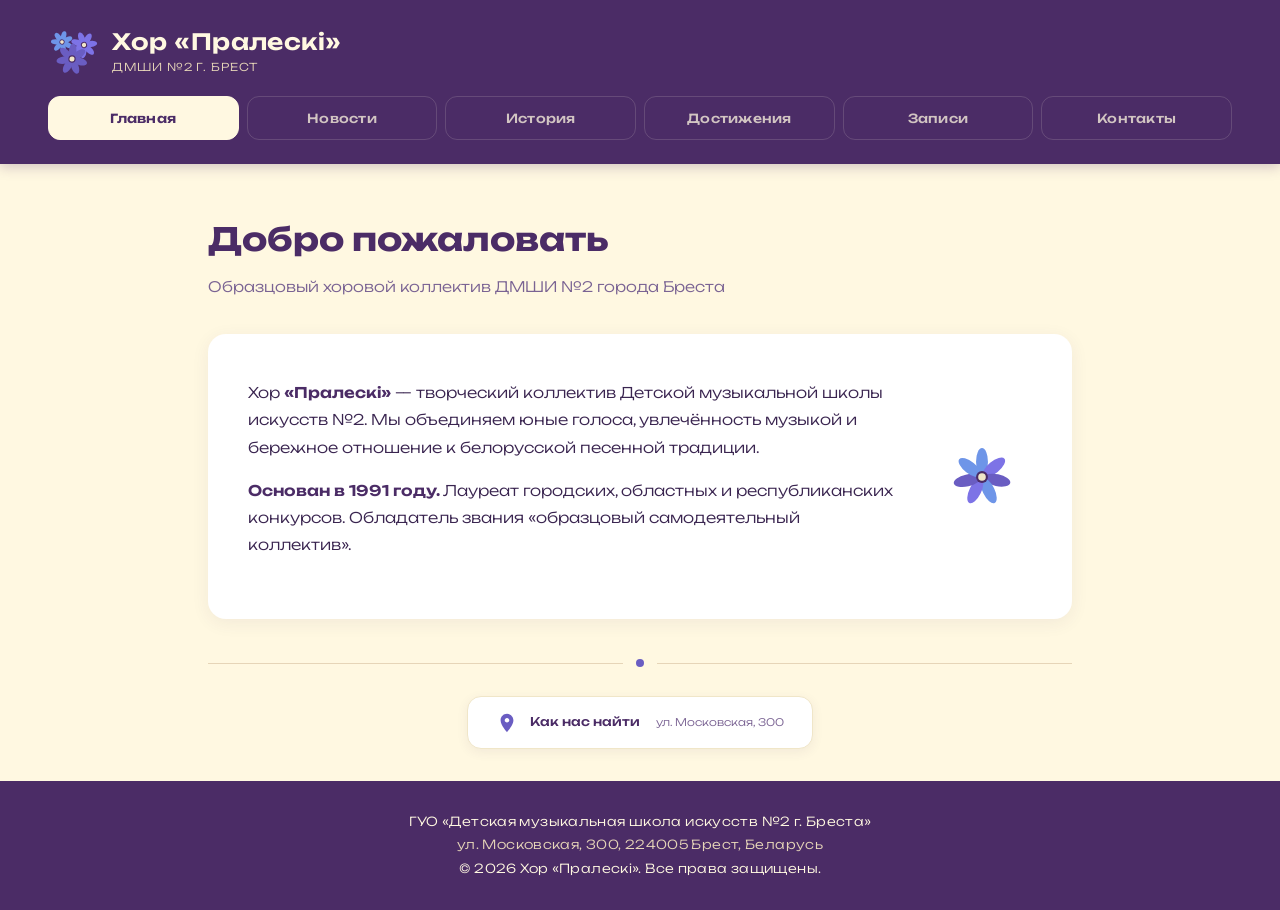
==== index.html @ b4aa11d8 "Update index.html" ====
<!DOCTYPE html>
<html lang="ru">
<head>
  <meta charset="UTF-8">
  <meta name="viewport" content="width=device-width, initial-scale=1.0, maximum-scale=5.0, user-scalable=yes">
  <title>Хор «Пралескі» — ДМШИ №2 Брест</title>

  <link rel="preconnect" href="https://fonts.googleapis.com">
  <link rel="preconnect" href="https://fonts.gstatic.com" crossorigin>
  <link href="https://fonts.googleapis.com/css2?family=Unbounded:wght@300;400;500;600;700&display=swap" rel="stylesheet">

  <style>
    * {
      margin: 0;
      padding: 0;
      box-sizing: border-box;
    }
    body {
      background-color: #FFF8E1;
      font-family: 'Unbounded', sans-serif;
      color: #4B2C66;
      line-height: 1.7;
      min-height: 100vh;
      display: flex;
      flex-direction: column;
    }
    a {
      text-decoration: none;
      color: inherit;
    }
    ul {
      list-style: none;
    }

    /* ===== Header ===== */
    .site-header {
      background-color: #4B2C66;
      padding: 1.6rem 3rem 1.5rem;
      display: flex;
      flex-direction: column;
      gap: 1.3rem;
      box-shadow: 0 3px 12px rgba(75, 44, 102, 0.25);
    }
    .header-top {
      display: flex;
      align-items: center;
      gap: 0.9rem;
    }
    .logo-icon {
      width: 50px;
      height: 50px;
      display: block;
      flex-shrink: 0;
    }
    .site-title {
      font-size: 1.4rem;
      font-weight: 600;
      color: #FFF8E1;
      letter-spacing: 0.02em;
      line-height: 1.3;
    }
    .site-title small {
      display: block;
      font-size: 0.68rem;
      font-weight: 300;
      color: #E6D5B8;
      letter-spacing: 0.08em;
      margin-top: 4px;
      text-transform: uppercase;
    }
    .main-nav {
      width: 100%;
    }
    .nav-list {
      display: grid;
      grid-template-columns: repeat(6, 1fr);
      gap: 0.5rem;
    }
    .nav-list a {
      display: block;
      text-align: center;
      padding: 0.65rem 0.5rem;
      font-size: 0.78rem;
      font-weight: 500;
      color: rgba(255, 248, 225, 0.75);
      border-radius: 12px;
      border: 1px solid rgba(255, 248, 225, 0.15);
      transition: color 0.2s, background-color 0.2s, border-color 0.2s;
      letter-spacing: 0.02em;
      white-space: nowrap;
    }
    .nav-list a:hover {
      color: #FFF8E1;
      background-color: rgba(255, 248, 225, 0.1);
      border-color: rgba(255, 248, 225, 0.3);
    }
    .nav-list a.active-page {
      color: #4B2C66;
      font-weight: 600;
      background-color: #FFF8E1;
      border-color: #FFF8E1;
    }

    /* ===== Main ===== */
    .main-content {
      flex: 1;
      padding: 3rem 3rem 2rem;
      max-width: 960px;
      margin: 0 auto;
      width: 100%;
    }
    .page-title {
      font-size: 2rem;
      font-weight: 700;
      color: #4B2C66;
      margin-bottom: 0.5rem;
    }
    .page-subtitle {
      font-size: 0.9rem;
      font-weight: 300;
      color: #7A6393;
      margin-bottom: 2.2rem;
    }

    /* Welcome block */
    .welcome-block {
      background-color: #ffffff;
      border-radius: 18px;
      padding: 2.8rem 2.5rem;
      box-shadow: 0 4px 18px rgba(75, 44, 102, 0.07);
      display: flex;
      flex-wrap: wrap;
      align-items: center;
      gap: 2rem;
      margin-bottom: 2.5rem;
    }
    .welcome-text {
      flex: 1 1 280px;
    }
    .welcome-text p {
      font-size: 0.92rem;
      font-weight: 300;
      color: #3A2550;
      margin-bottom: 1rem;
      line-height: 1.85;
    }
    .welcome-text .highlight {
      font-weight: 600;
      color: #4B2C66;
    }
    .hero-svg {
      flex: 0 0 auto;
      width: 100px;
      height: 100px;
    }

    .divider {
      display: flex;
      align-items: center;
      gap: 0.8rem;
      margin: 2.2rem 0 1.8rem;
    }
    .divider-line {
      flex: 1;
      height: 1px;
      background-color: #E6D5B8;
    }
    .divider-icon {
      width: 8px;
      height: 8px;
      background-color: #6A5DC2;
      border-radius: 50%;
      flex-shrink: 0;
    }

    /* ===== Уменьшенный блок "Как нас найти" (одна карточка) ===== */
    .find-us-section {
      display: flex;
      justify-content: center;
    }
    .find-us-card {
      background-color: #ffffff;
      border-radius: 14px;
      padding: 0.9rem 1.8rem;
      box-shadow: 0 3px 12px rgba(75, 44, 102, 0.07);
      border: 1px solid #F0E6C8;
      display: inline-flex;
      align-items: center;
      gap: 0.7rem;
      font-weight: 500;
      font-size: 0.75rem;
      color: #4B2C66;
      transition: transform 0.2s, box-shadow 0.2s;
    }
    .find-us-card:hover {
      transform: translateY(-2px);
      box-shadow: 0 6px 16px rgba(75, 44, 102, 0.12);
    }
    .find-us-card svg {
      width: 22px;
      height: 22px;
      fill: #6A5DC2;
      flex-shrink: 0;
    }
    .find-us-card .address {
      font-weight: 300;
      font-size: 0.65rem;
      color: #7A6393;
      margin-left: 0.3rem;
    }

    /* ===== Footer ===== */
    .site-footer {
      background-color: #4B2C66;
      color: #FFF8E1;
      text-align: center;
      padding: 1.8rem 1.5rem;
      font-size: 0.78rem;
      font-weight: 300;
      letter-spacing: 0.03em;
      margin-top: auto;
      line-height: 1.9;
    }
    .site-footer .footer-address {
      color: #E6D5B8;
    }

    @media (max-width: 900px) {
      .site-header {
        padding: 1.2rem 1.4rem;
      }
      .nav-list {
        grid-template-columns: repeat(3, 1fr);
      }
      .nav-list a {
        padding: 0.55rem 0.4rem;
        font-size: 0.72rem;
      }
      .main-content {
        padding: 2rem 1.4rem 1.5rem;
      }
      .welcome-block {
        padding: 2rem 1.4rem;
        flex-direction: column;
        text-align: center;
      }
      .page-title {
        font-size: 1.7rem;
      }
      .find-us-card {
        font-size: 0.7rem;
        padding: 0.7rem 1.2rem;
        flex-wrap: wrap;
        justify-content: center;
      }
      .find-us-card .address {
        display: block;
        width: 100%;
        text-align: center;
        margin-left: 0;
      }
    }
  </style>
</head>
<body>

  <header class="site-header">
    <div class="header-top">
      <svg viewBox="0 0 100 100" xmlns="http://www.w3.org/2000/svg" class="logo-icon" aria-label="Логотип хора Пралескі">
        <g transform="translate(28, 32) scale(0.65) rotate(15)">
          <ellipse cx="0" cy="-18" rx="8" ry="16" fill="#6E95E8" />
          <ellipse cx="0" cy="-18" rx="8" ry="16" fill="#6E95E8" transform="rotate(51)" />
          <ellipse cx="0" cy="-18" rx="8" ry="16" fill="#6E95E8" transform="rotate(102)" />
          <ellipse cx="0" cy="-18" rx="8" ry="16" fill="#6E95E8" transform="rotate(154)" />
          <ellipse cx="0" cy="-18" rx="8" ry="16" fill="#6E95E8" transform="rotate(206)" />
          <ellipse cx="0" cy="-18" rx="8" ry="16" fill="#6E95E8" transform="rotate(257)" />
          <ellipse cx="0" cy="-18" rx="8" ry="16" fill="#6E95E8" transform="rotate(308)" />
          <circle cx="0" cy="0" r="8" fill="#4B2C66" />
          <circle cx="0" cy="0" r="5.5" fill="#F0E6C8" />
        </g>
        <g transform="translate(72, 38) scale(0.78) rotate(-20)">
          <ellipse cx="0" cy="-18" rx="8" ry="16" fill="#7D73E6" />
          <ellipse cx="0" cy="-18" rx="8" ry="16" fill="#7D73E6" transform="rotate(51)" />
          <ellipse cx="0" cy="-18" rx="8" ry="16" fill="#7D73E6" transform="rotate(102)" />
          <ellipse cx="0" cy="-18" rx="8" ry="16" fill="#7D73E6" transform="rotate(154)" />
          <ellipse cx="0" cy="-18" rx="8" ry="16" fill="#7D73E6" transform="rotate(206)" />
          <ellipse cx="0" cy="-18" rx="8" ry="16" fill="#7D73E6" transform="rotate(257)" />
          <ellipse cx="0" cy="-18" rx="8" ry="16" fill="#7D73E6" transform="rotate(308)" />
          <circle cx="0" cy="0" r="8" fill="#4B2C66" />
          <circle cx="0" cy="0" r="5.5" fill="#F0E6C8" />
        </g>
        <g transform="translate(48, 66) scale(0.92) rotate(5)">
          <ellipse cx="0" cy="-18" rx="8" ry="16" fill="#6A5DC2" />
          <ellipse cx="0" cy="-18" rx="8" ry="16" fill="#6A5DC2" transform="rotate(51)" />
          <ellipse cx="0" cy="-18" rx="8" ry="16" fill="#6A5DC2" transform="rotate(102)" />
          <ellipse cx="0" cy="-18" rx="8" ry="16" fill="#6A5DC2" transform="rotate(154)" />
          <ellipse cx="0" cy="-18" rx="8" ry="16" fill="#6A5DC2" transform="rotate(206)" />
          <ellipse cx="0" cy="-18" rx="8" ry="16" fill="#6A5DC2" transform="rotate(257)" />
          <ellipse cx="0" cy="-18" rx="8" ry="16" fill="#6A5DC2" transform="rotate(308)" />
          <circle cx="0" cy="0" r="8" fill="#4B2C66" />
          <circle cx="0" cy="0" r="5.5" fill="#F0E6C8" />
        </g>
      </svg>
      <div class="site-title">
        Хор «Пралескі»
        <small>ДМШИ №2 г. Брест</small>
      </div>
    </div>

    <nav class="main-nav" aria-label="Основное меню">
      <ul class="nav-list">
        <li><a href="index.html" class="active-page">Главная</a></li>
        <li><a href="news.html">Новости</a></li>
        <li><a href="history.html">История</a></li>
        <li><a href="achievements.html">Достижения</a></li>
        <li><a href="recordings.html">Записи</a></li>
        <li><a href="contacts.html">Контакты</a></li>
      </ul>
    </nav>
  </header>

  <main class="main-content">
    <h1 class="page-title">Добро пожаловать</h1>
    <p class="page-subtitle">Образцовый хоровой коллектив ДМШИ №2 города Бреста</p>

    <div class="welcome-block">
      <div class="welcome-text">
        <p>
          Хор <span class="highlight">«Пралескі»</span> — творческий коллектив Детской музыкальной школы искусств №2.
          Мы объединяем юные голоса, увлечённость музыкой и бережное отношение к белорусской песенной традиции.
        </p>
        <p>
          <span class="highlight">Основан в 1991 году.</span> Лауреат городских, областных и республиканских конкурсов.
          Обладатель звания «образцовый самодеятельный коллектив».
        </p>
      </div>
      <div class="hero-svg" aria-hidden="true">
        <svg viewBox="0 0 100 100" width="100" height="100">
          <g transform="translate(50,50) scale(0.85)">
            <ellipse cx="0" cy="-18" rx="7" ry="16" fill="#6E95E8" transform="rotate(0)" />
            <ellipse cx="0" cy="-18" rx="7" ry="16" fill="#7D73E6" transform="rotate(51)" />
            <ellipse cx="0" cy="-18" rx="7" ry="16" fill="#6A5DC2" transform="rotate(102)" />
            <ellipse cx="0" cy="-18" rx="7" ry="16" fill="#6E95E8" transform="rotate(154)" />
            <ellipse cx="0" cy="-18" rx="7" ry="16" fill="#7D73E6" transform="rotate(206)" />
            <ellipse cx="0" cy="-18" rx="7" ry="16" fill="#6A5DC2" transform="rotate(257)" />
            <ellipse cx="0" cy="-18" rx="7" ry="16" fill="#6E95E8" transform="rotate(308)" />
            <circle cx="0" cy="0" r="7" fill="#4B2C66" />
            <circle cx="0" cy="0" r="4.5" fill="#F0E6C8" />
          </g>
        </svg>
      </div>
    </div>

    <div class="divider">
      <span class="divider-line"></span>
      <span class="divider-icon"></span>
      <span class="divider-line"></span>
    </div>

    <!-- Уменьшенный блок "Как нас найти" — одна карточка -->
    <div class="find-us-section">
      <!-- Ссылка заменена на /address -->
      <a href="/address" class="find-us-card">
        <svg viewBox="0 0 24 24">
          <path d="M12 2C8.13 2 5 5.13 5 9c0 5.25 7 13 7 13s7-7.75 7-13c0-3.87-3.13-7-7-7zm0 9.5c-1.38 0-2.5-1.12-2.5-2.5S10.62 6.5 12 6.5s2.5 1.12 2.5 2.5S13.38 11.5 12 11.5z"/>
        </svg>
        <span>Как нас найти</span>
        <span class="address">ул. Московская, 300</span>
      </a>
    </div>
  </main>

  <footer class="site-footer">
    <p>ГУО «Детская музыкальная школа искусств №2 г. Бреста»</p>
    <p class="footer-address">ул. Московская, 300, 224005 Брест, Беларусь</p>
    <p>&copy; 2026 Хор «Пралескі». Все права защищены.</p>
  </footer>

</body>
</html>
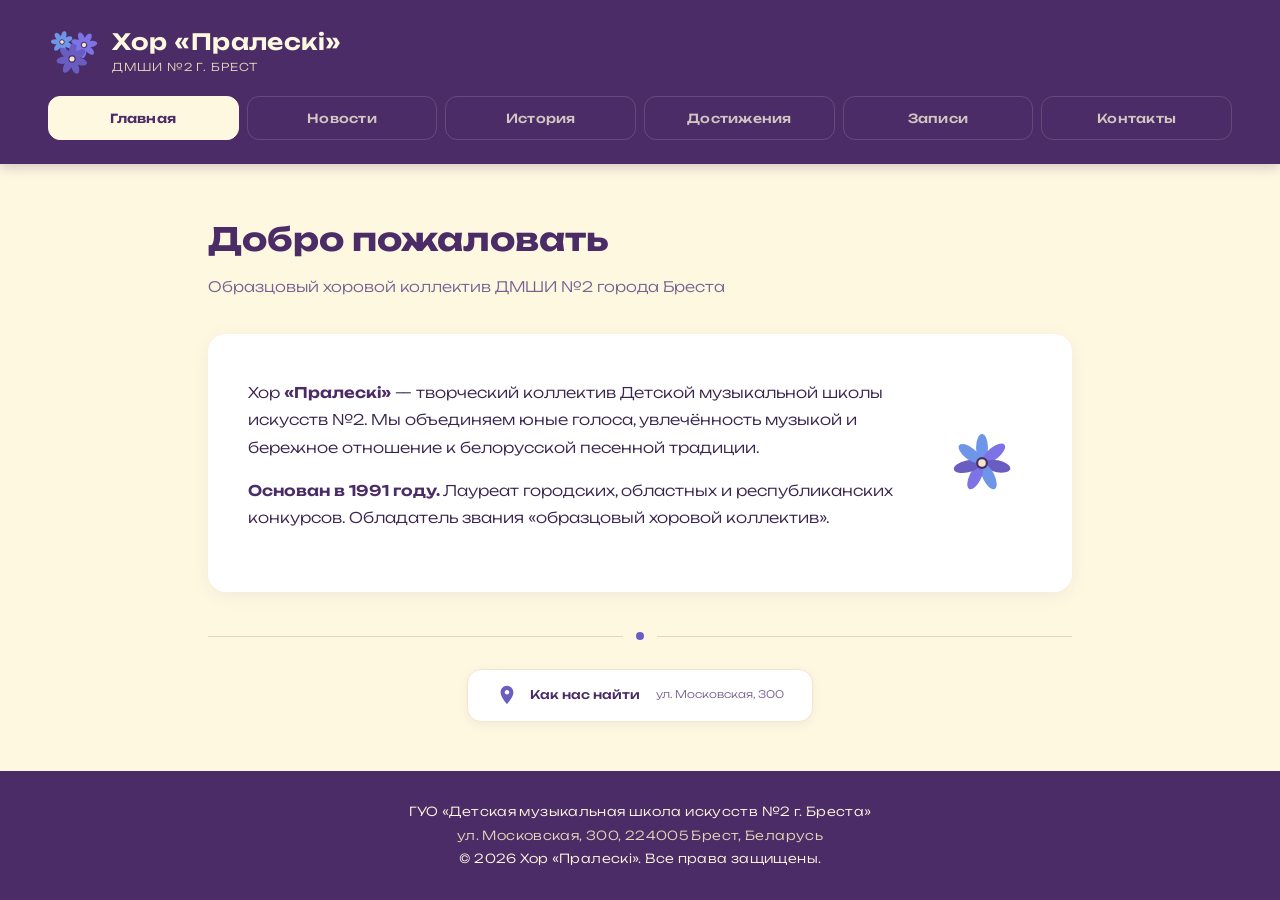
==== commit 664caef3: "Update index.html" ====
--- a/index.html
+++ b/index.html
@@ -331,7 +331,7 @@
         </p>
         <p>
           <span class="highlight">Основан в 1991 году.</span> Лауреат городских, областных и республиканских конкурсов.
-          Обладатель звания «образцовый самодеятельный коллектив».
+          Обладатель звания «образцовый хоровой коллектив».
         </p>
       </div>
       <div class="hero-svg" aria-hidden="true">
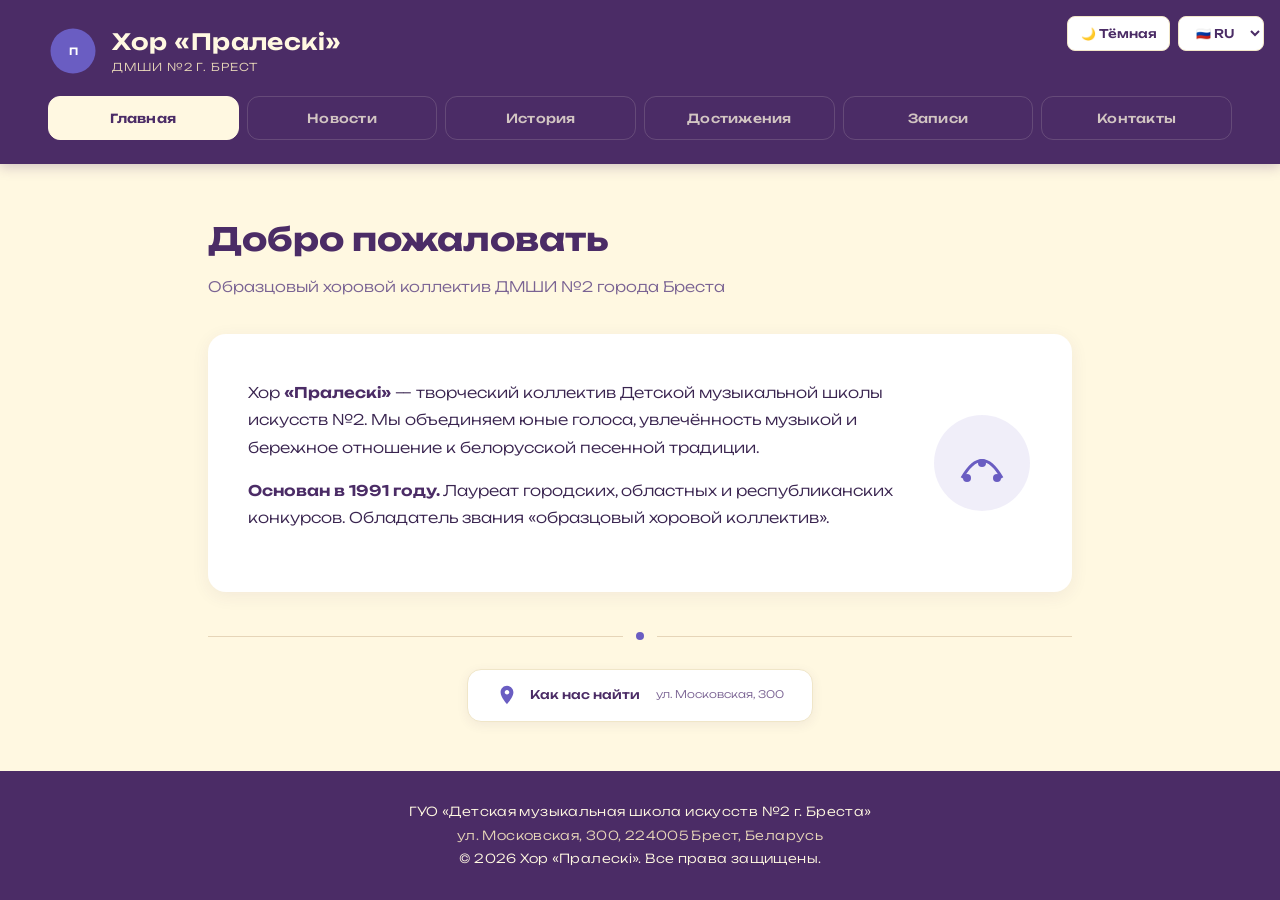
==== commit cdce8f02: "Update index.html" ====
--- a/index.html
+++ b/index.html
@@ -4,377 +4,89 @@
   <meta charset="UTF-8">
   <meta name="viewport" content="width=device-width, initial-scale=1.0, maximum-scale=5.0, user-scalable=yes">
   <title>Хор «Пралескі» — ДМШИ №2 Брест</title>
-
+  <link rel="icon" href="favicon.ico" type="image/x-icon">
+  <link rel="apple-touch-icon" href="apple-touch-icon.png">
+  <link rel="manifest" href="site.webmanifest">
   <link rel="preconnect" href="https://fonts.googleapis.com">
   <link rel="preconnect" href="https://fonts.gstatic.com" crossorigin>
   <link href="https://fonts.googleapis.com/css2?family=Unbounded:wght@300;400;500;600;700&display=swap" rel="stylesheet">
-
-  <style>
-    * {
-      margin: 0;
-      padding: 0;
-      box-sizing: border-box;
-    }
-    body {
-      background-color: #FFF8E1;
-      font-family: 'Unbounded', sans-serif;
-      color: #4B2C66;
-      line-height: 1.7;
-      min-height: 100vh;
-      display: flex;
-      flex-direction: column;
-    }
-    a {
-      text-decoration: none;
-      color: inherit;
-    }
-    ul {
-      list-style: none;
-    }
-
-    /* ===== Header ===== */
-    .site-header {
-      background-color: #4B2C66;
-      padding: 1.6rem 3rem 1.5rem;
-      display: flex;
-      flex-direction: column;
-      gap: 1.3rem;
-      box-shadow: 0 3px 12px rgba(75, 44, 102, 0.25);
-    }
-    .header-top {
-      display: flex;
-      align-items: center;
-      gap: 0.9rem;
-    }
-    .logo-icon {
-      width: 50px;
-      height: 50px;
-      display: block;
-      flex-shrink: 0;
-    }
-    .site-title {
-      font-size: 1.4rem;
-      font-weight: 600;
-      color: #FFF8E1;
-      letter-spacing: 0.02em;
-      line-height: 1.3;
-    }
-    .site-title small {
-      display: block;
-      font-size: 0.68rem;
-      font-weight: 300;
-      color: #E6D5B8;
-      letter-spacing: 0.08em;
-      margin-top: 4px;
-      text-transform: uppercase;
-    }
-    .main-nav {
-      width: 100%;
-    }
-    .nav-list {
-      display: grid;
-      grid-template-columns: repeat(6, 1fr);
-      gap: 0.5rem;
-    }
-    .nav-list a {
-      display: block;
-      text-align: center;
-      padding: 0.65rem 0.5rem;
-      font-size: 0.78rem;
-      font-weight: 500;
-      color: rgba(255, 248, 225, 0.75);
-      border-radius: 12px;
-      border: 1px solid rgba(255, 248, 225, 0.15);
-      transition: color 0.2s, background-color 0.2s, border-color 0.2s;
-      letter-spacing: 0.02em;
-      white-space: nowrap;
-    }
-    .nav-list a:hover {
-      color: #FFF8E1;
-      background-color: rgba(255, 248, 225, 0.1);
-      border-color: rgba(255, 248, 225, 0.3);
-    }
-    .nav-list a.active-page {
-      color: #4B2C66;
-      font-weight: 600;
-      background-color: #FFF8E1;
-      border-color: #FFF8E1;
-    }
-
-    /* ===== Main ===== */
-    .main-content {
-      flex: 1;
-      padding: 3rem 3rem 2rem;
-      max-width: 960px;
-      margin: 0 auto;
-      width: 100%;
-    }
-    .page-title {
-      font-size: 2rem;
-      font-weight: 700;
-      color: #4B2C66;
-      margin-bottom: 0.5rem;
-    }
-    .page-subtitle {
-      font-size: 0.9rem;
-      font-weight: 300;
-      color: #7A6393;
-      margin-bottom: 2.2rem;
-    }
-
-    /* Welcome block */
-    .welcome-block {
-      background-color: #ffffff;
-      border-radius: 18px;
-      padding: 2.8rem 2.5rem;
-      box-shadow: 0 4px 18px rgba(75, 44, 102, 0.07);
-      display: flex;
-      flex-wrap: wrap;
-      align-items: center;
-      gap: 2rem;
-      margin-bottom: 2.5rem;
-    }
-    .welcome-text {
-      flex: 1 1 280px;
-    }
-    .welcome-text p {
-      font-size: 0.92rem;
-      font-weight: 300;
-      color: #3A2550;
-      margin-bottom: 1rem;
-      line-height: 1.85;
-    }
-    .welcome-text .highlight {
-      font-weight: 600;
-      color: #4B2C66;
-    }
-    .hero-svg {
-      flex: 0 0 auto;
-      width: 100px;
-      height: 100px;
-    }
-
-    .divider {
-      display: flex;
-      align-items: center;
-      gap: 0.8rem;
-      margin: 2.2rem 0 1.8rem;
-    }
-    .divider-line {
-      flex: 1;
-      height: 1px;
-      background-color: #E6D5B8;
-    }
-    .divider-icon {
-      width: 8px;
-      height: 8px;
-      background-color: #6A5DC2;
-      border-radius: 50%;
-      flex-shrink: 0;
-    }
-
-    /* ===== Уменьшенный блок "Как нас найти" (одна карточка) ===== */
-    .find-us-section {
-      display: flex;
-      justify-content: center;
-    }
-    .find-us-card {
-      background-color: #ffffff;
-      border-radius: 14px;
-      padding: 0.9rem 1.8rem;
-      box-shadow: 0 3px 12px rgba(75, 44, 102, 0.07);
-      border: 1px solid #F0E6C8;
-      display: inline-flex;
-      align-items: center;
-      gap: 0.7rem;
-      font-weight: 500;
-      font-size: 0.75rem;
-      color: #4B2C66;
-      transition: transform 0.2s, box-shadow 0.2s;
-    }
-    .find-us-card:hover {
-      transform: translateY(-2px);
-      box-shadow: 0 6px 16px rgba(75, 44, 102, 0.12);
-    }
-    .find-us-card svg {
-      width: 22px;
-      height: 22px;
-      fill: #6A5DC2;
-      flex-shrink: 0;
-    }
-    .find-us-card .address {
-      font-weight: 300;
-      font-size: 0.65rem;
-      color: #7A6393;
-      margin-left: 0.3rem;
-    }
-
-    /* ===== Footer ===== */
-    .site-footer {
-      background-color: #4B2C66;
-      color: #FFF8E1;
-      text-align: center;
-      padding: 1.8rem 1.5rem;
-      font-size: 0.78rem;
-      font-weight: 300;
-      letter-spacing: 0.03em;
-      margin-top: auto;
-      line-height: 1.9;
-    }
-    .site-footer .footer-address {
-      color: #E6D5B8;
-    }
-
-    @media (max-width: 900px) {
-      .site-header {
-        padding: 1.2rem 1.4rem;
-      }
-      .nav-list {
-        grid-template-columns: repeat(3, 1fr);
-      }
-      .nav-list a {
-        padding: 0.55rem 0.4rem;
-        font-size: 0.72rem;
-      }
-      .main-content {
-        padding: 2rem 1.4rem 1.5rem;
-      }
-      .welcome-block {
-        padding: 2rem 1.4rem;
-        flex-direction: column;
-        text-align: center;
-      }
-      .page-title {
-        font-size: 1.7rem;
-      }
-      .find-us-card {
-        font-size: 0.7rem;
-        padding: 0.7rem 1.2rem;
-        flex-wrap: wrap;
-        justify-content: center;
-      }
-      .find-us-card .address {
-        display: block;
-        width: 100%;
-        text-align: center;
-        margin-left: 0;
-      }
-    }
-  </style>
+  <link rel="stylesheet" href="styles.css">
+  <script src="theme.js"></script>
+  <script src="translations.js"></script>
 </head>
 <body>
+  <!-- Кнопки управления -->
+  <div class="controls">
+    <button class="theme-toggle" onclick="toggleTheme()">🌙 Тёмная</button>
+    <select class="lang-switcher" onchange="setLanguage(this.value)">
+      <option value="ru">🇷🇺 RU</option>
+      <option value="be">🇧🇾 BY</option>
+      <option value="en">🇬🇧 EN</option>
+    </select>
+  </div>
 
   <header class="site-header">
     <div class="header-top">
       <svg viewBox="0 0 100 100" xmlns="http://www.w3.org/2000/svg" class="logo-icon" aria-label="Логотип хора Пралескі">
-        <g transform="translate(28, 32) scale(0.65) rotate(15)">
-          <ellipse cx="0" cy="-18" rx="8" ry="16" fill="#6E95E8" />
-          <ellipse cx="0" cy="-18" rx="8" ry="16" fill="#6E95E8" transform="rotate(51)" />
-          <ellipse cx="0" cy="-18" rx="8" ry="16" fill="#6E95E8" transform="rotate(102)" />
-          <ellipse cx="0" cy="-18" rx="8" ry="16" fill="#6E95E8" transform="rotate(154)" />
-          <ellipse cx="0" cy="-18" rx="8" ry="16" fill="#6E95E8" transform="rotate(206)" />
-          <ellipse cx="0" cy="-18" rx="8" ry="16" fill="#6E95E8" transform="rotate(257)" />
-          <ellipse cx="0" cy="-18" rx="8" ry="16" fill="#6E95E8" transform="rotate(308)" />
-          <circle cx="0" cy="0" r="8" fill="#4B2C66" />
-          <circle cx="0" cy="0" r="5.5" fill="#F0E6C8" />
-        </g>
-        <g transform="translate(72, 38) scale(0.78) rotate(-20)">
-          <ellipse cx="0" cy="-18" rx="8" ry="16" fill="#7D73E6" />
-          <ellipse cx="0" cy="-18" rx="8" ry="16" fill="#7D73E6" transform="rotate(51)" />
-          <ellipse cx="0" cy="-18" rx="8" ry="16" fill="#7D73E6" transform="rotate(102)" />
-          <ellipse cx="0" cy="-18" rx="8" ry="16" fill="#7D73E6" transform="rotate(154)" />
-          <ellipse cx="0" cy="-18" rx="8" ry="16" fill="#7D73E6" transform="rotate(206)" />
-          <ellipse cx="0" cy="-18" rx="8" ry="16" fill="#7D73E6" transform="rotate(257)" />
-          <ellipse cx="0" cy="-18" rx="8" ry="16" fill="#7D73E6" transform="rotate(308)" />
-          <circle cx="0" cy="0" r="8" fill="#4B2C66" />
-          <circle cx="0" cy="0" r="5.5" fill="#F0E6C8" />
-        </g>
-        <g transform="translate(48, 66) scale(0.92) rotate(5)">
-          <ellipse cx="0" cy="-18" rx="8" ry="16" fill="#6A5DC2" />
-          <ellipse cx="0" cy="-18" rx="8" ry="16" fill="#6A5DC2" transform="rotate(51)" />
-          <ellipse cx="0" cy="-18" rx="8" ry="16" fill="#6A5DC2" transform="rotate(102)" />
-          <ellipse cx="0" cy="-18" rx="8" ry="16" fill="#6A5DC2" transform="rotate(154)" />
-          <ellipse cx="0" cy="-18" rx="8" ry="16" fill="#6A5DC2" transform="rotate(206)" />
-          <ellipse cx="0" cy="-18" rx="8" ry="16" fill="#6A5DC2" transform="rotate(257)" />
-          <ellipse cx="0" cy="-18" rx="8" ry="16" fill="#6A5DC2" transform="rotate(308)" />
-          <circle cx="0" cy="0" r="8" fill="#4B2C66" />
-          <circle cx="0" cy="0" r="5.5" fill="#F0E6C8" />
-        </g>
+        <circle cx="50" cy="50" r="45" fill="#6A5DC2"/>
+        <text x="50" y="58" font-family="Unbounded, sans-serif" font-size="20" font-weight="600" fill="white" text-anchor="middle">П</text>
       </svg>
       <div class="site-title">
-        Хор «Пралескі»
-        <small>ДМШИ №2 г. Брест</small>
+        <span data-i18n="header.title">Хор «Пралескі»</span>
+        <small data-i18n="header.subtitle">ДМШИ №2 г. Брест</small>
       </div>
     </div>
-
     <nav class="main-nav" aria-label="Основное меню">
       <ul class="nav-list">
-        <li><a href="index.html" class="active-page">Главная</a></li>
-        <li><a href="news.html">Новости</a></li>
-        <li><a href="history.html">История</a></li>
-        <li><a href="achievements.html">Достижения</a></li>
-        <li><a href="recordings.html">Записи</a></li>
-        <li><a href="contacts.html">Контакты</a></li>
+        <li><a href="index.html" data-i18n-nav="home" class="active-page">Главная</a></li>
+        <li><a href="news.html" data-i18n-nav="news">Новости</a></li>
+        <li><a href="history.html" data-i18n-nav="history">История</a></li>
+        <li><a href="achievements.html" data-i18n-nav="achievements">Достижения</a></li>
+        <li><a href="recordings.html" data-i18n-nav="recordings">Записи</a></li>
+        <li><a href="contacts.html" data-i18n-nav="contacts">Контакты</a></li>
       </ul>
     </nav>
   </header>
 
   <main class="main-content">
-    <h1 class="page-title">Добро пожаловать</h1>
-    <p class="page-subtitle">Образцовый хоровой коллектив ДМШИ №2 города Бреста</p>
+    <h1 class="page-title" data-i18n="home.title">Добро пожаловать</h1>
+    <p class="page-subtitle" data-i18n="home.subtitle">Образцовый хоровой коллектив ДМШИ №2 города Бреста</p>
 
     <div class="welcome-block">
       <div class="welcome-text">
-        <p>
-          Хор <span class="highlight">«Пралескі»</span> — творческий коллектив Детской музыкальной школы искусств №2.
-          Мы объединяем юные голоса, увлечённость музыкой и бережное отношение к белорусской песенной традиции.
-        </p>
-        <p>
-          <span class="highlight">Основан в 1991 году.</span> Лауреат городских, областных и республиканских конкурсов.
-          Обладатель звания «образцовый хоровой коллектив».
-        </p>
+        <p data-i18n="home.paragraph1">Хор <span class="highlight">«Пралескі»</span> — творческий коллектив Детской музыкальной школы искусств №2. Мы объединяем юные голоса, увлечённость музыкой и бережное отношение к белорусской песенной традиции.</p>
+        <p data-i18n="home.paragraph2"><span class="highlight">Основан в 1991 году.</span> Лауреат городских, областных и республиканских конкурсов. Обладатель звания «образцовый хоровой коллектив».</p>
       </div>
-      <div class="hero-svg" aria-hidden="true">
-        <svg viewBox="0 0 100 100" width="100" height="100">
-          <g transform="translate(50,50) scale(0.85)">
-            <ellipse cx="0" cy="-18" rx="7" ry="16" fill="#6E95E8" transform="rotate(0)" />
-            <ellipse cx="0" cy="-18" rx="7" ry="16" fill="#7D73E6" transform="rotate(51)" />
-            <ellipse cx="0" cy="-18" rx="7" ry="16" fill="#6A5DC2" transform="rotate(102)" />
-            <ellipse cx="0" cy="-18" rx="7" ry="16" fill="#6E95E8" transform="rotate(154)" />
-            <ellipse cx="0" cy="-18" rx="7" ry="16" fill="#7D73E6" transform="rotate(206)" />
-            <ellipse cx="0" cy="-18" rx="7" ry="16" fill="#6A5DC2" transform="rotate(257)" />
-            <ellipse cx="0" cy="-18" rx="7" ry="16" fill="#6E95E8" transform="rotate(308)" />
-            <circle cx="0" cy="0" r="7" fill="#4B2C66" />
-            <circle cx="0" cy="0" r="4.5" fill="#F0E6C8" />
-          </g>
-        </svg>
-      </div>
+      <svg class="hero-svg" viewBox="0 0 100 100" xmlns="http://www.w3.org/2000/svg">
+        <circle cx="50" cy="50" r="48" fill="#6A5DC2" opacity="0.1"/>
+        <path d="M30 65 Q50 30 70 65" stroke="#6A5DC2" stroke-width="3" fill="none"/>
+        <circle cx="35" cy="65" r="4" fill="#6A5DC2"/>
+        <circle cx="50" cy="50" r="4" fill="#6A5DC2"/>
+        <circle cx="65" cy="65" r="4" fill="#6A5DC2"/>
+      </svg>
     </div>
 
     <div class="divider">
-      <span class="divider-line"></span>
-      <span class="divider-icon"></span>
-      <span class="divider-line"></span>
+      <div class="divider-line"></div>
+      <div class="divider-icon"></div>
+      <div class="divider-line"></div>
     </div>
 
-    <!-- Уменьшенный блок "Как нас найти" — одна карточка -->
     <div class="find-us-section">
-      <!-- Ссылка заменена на /address -->
-      <a href="/address" class="find-us-card">
+      <a href="address.html" class="find-us-card">
         <svg viewBox="0 0 24 24">
           <path d="M12 2C8.13 2 5 5.13 5 9c0 5.25 7 13 7 13s7-7.75 7-13c0-3.87-3.13-7-7-7zm0 9.5c-1.38 0-2.5-1.12-2.5-2.5S10.62 6.5 12 6.5s2.5 1.12 2.5 2.5S13.38 11.5 12 11.5z"/>
         </svg>
-        <span>Как нас найти</span>
-        <span class="address">ул. Московская, 300</span>
+        <span data-i18n="home.findUs">Как нас найти</span>
+        <span class="address" data-i18n="home.address">ул. Московская, 300</span>
       </a>
     </div>
   </main>
 
   <footer class="site-footer">
-    <p>ГУО «Детская музыкальная школа искусств №2 г. Бреста»</p>
-    <p class="footer-address">ул. Московская, 300, 224005 Брест, Беларусь</p>
-    <p>&copy; 2026 Хор «Пралескі». Все права защищены.</p>
+    <p data-i18n="footer.school">ГУО «Детская музыкальная школа искусств №2 г. Бреста»</p>
+    <p class="footer-address" data-i18n="footer.address">ул. Московская, 300, 224005 Брест, Беларусь</p>
+    <p data-i18n="footer.copyright">© 2026 Хор «Пралескі». Все права защищены.</p>
   </footer>
-
 </body>
 </html>
--- a/styles.css
+++ b/styles.css
@@ -0,0 +1,697 @@
+/* ===== CSS Переменные для тем ===== */
+:root {
+  /* Светлая тема (по умолчанию) */
+  --bg-color: #FFF8E1;
+  --text-color: #4B2C66;
+  --text-light: #7A6393;
+  --text-dark: #3A2550;
+  --header-bg: #4B2C66;
+  --header-text: #FFF8E1;
+  --header-text-muted: #E6D5B8;
+  --card-bg: #ffffff;
+  --card-border: #F0E6C8;
+  --accent: #6A5DC2;
+  --accent-hover: #5a4db2;
+  --divider-line: #E6D5B8;
+  --shadow: rgba(75, 44, 102, 0.07);
+  --shadow-hover: rgba(75, 44, 102, 0.12);
+  --header-shadow: rgba(75, 44, 102, 0.25);
+  --nav-active-bg: #FFF8E1;
+  --nav-hover-bg: rgba(255, 248, 225, 0.1);
+  --error-bg: #ffffff;
+}
+
+[data-theme="dark"] {
+  --bg-color: #1a1a2e;
+  --text-color: #e0e0e0;
+  --text-light: #a0a0a0;
+  --text-dark: #f0f0f0;
+  --header-bg: #16213e;
+  --header-text: #e0e0e0;
+  --header-text-muted: #b0b0b0;
+  --card-bg: #2d2d44;
+  --card-border: #3d3d5c;
+  --accent: #8a7df2;
+  --accent-hover: #a094f5;
+  --divider-line: #3d3d5c;
+  --shadow: rgba(0, 0, 0, 0.3);
+  --shadow-hover: rgba(0, 0, 0, 0.5);
+  --header-shadow: rgba(0, 0, 0, 0.5);
+  --nav-active-bg: #2d2d44;
+  --nav-hover-bg: rgba(138, 125, 242, 0.15);
+  --error-bg: #2d2d44;
+}
+
+/* Базовые стили */
+* {
+  margin: 0;
+  padding: 0;
+  box-sizing: border-box;
+}
+
+body {
+  background-color: var(--bg-color);
+  font-family: 'Unbounded', sans-serif;
+  color: var(--text-color);
+  line-height: 1.7;
+  min-height: 100vh;
+  display: flex;
+  flex-direction: column;
+  transition: background-color 0.3s ease, color 0.3s ease;
+}
+
+a {
+  text-decoration: none;
+  color: inherit;
+}
+
+ul {
+  list-style: none;
+}
+
+/* ===== Кнопки управления (тема + язык) ===== */
+.controls {
+  position: fixed;
+  top: 1rem;
+  right: 1rem;
+  display: flex;
+  gap: 0.5rem;
+  z-index: 1000;
+}
+
+.theme-toggle,
+.lang-switcher {
+  padding: 0.5rem 0.8rem;
+  border-radius: 8px;
+  border: 1px solid var(--card-border);
+  background-color: var(--card-bg);
+  color: var(--text-color);
+  cursor: pointer;
+  font-family: 'Unbounded', sans-serif;
+  font-size: 0.75rem;
+  font-weight: 500;
+  transition: all 0.3s ease;
+}
+
+.lang-switcher {
+  min-width: 70px;
+}
+
+.theme-toggle:hover,
+.lang-switcher:hover {
+  transform: translateY(-2px);
+  box-shadow: 0 4px 12px var(--shadow-hover);
+  background-color: var(--accent);
+  color: var(--header-text);
+  border-color: var(--accent);
+}
+
+/* ===== Header ===== */
+.site-header {
+  background-color: var(--header-bg);
+  padding: 1.6rem 3rem 1.5rem;
+  display: flex;
+  flex-direction: column;
+  gap: 1.3rem;
+  box-shadow: 0 3px 12px var(--header-shadow);
+  transition: background-color 0.3s ease;
+}
+
+.header-top {
+  display: flex;
+  align-items: center;
+  gap: 0.9rem;
+}
+
+.logo-icon {
+  width: 50px;
+  height: 50px;
+  display: block;
+  flex-shrink: 0;
+}
+
+.site-title {
+  font-size: 1.4rem;
+  font-weight: 600;
+  color: var(--header-text);
+  letter-spacing: 0.02em;
+  line-height: 1.3;
+  transition: color 0.3s ease;
+}
+
+.site-title small {
+  display: block;
+  font-size: 0.68rem;
+  font-weight: 300;
+  color: var(--header-text-muted);
+  letter-spacing: 0.08em;
+  margin-top: 4px;
+  text-transform: uppercase;
+  transition: color 0.3s ease;
+}
+
+/* ===== Navigation ===== */
+.main-nav {
+  width: 100%;
+}
+
+.nav-list {
+  display: grid;
+  grid-template-columns: repeat(6, 1fr);
+  gap: 0.5rem;
+}
+
+.nav-list a {
+  display: block;
+  text-align: center;
+  padding: 0.65rem 0.5rem;
+  font-size: 0.78rem;
+  font-weight: 500;
+  color: rgba(255, 248, 225, 0.75);
+  border-radius: 12px;
+  border: 1px solid rgba(255, 248, 225, 0.15);
+  transition: color 0.2s, background-color 0.2s, border-color 0.2s;
+  letter-spacing: 0.02em;
+  white-space: nowrap;
+}
+
+.nav-list a:hover {
+  color: var(--header-text);
+  background-color: var(--nav-hover-bg);
+  border-color: rgba(255, 248, 225, 0.3);
+}
+
+.nav-list a.active-page {
+  color: var(--text-color);
+  font-weight: 600;
+  background-color: var(--nav-active-bg);
+  border-color: var(--nav-active-bg);
+}
+
+/* ===== Main Content ===== */
+.main-content {
+  flex: 1;
+  padding: 3rem 3rem 2rem;
+  max-width: 960px;
+  margin: 0 auto;
+  width: 100%;
+}
+
+.page-title {
+  font-size: 2rem;
+  font-weight: 700;
+  color: var(--text-color);
+  margin-bottom: 0.5rem;
+  transition: color 0.3s ease;
+}
+
+.page-subtitle {
+  font-size: 0.9rem;
+  font-weight: 300;
+  color: var(--text-light);
+  margin-bottom: 2.2rem;
+  transition: color 0.3s ease;
+}
+
+/* ===== Welcome Block ===== */
+.welcome-block {
+  background-color: var(--card-bg);
+  border-radius: 18px;
+  padding: 2.8rem 2.5rem;
+  box-shadow: 0 4px 18px var(--shadow);
+  display: flex;
+  flex-wrap: wrap;
+  align-items: center;
+  gap: 2rem;
+  margin-bottom: 2.5rem;
+  transition: background-color 0.3s ease, box-shadow 0.3s ease;
+}
+
+.welcome-text {
+  flex: 1 1 280px;
+}
+
+.welcome-text p {
+  font-size: 0.92rem;
+  font-weight: 300;
+  color: var(--text-dark);
+  margin-bottom: 1rem;
+  line-height: 1.85;
+  transition: color 0.3s ease;
+}
+
+.welcome-text .highlight {
+  font-weight: 600;
+  color: var(--text-color);
+  transition: color 0.3s ease;
+}
+
+.hero-svg {
+  flex: 0 0 auto;
+  width: 100px;
+  height: 100px;
+}
+
+/* ===== Divider ===== */
+.divider {
+  display: flex;
+  align-items: center;
+  gap: 0.8rem;
+  margin: 2.2rem 0 1.8rem;
+}
+
+.divider-line {
+  flex: 1;
+  height: 1px;
+  background-color: var(--divider-line);
+  transition: background-color 0.3s ease;
+}
+
+.divider-icon {
+  width: 8px;
+  height: 8px;
+  background-color: var(--accent);
+  border-radius: 50%;
+  flex-shrink: 0;
+  transition: background-color 0.3s ease;
+}
+
+/* ===== Find Us Card ===== */
+.find-us-section {
+  display: flex;
+  justify-content: center;
+}
+
+.find-us-card {
+  background-color: var(--card-bg);
+  border-radius: 14px;
+  padding: 0.9rem 1.8rem;
+  box-shadow: 0 3px 12px var(--shadow);
+  border: 1px solid var(--card-border);
+  display: inline-flex;
+  align-items: center;
+  gap: 0.7rem;
+  font-weight: 500;
+  font-size: 0.75rem;
+  color: var(--text-color);
+  transition: transform 0.2s, box-shadow 0.2s, background-color 0.3s ease;
+}
+
+.find-us-card:hover {
+  transform: translateY(-2px);
+  box-shadow: 0 6px 16px var(--shadow-hover);
+}
+
+.find-us-card svg {
+  width: 22px;
+  height: 22px;
+  fill: var(--accent);
+  flex-shrink: 0;
+  transition: fill 0.3s ease;
+}
+
+.find-us-card .address {
+  font-weight: 300;
+  font-size: 0.65rem;
+  color: var(--text-light);
+  margin-left: 0.3rem;
+  transition: color 0.3s ease;
+}
+
+/* ===== Contact Card ===== */
+.contact-card {
+  background-color: var(--card-bg);
+  border-radius: 18px;
+  padding: 2.5rem 2.5rem;
+  box-shadow: 0 4px 18px var(--shadow);
+  transition: background-color 0.3s ease, box-shadow 0.3s ease;
+}
+
+.contact-item {
+  display: flex;
+  align-items: flex-start;
+  gap: 1rem;
+  margin-bottom: 1.8rem;
+}
+
+.contact-icon {
+  width: 22px;
+  height: 22px;
+  flex-shrink: 0;
+  fill: var(--accent);
+  margin-top: 2px;
+  transition: fill 0.3s ease;
+}
+
+.contact-text {
+  font-size: 0.9rem;
+  font-weight: 300;
+  color: var(--text-dark);
+  line-height: 1.8;
+  transition: color 0.3s ease;
+}
+
+.contact-text strong {
+  font-weight: 600;
+  color: var(--text-color);
+  display: block;
+  margin-bottom: 0.15rem;
+  transition: color 0.3s ease;
+}
+
+.contact-text a {
+  color: var(--accent);
+  text-decoration: underline;
+  text-underline-offset: 4px;
+  transition: color 0.2s;
+}
+
+.contact-text a:hover {
+  color: var(--accent-hover);
+}
+
+/* ===== Achievements Grid ===== */
+.achievements-grid {
+  display: grid;
+  grid-template-columns: repeat(auto-fit, minmax(260px, 1fr));
+  gap: 1.2rem;
+}
+
+.achievement-card {
+  background-color: var(--card-bg);
+  border-radius: 18px;
+  padding: 1.8rem 1.8rem;
+  box-shadow: 0 4px 18px var(--shadow);
+  border-top: 4px solid var(--accent);
+  transition: background-color 0.3s ease, box-shadow 0.3s ease;
+}
+
+.achievement-card:nth-child(2n) {
+  border-top-color: #6E95E8;
+}
+
+.achievement-card:nth-child(3n) {
+  border-top-color: #7D73E6;
+}
+
+.achievement-card h2 {
+  font-size: 1rem;
+  font-weight: 600;
+  color: var(--text-color);
+  margin-bottom: 0.6rem;
+  transition: color 0.3s ease;
+}
+
+.achievement-card p {
+  font-size: 0.85rem;
+  font-weight: 300;
+  color: var(--text-dark);
+  line-height: 1.7;
+  transition: color 0.3s ease;
+}
+
+/* ===== News Cards ===== */
+.news-grid {
+  display: grid;
+  gap: 1.5rem;
+}
+
+.news-card {
+  background-color: var(--card-bg);
+  border-radius: 18px;
+  padding: 1.8rem 2rem;
+  box-shadow: 0 4px 18px var(--shadow);
+  border-left: 4px solid var(--accent);
+  transition: background-color 0.3s ease, box-shadow 0.3s ease;
+}
+
+.news-card h2 {
+  font-size: 1.05rem;
+  font-weight: 600;
+  color: var(--text-color);
+  margin-bottom: 0.5rem;
+}
+
+.news-card .date {
+  font-size: 0.75rem;
+  color: var(--text-light);
+  margin-bottom: 0.8rem;
+}
+
+.news-card p {
+  font-size: 0.88rem;
+  font-weight: 300;
+  color: var(--text-dark);
+  line-height: 1.7;
+}
+
+/* ===== Recordings ===== */
+.recordings-list {
+  display: grid;
+  gap: 1.2rem;
+}
+
+.recording-item {
+  background-color: var(--card-bg);
+  border-radius: 14px;
+  padding: 1.5rem 1.8rem;
+  box-shadow: 0 3px 12px var(--shadow);
+  display: flex;
+  align-items: center;
+  gap: 1rem;
+  transition: transform 0.2s, box-shadow 0.2s;
+}
+
+.recording-item:hover {
+  transform: translateY(-2px);
+  box-shadow: 0 6px 16px var(--shadow-hover);
+}
+
+.recording-icon {
+  width: 40px;
+  height: 40px;
+  background-color: var(--accent);
+  border-radius: 50%;
+  display: flex;
+  align-items: center;
+  justify-content: center;
+  flex-shrink: 0;
+}
+
+.recording-icon svg {
+  width: 20px;
+  height: 20px;
+  fill: white;
+}
+
+.recording-info h3 {
+  font-size: 0.95rem;
+  font-weight: 600;
+  color: var(--text-color);
+  margin-bottom: 0.3rem;
+}
+
+.recording-info p {
+  font-size: 0.8rem;
+  font-weight: 300;
+  color: var(--text-light);
+}
+
+/* ===== History Section ===== */
+.history-section {
+  background-color: var(--card-bg);
+  border-radius: 18px;
+  padding: 2.5rem;
+  box-shadow: 0 4px 18px var(--shadow);
+  margin-bottom: 2rem;
+  transition: background-color 0.3s ease;
+}
+
+.history-section h2 {
+  font-size: 1.3rem;
+  font-weight: 600;
+  color: var(--text-color);
+  margin-bottom: 1rem;
+}
+
+.history-section p {
+  font-size: 0.92rem;
+  font-weight: 300;
+  color: var(--text-dark);
+  line-height: 1.85;
+  margin-bottom: 1rem;
+}
+
+.timeline {
+  border-left: 2px solid var(--divider-line);
+  padding-left: 1.5rem;
+  margin-top: 1.5rem;
+}
+
+.timeline-item {
+  margin-bottom: 1.5rem;
+  position: relative;
+}
+
+.timeline-item::before {
+  content: '';
+  width: 12px;
+  height: 12px;
+  background-color: var(--accent);
+  border-radius: 50%;
+  position: absolute;
+  left: -1.85rem;
+  top: 0.5rem;
+}
+
+.timeline-item h3 {
+  font-size: 1rem;
+  font-weight: 600;
+  color: var(--text-color);
+  margin-bottom: 0.3rem;
+}
+
+.timeline-item p {
+  font-size: 0.85rem;
+  color: var(--text-dark);
+  margin-bottom: 0;
+}
+
+/* ===== Error Page ===== */
+.error-block {
+  text-align: center;
+  padding: 4rem 2rem;
+  background-color: var(--error-bg);
+  border-radius: 18px;
+  box-shadow: 0 4px 18px var(--shadow);
+}
+
+.error-code {
+  font-size: 6rem;
+  font-weight: 700;
+  color: var(--accent);
+  margin-bottom: 1rem;
+}
+
+.error-message {
+  font-size: 1.5rem;
+  font-weight: 600;
+  color: var(--text-color);
+  margin-bottom: 1rem;
+}
+
+.error-description {
+  font-size: 1rem;
+  color: var(--text-light);
+  margin-bottom: 2rem;
+}
+
+.error-link {
+  display: inline-block;
+  padding: 0.8rem 2rem;
+  background-color: var(--accent);
+  color: white;
+  border-radius: 12px;
+  font-weight: 500;
+  transition: background-color 0.2s, transform 0.2s;
+}
+
+.error-link:hover {
+  background-color: var(--accent-hover);
+  transform: translateY(-2px);
+}
+
+/* ===== Footer ===== */
+.site-footer {
+  background-color: var(--header-bg);
+  color: var(--header-text);
+  text-align: center;
+  padding: 1.8rem 1.5rem;
+  font-size: 0.78rem;
+  font-weight: 300;
+  letter-spacing: 0.03em;
+  margin-top: auto;
+  line-height: 1.9;
+  transition: background-color 0.3s ease, color 0.3s ease;
+}
+
+.site-footer .footer-address {
+  color: var(--header-text-muted);
+  transition: color 0.3s ease;
+}
+
+/* ===== Responsive ===== */
+@media (max-width: 900px) {
+  .controls {
+    top: 0.5rem;
+    right: 0.5rem;
+  }
+  
+  .theme-toggle,
+  .lang-switcher {
+    padding: 0.4rem 0.6rem;
+    font-size: 0.7rem;
+  }
+  
+  .site-header {
+    padding: 1.2rem 1.4rem;
+    padding-top: 3.5rem;
+  }
+  
+  .nav-list {
+    grid-template-columns: repeat(3, 1fr);
+  }
+  
+  .nav-list a {
+    padding: 0.55rem 0.4rem;
+    font-size: 0.72rem;
+  }
+  
+  .main-content {
+    padding: 2rem 1.4rem 1.5rem;
+  }
+  
+  .welcome-block {
+    padding: 2rem 1.4rem;
+    flex-direction: column;
+    text-align: center;
+  }
+  
+  .page-title {
+    font-size: 1.7rem;
+  }
+  
+  .find-us-card {
+    font-size: 0.7rem;
+    padding: 0.7rem 1.2rem;
+    flex-wrap: wrap;
+    justify-content: center;
+  }
+  
+  .find-us-card .address {
+    display: block;
+    width: 100%;
+    text-align: center;
+    margin-left: 0;
+  }
+  
+  .contact-card,
+  .history-section {
+    padding: 1.8rem 1.4rem;
+  }
+  
+  .error-code {
+    font-size: 4rem;
+  }
+}
+
+@media (max-width: 500px) {
+  .controls {
+    flex-direction: column;
+    gap: 0.3rem;
+  }
+  
+  .nav-list {
+    grid-template-columns: repeat(2, 1fr);
+  }
+}
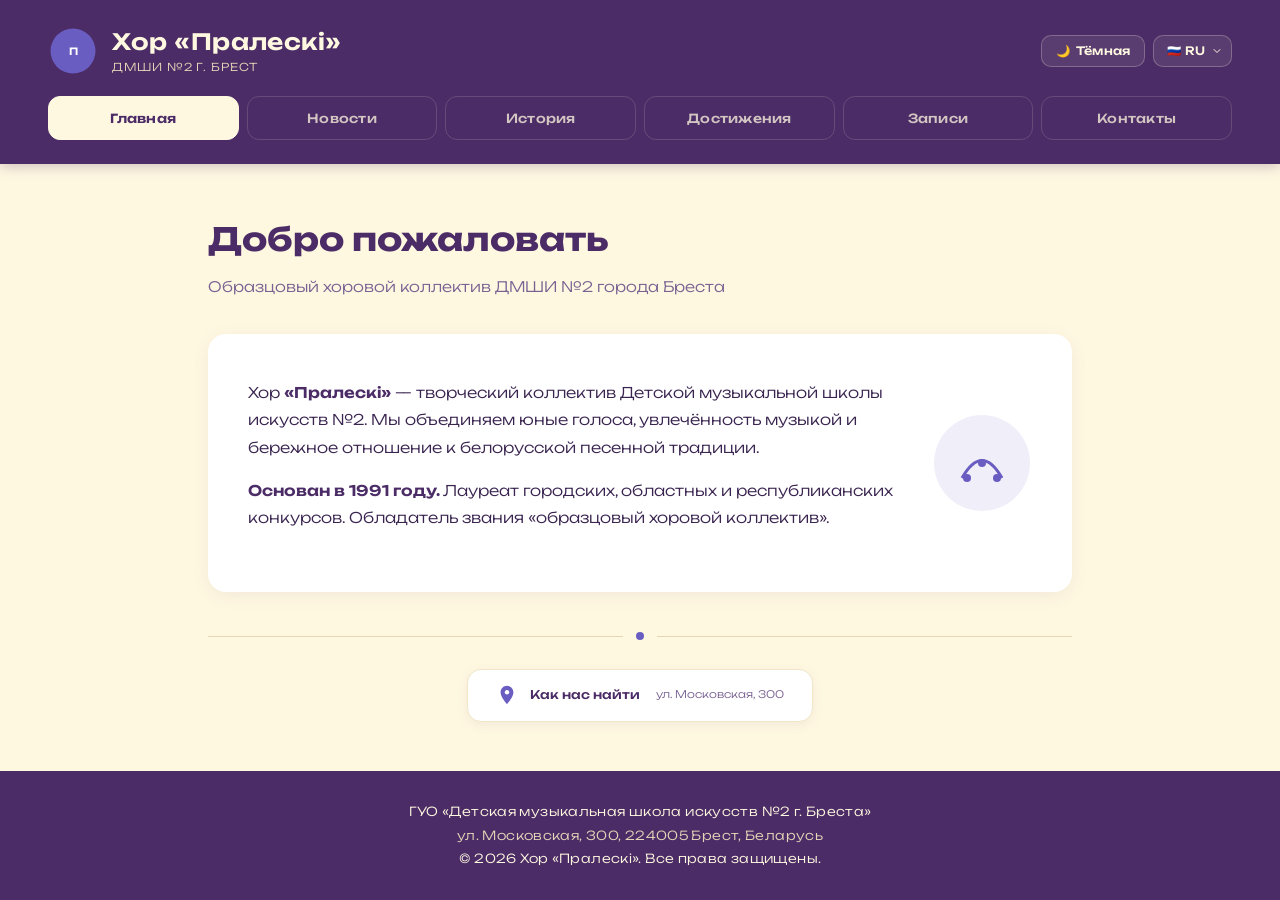
==== commit 1f3a02d6: "Update index.html" ====
--- a/index.html
+++ b/index.html
@@ -15,25 +15,27 @@
   <script src="translations.js"></script>
 </head>
 <body>
-  <!-- Кнопки управления -->
-  <div class="controls">
-    <button class="theme-toggle" onclick="toggleTheme()">🌙 Тёмная</button>
-    <select class="lang-switcher" onchange="setLanguage(this.value)">
-      <option value="ru">🇷🇺 RU</option>
-      <option value="be">🇧🇾 BY</option>
-      <option value="en">🇬🇧 EN</option>
-    </select>
-  </div>
-
   <header class="site-header">
     <div class="header-top">
-      <svg viewBox="0 0 100 100" xmlns="http://www.w3.org/2000/svg" class="logo-icon" aria-label="Логотип хора Пралескі">
-        <circle cx="50" cy="50" r="45" fill="#6A5DC2"/>
-        <text x="50" y="58" font-family="Unbounded, sans-serif" font-size="20" font-weight="600" fill="white" text-anchor="middle">П</text>
-      </svg>
-      <div class="site-title">
-        <span data-i18n="header.title">Хор «Пралескі»</span>
-        <small data-i18n="header.subtitle">ДМШИ №2 г. Брест</small>
+      <div class="header-top-left">
+        <svg viewBox="0 0 100 100" xmlns="http://www.w3.org/2000/svg" class="logo-icon" aria-label="Логотип хора Пралескі">
+          <circle cx="50" cy="50" r="45"/>
+          <text x="50" y="58" font-family="Unbounded, sans-serif" font-size="20" font-weight="600" fill="white" text-anchor="middle">П</text>
+        </svg>
+        <div class="site-title">
+          <span data-i18n="header.title">Хор «Пралескі»</span>
+          <small data-i18n="header.subtitle">ДМШИ №2 г. Брест</small>
+        </div>
+      </div>
+      <div class="header-controls">
+        <button class="theme-toggle" onclick="toggleTheme()" aria-label="Переключить тему">
+          <span>🌙</span><span>Тёмная</span>
+        </button>
+        <select class="lang-select" onchange="setLanguage(this.value)" aria-label="Выбор языка">
+          <option value="ru">🇷🇺 RU</option>
+          <option value="be">🇧🇾 BY</option>
+          <option value="en">🇬🇧 EN</option>
+        </select>
       </div>
     </div>
     <nav class="main-nav" aria-label="Основное меню">
@@ -58,11 +60,11 @@
         <p data-i18n="home.paragraph2"><span class="highlight">Основан в 1991 году.</span> Лауреат городских, областных и республиканских конкурсов. Обладатель звания «образцовый хоровой коллектив».</p>
       </div>
       <svg class="hero-svg" viewBox="0 0 100 100" xmlns="http://www.w3.org/2000/svg">
-        <circle cx="50" cy="50" r="48" fill="#6A5DC2" opacity="0.1"/>
-        <path d="M30 65 Q50 30 70 65" stroke="#6A5DC2" stroke-width="3" fill="none"/>
-        <circle cx="35" cy="65" r="4" fill="#6A5DC2"/>
-        <circle cx="50" cy="50" r="4" fill="#6A5DC2"/>
-        <circle cx="65" cy="65" r="4" fill="#6A5DC2"/>
+        <circle cx="50" cy="50" r="48" fill="var(--hero-circle-fill)" opacity="0.1"/>
+        <path d="M30 65 Q50 30 70 65" stroke="var(--hero-circle-fill)" stroke-width="3" fill="none"/>
+        <circle cx="35" cy="65" r="4" fill="var(--hero-circle-fill)"/>
+        <circle cx="50" cy="50" r="4" fill="var(--hero-circle-fill)"/>
+        <circle cx="65" cy="65" r="4" fill="var(--hero-circle-fill)"/>
       </svg>
     </div>
 
--- a/styles.css
+++ b/styles.css
@@ -1,6 +1,6 @@
 /* ===== CSS Переменные для тем ===== */
 :root {
-  /* Светлая тема (по умолчанию) */
+  /* Светлая тема (оригинал) */
   --bg-color: #FFF8E1;
   --text-color: #4B2C66;
   --text-light: #7A6393;
@@ -10,39 +10,50 @@
   --header-text-muted: #E6D5B8;
   --card-bg: #ffffff;
   --card-border: #F0E6C8;
+  --card-shadow: rgba(75, 44, 102, 0.07);
+  --card-shadow-hover: rgba(75, 44, 102, 0.12);
   --accent: #6A5DC2;
-  --accent-hover: #5a4db2;
+  --accent-alt: #6E95E8;
+  --accent-alt2: #7D73E6;
   --divider-line: #E6D5B8;
-  --shadow: rgba(75, 44, 102, 0.07);
-  --shadow-hover: rgba(75, 44, 102, 0.12);
   --header-shadow: rgba(75, 44, 102, 0.25);
   --nav-active-bg: #FFF8E1;
   --nav-hover-bg: rgba(255, 248, 225, 0.1);
-  --error-bg: #ffffff;
+  --nav-border: rgba(255, 248, 225, 0.15);
+  --nav-border-hover: rgba(255, 248, 225, 0.3);
+  --nav-text: rgba(255, 248, 225, 0.75);
+  --logo-circle-fill: #6A5DC2;
+  --hero-circle-fill: #6A5DC2;
 }
 
 [data-theme="dark"] {
-  --bg-color: #1a1a2e;
-  --text-color: #e0e0e0;
-  --text-light: #a0a0a0;
-  --text-dark: #f0f0f0;
-  --header-bg: #16213e;
-  --header-text: #e0e0e0;
-  --header-text-muted: #b0b0b0;
-  --card-bg: #2d2d44;
-  --card-border: #3d3d5c;
-  --accent: #8a7df2;
-  --accent-hover: #a094f5;
-  --divider-line: #3d3d5c;
-  --shadow: rgba(0, 0, 0, 0.3);
-  --shadow-hover: rgba(0, 0, 0, 0.5);
-  --header-shadow: rgba(0, 0, 0, 0.5);
-  --nav-active-bg: #2d2d44;
-  --nav-hover-bg: rgba(138, 125, 242, 0.15);
-  --error-bg: #2d2d44;
-}
-
-/* Базовые стили */
+  /* Контрастная тёмная тема */
+  --bg-color: #16162a;
+  --text-color: #ffffff;
+  --text-light: #c5c5d8;
+  --text-dark: #f0f0f8;
+  --header-bg: #232344;
+  --header-text: #ffffff;
+  --header-text-muted: #d0d0e0;
+  --card-bg: #2a2a4a;
+  --card-border: #3d3d66;
+  --card-shadow: rgba(0, 0, 0, 0.35);
+  --card-shadow-hover: rgba(0, 0, 0, 0.55);
+  --accent: #a699ff;
+  --accent-alt: #8fb8ff;
+  --accent-alt2: #b0a6ff;
+  --divider-line: #3d3d66;
+  --header-shadow: rgba(0, 0, 0, 0.6);
+  --nav-active-bg: #FFF8E1;
+  --nav-hover-bg: rgba(166, 153, 255, 0.15);
+  --nav-border: rgba(255, 255, 255, 0.15);
+  --nav-border-hover: rgba(166, 153, 255, 0.4);
+  --nav-text: rgba(255, 255, 255, 0.85);
+  --logo-circle-fill: #a699ff;
+  --hero-circle-fill: #a699ff;
+}
+
+/* Базовые стили (оригинал) */
 * {
   margin: 0;
   padding: 0;
@@ -69,44 +80,7 @@
   list-style: none;
 }
 
-/* ===== Кнопки управления (тема + язык) ===== */
-.controls {
-  position: fixed;
-  top: 1rem;
-  right: 1rem;
-  display: flex;
-  gap: 0.5rem;
-  z-index: 1000;
-}
-
-.theme-toggle,
-.lang-switcher {
-  padding: 0.5rem 0.8rem;
-  border-radius: 8px;
-  border: 1px solid var(--card-border);
-  background-color: var(--card-bg);
-  color: var(--text-color);
-  cursor: pointer;
-  font-family: 'Unbounded', sans-serif;
-  font-size: 0.75rem;
-  font-weight: 500;
-  transition: all 0.3s ease;
-}
-
-.lang-switcher {
-  min-width: 70px;
-}
-
-.theme-toggle:hover,
-.lang-switcher:hover {
-  transform: translateY(-2px);
-  box-shadow: 0 4px 12px var(--shadow-hover);
-  background-color: var(--accent);
-  color: var(--header-text);
-  border-color: var(--accent);
-}
-
-/* ===== Header ===== */
+/* ===== Header (оригинал) ===== */
 .site-header {
   background-color: var(--header-bg);
   padding: 1.6rem 3rem 1.5rem;
@@ -114,10 +88,18 @@
   flex-direction: column;
   gap: 1.3rem;
   box-shadow: 0 3px 12px var(--header-shadow);
-  transition: background-color 0.3s ease;
+  transition: background-color 0.3s ease, box-shadow 0.3s ease;
 }
 
 .header-top {
+  display: flex;
+  align-items: center;
+  justify-content: space-between;
+  gap: 0.9rem;
+  flex-wrap: wrap;
+}
+
+.header-top-left {
   display: flex;
   align-items: center;
   gap: 0.9rem;
@@ -130,6 +112,11 @@
   flex-shrink: 0;
 }
 
+.logo-icon circle {
+  fill: var(--logo-circle-fill);
+  transition: fill 0.3s ease;
+}
+
 .site-title {
   font-size: 1.4rem;
   font-weight: 600;
@@ -150,7 +137,63 @@
   transition: color 0.3s ease;
 }
 
-/* ===== Navigation ===== */
+/* ===== Переключатели в шапке ===== */
+.header-controls {
+  display: flex;
+  align-items: center;
+  gap: 0.5rem;
+}
+
+.theme-toggle,
+.lang-select {
+  background-color: rgba(255, 248, 225, 0.08);
+  color: var(--header-text);
+  border: 1px solid rgba(255, 248, 225, 0.25);
+  border-radius: 10px;
+  padding: 0.5rem 0.85rem;
+  font-family: 'Unbounded', sans-serif;
+  font-size: 0.72rem;
+  font-weight: 500;
+  letter-spacing: 0.02em;
+  cursor: pointer;
+  transition: background-color 0.2s ease, border-color 0.2s ease, color 0.2s ease;
+  white-space: nowrap;
+  display: inline-flex;
+  align-items: center;
+  gap: 0.35rem;
+}
+
+.lang-select {
+  -webkit-appearance: none;
+  -moz-appearance: none;
+  appearance: none;
+  padding-right: 1.6rem;
+  background-image: url("data:image/svg+xml;charset=UTF-8,%3csvg xmlns='http://www.w3.org/2000/svg' viewBox='0 0 24 24' fill='none' stroke='%23FFF8E1' stroke-width='2' stroke-linecap='round' stroke-linejoin='round'%3e%3cpolyline points='6 9 12 15 18 9'%3e%3c/polyline%3e%3c/svg%3e");
+  background-repeat: no-repeat;
+  background-position: right 0.5rem center;
+  background-size: 12px;
+}
+
+.lang-select option {
+  background-color: var(--header-bg);
+  color: var(--header-text);
+  padding: 0.5rem;
+}
+
+.theme-toggle:hover,
+.lang-select:hover {
+  background-color: rgba(255, 248, 225, 0.18);
+  border-color: rgba(255, 248, 225, 0.45);
+  color: var(--header-text);
+}
+
+.theme-toggle:focus,
+.lang-select:focus {
+  outline: none;
+  border-color: rgba(255, 248, 225, 0.55);
+}
+
+/* ===== Navigation (оригинал) ===== */
 .main-nav {
   width: 100%;
 }
@@ -167,9 +210,9 @@
   padding: 0.65rem 0.5rem;
   font-size: 0.78rem;
   font-weight: 500;
-  color: rgba(255, 248, 225, 0.75);
+  color: var(--nav-text);
   border-radius: 12px;
-  border: 1px solid rgba(255, 248, 225, 0.15);
+  border: 1px solid var(--nav-border);
   transition: color 0.2s, background-color 0.2s, border-color 0.2s;
   letter-spacing: 0.02em;
   white-space: nowrap;
@@ -178,7 +221,7 @@
 .nav-list a:hover {
   color: var(--header-text);
   background-color: var(--nav-hover-bg);
-  border-color: rgba(255, 248, 225, 0.3);
+  border-color: var(--nav-border-hover);
 }
 
 .nav-list a.active-page {
@@ -188,7 +231,7 @@
   border-color: var(--nav-active-bg);
 }
 
-/* ===== Main Content ===== */
+/* ===== Main Content (оригинал) ===== */
 .main-content {
   flex: 1;
   padding: 3rem 3rem 2rem;
@@ -213,12 +256,12 @@
   transition: color 0.3s ease;
 }
 
-/* ===== Welcome Block ===== */
+/* ===== Welcome Block (оригинал) ===== */
 .welcome-block {
   background-color: var(--card-bg);
   border-radius: 18px;
   padding: 2.8rem 2.5rem;
-  box-shadow: 0 4px 18px var(--shadow);
+  box-shadow: 0 4px 18px var(--card-shadow);
   display: flex;
   flex-wrap: wrap;
   align-items: center;
@@ -252,7 +295,12 @@
   height: 100px;
 }
 
-/* ===== Divider ===== */
+.hero-svg circle,
+.hero-svg path {
+  transition: fill 0.3s ease, stroke 0.3s ease;
+}
+
+/* ===== Divider (оригинал) ===== */
 .divider {
   display: flex;
   align-items: center;
@@ -276,7 +324,7 @@
   transition: background-color 0.3s ease;
 }
 
-/* ===== Find Us Card ===== */
+/* ===== Find Us Card (оригинал) ===== */
 .find-us-section {
   display: flex;
   justify-content: center;
@@ -286,7 +334,7 @@
   background-color: var(--card-bg);
   border-radius: 14px;
   padding: 0.9rem 1.8rem;
-  box-shadow: 0 3px 12px var(--shadow);
+  box-shadow: 0 3px 12px var(--card-shadow);
   border: 1px solid var(--card-border);
   display: inline-flex;
   align-items: center;
@@ -294,12 +342,12 @@
   font-weight: 500;
   font-size: 0.75rem;
   color: var(--text-color);
-  transition: transform 0.2s, box-shadow 0.2s, background-color 0.3s ease;
+  transition: transform 0.2s, box-shadow 0.2s, background-color 0.3s ease, border-color 0.3s ease;
 }
 
 .find-us-card:hover {
   transform: translateY(-2px);
-  box-shadow: 0 6px 16px var(--shadow-hover);
+  box-shadow: 0 6px 16px var(--card-shadow-hover);
 }
 
 .find-us-card svg {
@@ -318,12 +366,12 @@
   transition: color 0.3s ease;
 }
 
-/* ===== Contact Card ===== */
+/* ===== Contact Card (оригинал) ===== */
 .contact-card {
   background-color: var(--card-bg);
   border-radius: 18px;
   padding: 2.5rem 2.5rem;
-  box-shadow: 0 4px 18px var(--shadow);
+  box-shadow: 0 4px 18px var(--card-shadow);
   transition: background-color 0.3s ease, box-shadow 0.3s ease;
 }
 
@@ -367,10 +415,10 @@
 }
 
 .contact-text a:hover {
-  color: var(--accent-hover);
-}
-
-/* ===== Achievements Grid ===== */
+  filter: brightness(1.2);
+}
+
+/* ===== Achievements Grid (оригинал) ===== */
 .achievements-grid {
   display: grid;
   grid-template-columns: repeat(auto-fit, minmax(260px, 1fr));
@@ -381,17 +429,17 @@
   background-color: var(--card-bg);
   border-radius: 18px;
   padding: 1.8rem 1.8rem;
-  box-shadow: 0 4px 18px var(--shadow);
+  box-shadow: 0 4px 18px var(--card-shadow);
   border-top: 4px solid var(--accent);
   transition: background-color 0.3s ease, box-shadow 0.3s ease;
 }
 
 .achievement-card:nth-child(2n) {
-  border-top-color: #6E95E8;
+  border-top-color: var(--accent-alt);
 }
 
 .achievement-card:nth-child(3n) {
-  border-top-color: #7D73E6;
+  border-top-color: var(--accent-alt2);
 }
 
 .achievement-card h2 {
@@ -410,7 +458,7 @@
   transition: color 0.3s ease;
 }
 
-/* ===== News Cards ===== */
+/* ===== News Grid ===== */
 .news-grid {
   display: grid;
   gap: 1.5rem;
@@ -420,7 +468,7 @@
   background-color: var(--card-bg);
   border-radius: 18px;
   padding: 1.8rem 2rem;
-  box-shadow: 0 4px 18px var(--shadow);
+  box-shadow: 0 4px 18px var(--card-shadow);
   border-left: 4px solid var(--accent);
   transition: background-color 0.3s ease, box-shadow 0.3s ease;
 }
@@ -455,16 +503,16 @@
   background-color: var(--card-bg);
   border-radius: 14px;
   padding: 1.5rem 1.8rem;
-  box-shadow: 0 3px 12px var(--shadow);
+  box-shadow: 0 3px 12px var(--card-shadow);
   display: flex;
   align-items: center;
   gap: 1rem;
-  transition: transform 0.2s, box-shadow 0.2s;
+  transition: transform 0.2s, box-shadow 0.2s, background-color 0.3s ease;
 }
 
 .recording-item:hover {
   transform: translateY(-2px);
-  box-shadow: 0 6px 16px var(--shadow-hover);
+  box-shadow: 0 6px 16px var(--card-shadow-hover);
 }
 
 .recording-icon {
@@ -476,6 +524,7 @@
   align-items: center;
   justify-content: center;
   flex-shrink: 0;
+  transition: background-color 0.3s ease;
 }
 
 .recording-icon svg {
@@ -502,7 +551,7 @@
   background-color: var(--card-bg);
   border-radius: 18px;
   padding: 2.5rem;
-  box-shadow: 0 4px 18px var(--shadow);
+  box-shadow: 0 4px 18px var(--card-shadow);
   margin-bottom: 2rem;
   transition: background-color 0.3s ease;
 }
@@ -561,9 +610,10 @@
 .error-block {
   text-align: center;
   padding: 4rem 2rem;
-  background-color: var(--error-bg);
+  background-color: var(--card-bg);
   border-radius: 18px;
-  box-shadow: 0 4px 18px var(--shadow);
+  box-shadow: 0 4px 18px var(--card-shadow);
+  transition: background-color 0.3s ease;
 }
 
 .error-code {
@@ -593,15 +643,15 @@
   color: white;
   border-radius: 12px;
   font-weight: 500;
-  transition: background-color 0.2s, transform 0.2s;
+  transition: filter 0.2s, transform 0.2s;
 }
 
 .error-link:hover {
-  background-color: var(--accent-hover);
+  filter: brightness(1.15);
   transform: translateY(-2px);
 }
 
-/* ===== Footer ===== */
+/* ===== Footer (оригинал) ===== */
 .site-footer {
   background-color: var(--header-bg);
   color: var(--header-text);
@@ -622,20 +672,18 @@
 
 /* ===== Responsive ===== */
 @media (max-width: 900px) {
-  .controls {
-    top: 0.5rem;
-    right: 0.5rem;
-  }
-  
-  .theme-toggle,
-  .lang-switcher {
-    padding: 0.4rem 0.6rem;
-    font-size: 0.7rem;
-  }
-  
   .site-header {
     padding: 1.2rem 1.4rem;
-    padding-top: 3.5rem;
+  }
+  
+  .header-top {
+    flex-direction: column;
+    align-items: flex-start;
+  }
+  
+  .header-controls {
+    width: 100%;
+    justify-content: flex-start;
   }
   
   .nav-list {
@@ -686,12 +734,18 @@
 }
 
 @media (max-width: 500px) {
-  .controls {
-    flex-direction: column;
-    gap: 0.3rem;
+  .header-controls {
+    flex-wrap: wrap;
+    gap: 0.4rem;
+  }
+  
+  .theme-toggle,
+  .lang-select {
+    padding: 0.45rem 0.7rem;
+    font-size: 0.68rem;
   }
   
   .nav-list {
     grid-template-columns: repeat(2, 1fr);
   }
-}
+}
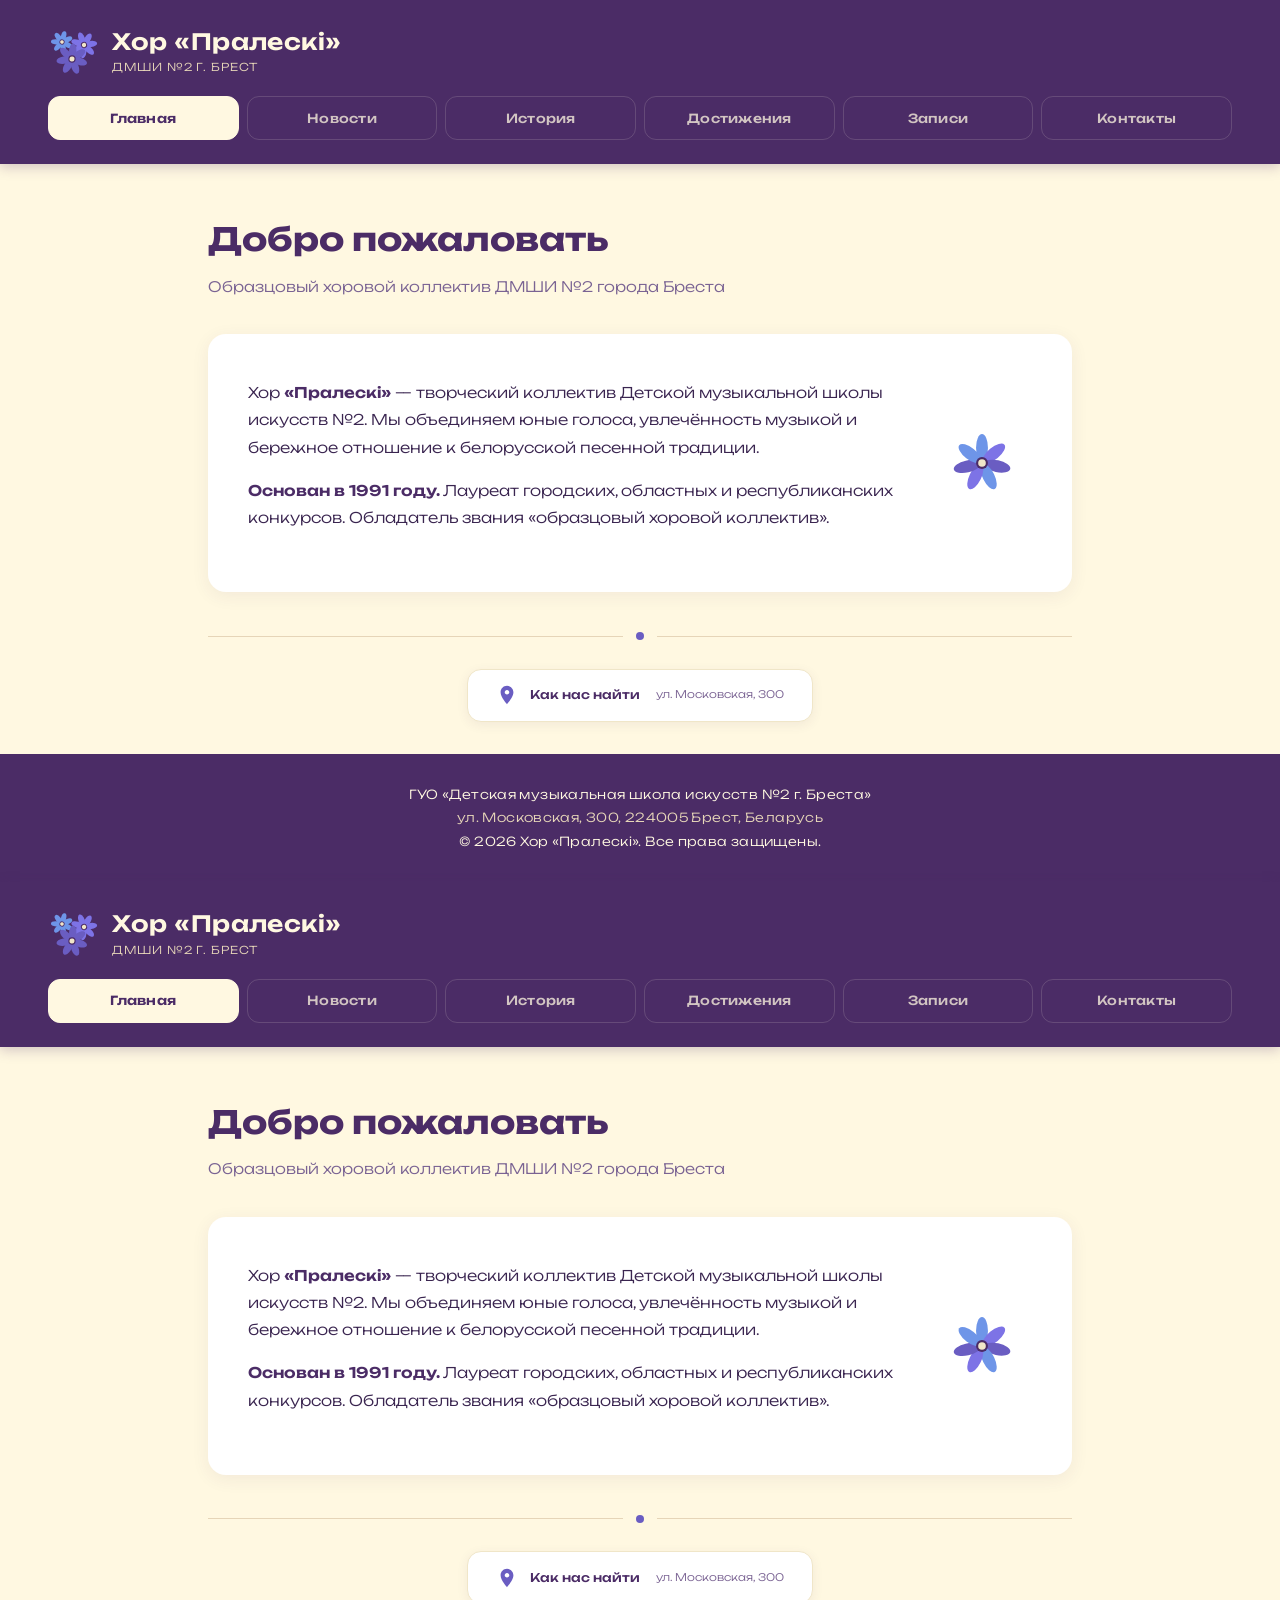
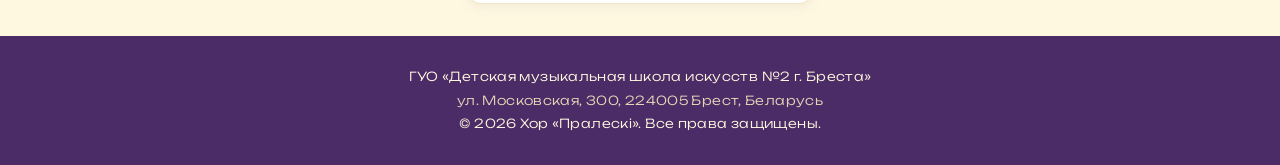
==== commit 3fcb6d24: "Update index.html" ====
--- a/index.html
+++ b/index.html
@@ -4,91 +4,756 @@
   <meta charset="UTF-8">
   <meta name="viewport" content="width=device-width, initial-scale=1.0, maximum-scale=5.0, user-scalable=yes">
   <title>Хор «Пралескі» — ДМШИ №2 Брест</title>
-  <link rel="icon" href="favicon.ico" type="image/x-icon">
-  <link rel="apple-touch-icon" href="apple-touch-icon.png">
-  <link rel="manifest" href="site.webmanifest">
+
   <link rel="preconnect" href="https://fonts.googleapis.com">
   <link rel="preconnect" href="https://fonts.gstatic.com" crossorigin>
   <link href="https://fonts.googleapis.com/css2?family=Unbounded:wght@300;400;500;600;700&display=swap" rel="stylesheet">
-  <link rel="stylesheet" href="styles.css">
-  <script src="theme.js"></script>
-  <script src="translations.js"></script>
+
+  <style>
+    * {
+      margin: 0;
+      padding: 0;
+      box-sizing: border-box;
+    }
+    body {
+      background-color: #FFF8E1;
+      font-family: 'Unbounded', sans-serif;
+      color: #4B2C66;
+      line-height: 1.7;
+      min-height: 100vh;
+      display: flex;
+      flex-direction: column;
+    }
+    a {
+      text-decoration: none;
+      color: inherit;
+    }
+    ul {
+      list-style: none;
+    }
+
+    /* ===== Header ===== */
+    .site-header {
+      background-color: #4B2C66;
+      padding: 1.6rem 3rem 1.5rem;
+      display: flex;
+      flex-direction: column;
+      gap: 1.3rem;
+      box-shadow: 0 3px 12px rgba(75, 44, 102, 0.25);
+    }
+    .header-top {
+      display: flex;
+      align-items: center;
+      gap: 0.9rem;
+    }
+    .logo-icon {
+      width: 50px;
+      height: 50px;
+      display: block;
+      flex-shrink: 0;
+    }
+    .site-title {
+      font-size: 1.4rem;
+      font-weight: 600;
+      color: #FFF8E1;
+      letter-spacing: 0.02em;
+      line-height: 1.3;
+    }
+    .site-title small {
+      display: block;
+      font-size: 0.68rem;
+      font-weight: 300;
+      color: #E6D5B8;
+      letter-spacing: 0.08em;
+      margin-top: 4px;
+      text-transform: uppercase;
+    }
+    .main-nav {
+      width: 100%;
+    }
+    .nav-list {
+      display: grid;
+      grid-template-columns: repeat(6, 1fr);
+      gap: 0.5rem;
+    }
+    .nav-list a {
+      display: block;
+      text-align: center;
+      padding: 0.65rem 0.5rem;
+      font-size: 0.78rem;
+      font-weight: 500;
+      color: rgba(255, 248, 225, 0.75);
+      border-radius: 12px;
+      border: 1px solid rgba(255, 248, 225, 0.15);
+      transition: color 0.2s, background-color 0.2s, border-color 0.2s;
+      letter-spacing: 0.02em;
+      white-space: nowrap;
+    }
+    .nav-list a:hover {
+      color: #FFF8E1;
+      background-color: rgba(255, 248, 225, 0.1);
+      border-color: rgba(255, 248, 225, 0.3);
+    }
+    .nav-list a.active-page {
+      color: #4B2C66;
+      font-weight: 600;
+      background-color: #FFF8E1;
+      border-color: #FFF8E1;
+    }
+
+    /* ===== Main ===== */
+    .main-content {
+      flex: 1;
+      padding: 3rem 3rem 2rem;
+      max-width: 960px;
+      margin: 0 auto;
+      width: 100%;
+    }
+    .page-title {
+      font-size: 2rem;
+      font-weight: 700;
+      color: #4B2C66;
+      margin-bottom: 0.5rem;
+    }
+    .page-subtitle {
+      font-size: 0.9rem;
+      font-weight: 300;
+      color: #7A6393;
+      margin-bottom: 2.2rem;
+    }
+
+    /* Welcome block */
+    .welcome-block {
+      background-color: #ffffff;
+      border-radius: 18px;
+      padding: 2.8rem 2.5rem;
+      box-shadow: 0 4px 18px rgba(75, 44, 102, 0.07);
+      display: flex;
+      flex-wrap: wrap;
+      align-items: center;
+      gap: 2rem;
+      margin-bottom: 2.5rem;
+    }
+    .welcome-text {
+      flex: 1 1 280px;
+    }
+    .welcome-text p {
+      font-size: 0.92rem;
+      font-weight: 300;
+      color: #3A2550;
+      margin-bottom: 1rem;
+      line-height: 1.85;
+    }
+    .welcome-text .highlight {
+      font-weight: 600;
+      color: #4B2C66;
+    }
+    .hero-svg {
+      flex: 0 0 auto;
+      width: 100px;
+      height: 100px;
+    }
+
+    .divider {
+      display: flex;
+      align-items: center;
+      gap: 0.8rem;
+      margin: 2.2rem 0 1.8rem;
+    }
+    .divider-line {
+      flex: 1;
+      height: 1px;
+      background-color: #E6D5B8;
+    }
+    .divider-icon {
+      width: 8px;
+      height: 8px;
+      background-color: #6A5DC2;
+      border-radius: 50%;
+      flex-shrink: 0;
+    }
+
+    /* ===== Уменьшенный блок "Как нас найти" (одна карточка) ===== */
+    .find-us-section {
+      display: flex;
+      justify-content: center;
+    }
+    .find-us-card {
+      background-color: #ffffff;
+      border-radius: 14px;
+      padding: 0.9rem 1.8rem;
+      box-shadow: 0 3px 12px rgba(75, 44, 102, 0.07);
+      border: 1px solid #F0E6C8;
+      display: inline-flex;
+      align-items: center;
+      gap: 0.7rem;
+      font-weight: 500;
+      font-size: 0.75rem;
+      color: #4B2C66;
+      transition: transform 0.2s, box-shadow 0.2s;
+    }
+    .find-us-card:hover {
+      transform: translateY(-2px);
+      box-shadow: 0 6px 16px rgba(75, 44, 102, 0.12);
+    }
+    .find-us-card svg {
+      width: 22px;
+      height: 22px;
+      fill: #6A5DC2;
+      flex-shrink: 0;
+    }
+    .find-us-card .address {
+      font-weight: 300;
+      font-size: 0.65rem;
+      color: #7A6393;
+      margin-left: 0.3rem;
+    }
+
+    /* ===== Footer ===== */
+    .site-footer {
+      background-color: #4B2C66;
+      color: #FFF8E1;
+      text-align: center;
+      padding: 1.8rem 1.5rem;
+      font-size: 0.78rem;
+      font-weight: 300;
+      letter-spacing: 0.03em;
+      margin-top: auto;
+      line-height: 1.9;
+    }
+    .site-footer .footer-address {
+      color: #E6D5B8;
+    }
+
+    @media (max-width: 900px) {
+      .site-header {
+        padding: 1.2rem 1.4rem;
+      }
+      .nav-list {
+        grid-template-columns: repeat(3, 1fr);
+      }
+      .nav-list a {
+        padding: 0.55rem 0.4rem;
+        font-size: 0.72rem;
+      }
+      .main-content {
+        padding: 2rem 1.4rem 1.5rem;
+      }
+      .welcome-block {
+        padding: 2rem 1.4rem;
+        flex-direction: column;
+        text-align: center;
+      }
+      .page-title {
+        font-size: 1.7rem;
+      }
+      .find-us-card {
+        font-size: 0.7rem;
+        padding: 0.7rem 1.2rem;
+        flex-wrap: wrap;
+        justify-content: center;
+      }
+      .find-us-card .address {
+        display: block;
+        width: 100%;
+        text-align: center;
+        margin-left: 0;
+      }
+    }
+  </style>
 </head>
 <body>
+
   <header class="site-header">
     <div class="header-top">
-      <div class="header-top-left">
-        <svg viewBox="0 0 100 100" xmlns="http://www.w3.org/2000/svg" class="logo-icon" aria-label="Логотип хора Пралескі">
-          <circle cx="50" cy="50" r="45"/>
-          <text x="50" y="58" font-family="Unbounded, sans-serif" font-size="20" font-weight="600" fill="white" text-anchor="middle">П</text>
-        </svg>
-        <div class="site-title">
-          <span data-i18n="header.title">Хор «Пралескі»</span>
-          <small data-i18n="header.subtitle">ДМШИ №2 г. Брест</small>
-        </div>
-      </div>
-      <div class="header-controls">
-        <button class="theme-toggle" onclick="toggleTheme()" aria-label="Переключить тему">
-          <span>🌙</span><span>Тёмная</span>
-        </button>
-        <select class="lang-select" onchange="setLanguage(this.value)" aria-label="Выбор языка">
-          <option value="ru">🇷🇺 RU</option>
-          <option value="be">🇧🇾 BY</option>
-          <option value="en">🇬🇧 EN</option>
-        </select>
+      <svg viewBox="0 0 100 100" xmlns="http://www.w3.org/2000/svg" class="logo-icon" aria-label="Логотип хора Пралескі">
+        <g transform="translate(28, 32) scale(0.65) rotate(15)">
+          <ellipse cx="0" cy="-18" rx="8" ry="16" fill="#6E95E8" />
+          <ellipse cx="0" cy="-18" rx="8" ry="16" fill="#6E95E8" transform="rotate(51)" />
+          <ellipse cx="0" cy="-18" rx="8" ry="16" fill="#6E95E8" transform="rotate(102)" />
+          <ellipse cx="0" cy="-18" rx="8" ry="16" fill="#6E95E8" transform="rotate(154)" />
+          <ellipse cx="0" cy="-18" rx="8" ry="16" fill="#6E95E8" transform="rotate(206)" />
+          <ellipse cx="0" cy="-18" rx="8" ry="16" fill="#6E95E8" transform="rotate(257)" />
+          <ellipse cx="0" cy="-18" rx="8" ry="16" fill="#6E95E8" transform="rotate(308)" />
+          <circle cx="0" cy="0" r="8" fill="#4B2C66" />
+          <circle cx="0" cy="0" r="5.5" fill="#F0E6C8" />
+        </g>
+        <g transform="translate(72, 38) scale(0.78) rotate(-20)">
+          <ellipse cx="0" cy="-18" rx="8" ry="16" fill="#7D73E6" />
+          <ellipse cx="0" cy="-18" rx="8" ry="16" fill="#7D73E6" transform="rotate(51)" />
+          <ellipse cx="0" cy="-18" rx="8" ry="16" fill="#7D73E6" transform="rotate(102)" />
+          <ellipse cx="0" cy="-18" rx="8" ry="16" fill="#7D73E6" transform="rotate(154)" />
+          <ellipse cx="0" cy="-18" rx="8" ry="16" fill="#7D73E6" transform="rotate(206)" />
+          <ellipse cx="0" cy="-18" rx="8" ry="16" fill="#7D73E6" transform="rotate(257)" />
+          <ellipse cx="0" cy="-18" rx="8" ry="16" fill="#7D73E6" transform="rotate(308)" />
+          <circle cx="0" cy="0" r="8" fill="#4B2C66" />
+          <circle cx="0" cy="0" r="5.5" fill="#F0E6C8" />
+        </g>
+        <g transform="translate(48, 66) scale(0.92) rotate(5)">
+          <ellipse cx="0" cy="-18" rx="8" ry="16" fill="#6A5DC2" />
+          <ellipse cx="0" cy="-18" rx="8" ry="16" fill="#6A5DC2" transform="rotate(51)" />
+          <ellipse cx="0" cy="-18" rx="8" ry="16" fill="#6A5DC2" transform="rotate(102)" />
+          <ellipse cx="0" cy="-18" rx="8" ry="16" fill="#6A5DC2" transform="rotate(154)" />
+          <ellipse cx="0" cy="-18" rx="8" ry="16" fill="#6A5DC2" transform="rotate(206)" />
+          <ellipse cx="0" cy="-18" rx="8" ry="16" fill="#6A5DC2" transform="rotate(257)" />
+          <ellipse cx="0" cy="-18" rx="8" ry="16" fill="#6A5DC2" transform="rotate(308)" />
+          <circle cx="0" cy="0" r="8" fill="#4B2C66" />
+          <circle cx="0" cy="0" r="5.5" fill="#F0E6C8" />
+        </g>
+      </svg>
+      <div class="site-title">
+        Хор «Пралескі»
+        <small>ДМШИ №2 г. Брест</small>
       </div>
     </div>
+
     <nav class="main-nav" aria-label="Основное меню">
       <ul class="nav-list">
-        <li><a href="index.html" data-i18n-nav="home" class="active-page">Главная</a></li>
-        <li><a href="news.html" data-i18n-nav="news">Новости</a></li>
-        <li><a href="history.html" data-i18n-nav="history">История</a></li>
-        <li><a href="achievements.html" data-i18n-nav="achievements">Достижения</a></li>
-        <li><a href="recordings.html" data-i18n-nav="recordings">Записи</a></li>
-        <li><a href="contacts.html" data-i18n-nav="contacts">Контакты</a></li>
+        <li><a href="index.html" class="active-page">Главная</a></li>
+        <li><a href="news.html">Новости</a></li>
+        <li><a href="history.html">История</a></li>
+        <li><a href="achievements.html">Достижения</a></li>
+        <li><a href="recordings.html">Записи</a></li>
+        <li><a href="contacts.html">Контакты</a></li>
       </ul>
     </nav>
   </header>
 
   <main class="main-content">
-    <h1 class="page-title" data-i18n="home.title">Добро пожаловать</h1>
-    <p class="page-subtitle" data-i18n="home.subtitle">Образцовый хоровой коллектив ДМШИ №2 города Бреста</p>
+    <h1 class="page-title">Добро пожаловать</h1>
+    <p class="page-subtitle">Образцовый хоровой коллектив ДМШИ №2 города Бреста</p>
 
     <div class="welcome-block">
       <div class="welcome-text">
-        <p data-i18n="home.paragraph1">Хор <span class="highlight">«Пралескі»</span> — творческий коллектив Детской музыкальной школы искусств №2. Мы объединяем юные голоса, увлечённость музыкой и бережное отношение к белорусской песенной традиции.</p>
-        <p data-i18n="home.paragraph2"><span class="highlight">Основан в 1991 году.</span> Лауреат городских, областных и республиканских конкурсов. Обладатель звания «образцовый хоровой коллектив».</p>
+        <p>
+          Хор <span class="highlight">«Пралескі»</span> — творческий коллектив Детской музыкальной школы искусств №2.
+          Мы объединяем юные голоса, увлечённость музыкой и бережное отношение к белорусской песенной традиции.
+        </p>
+        <p>
+          <span class="highlight">Основан в 1991 году.</span> Лауреат городских, областных и республиканских конкурсов.
+          Обладатель звания «образцовый хоровой коллектив».
+        </p>
       </div>
-      <svg class="hero-svg" viewBox="0 0 100 100" xmlns="http://www.w3.org/2000/svg">
-        <circle cx="50" cy="50" r="48" fill="var(--hero-circle-fill)" opacity="0.1"/>
-        <path d="M30 65 Q50 30 70 65" stroke="var(--hero-circle-fill)" stroke-width="3" fill="none"/>
-        <circle cx="35" cy="65" r="4" fill="var(--hero-circle-fill)"/>
-        <circle cx="50" cy="50" r="4" fill="var(--hero-circle-fill)"/>
-        <circle cx="65" cy="65" r="4" fill="var(--hero-circle-fill)"/>
-      </svg>
+      <div class="hero-svg" aria-hidden="true">
+        <svg viewBox="0 0 100 100" width="100" height="100">
+          <g transform="translate(50,50) scale(0.85)">
+            <ellipse cx="0" cy="-18" rx="7" ry="16" fill="#6E95E8" transform="rotate(0)" />
+            <ellipse cx="0" cy="-18" rx="7" ry="16" fill="#7D73E6" transform="rotate(51)" />
+            <ellipse cx="0" cy="-18" rx="7" ry="16" fill="#6A5DC2" transform="rotate(102)" />
+            <ellipse cx="0" cy="-18" rx="7" ry="16" fill="#6E95E8" transform="rotate(154)" />
+            <ellipse cx="0" cy="-18" rx="7" ry="16" fill="#7D73E6" transform="rotate(206)" />
+            <ellipse cx="0" cy="-18" rx="7" ry="16" fill="#6A5DC2" transform="rotate(257)" />
+            <ellipse cx="0" cy="-18" rx="7" ry="16" fill="#6E95E8" transform="rotate(308)" />
+            <circle cx="0" cy="0" r="7" fill="#4B2C66" />
+            <circle cx="0" cy="0" r="4.5" fill="#F0E6C8" />
+          </g>
+        </svg>
+      </div>
     </div>
 
     <div class="divider">
-      <div class="divider-line"></div>
-      <div class="divider-icon"></div>
-      <div class="divider-line"></div>
+      <span class="divider-line"></span>
+      <span class="divider-icon"></span>
+      <span class="divider-line"></span>
     </div>
 
+    <!-- Уменьшенный блок "Как нас найти" — одна карточка -->
     <div class="find-us-section">
-      <a href="address.html" class="find-us-card">
+      <!-- Ссылка заменена на /address -->
+      <a href="/address" class="find-us-card">
         <svg viewBox="0 0 24 24">
           <path d="M12 2C8.13 2 5 5.13 5 9c0 5.25 7 13 7 13s7-7.75 7-13c0-3.87-3.13-7-7-7zm0 9.5c-1.38 0-2.5-1.12-2.5-2.5S10.62 6.5 12 6.5s2.5 1.12 2.5 2.5S13.38 11.5 12 11.5z"/>
         </svg>
-        <span data-i18n="home.findUs">Как нас найти</span>
-        <span class="address" data-i18n="home.address">ул. Московская, 300</span>
+        <span>Как нас найти</span>
+        <span class="address">ул. Московская, 300</span>
       </a>
     </div>
   </main>
 
   <footer class="site-footer">
-    <p data-i18n="footer.school">ГУО «Детская музыкальная школа искусств №2 г. Бреста»</p>
-    <p class="footer-address" data-i18n="footer.address">ул. Московская, 300, 224005 Брест, Беларусь</p>
-    <p data-i18n="footer.copyright">© 2026 Хор «Пралескі». Все права защищены.</p>
+    <p>ГУО «Детская музыкальная школа искусств №2 г. Бреста»</p>
+    <p class="footer-address">ул. Московская, 300, 224005 Брест, Беларусь</p>
+    <p>&copy; 2026 Хор «Пралескі». Все права защищены.</p>
   </footer>
+
+</body>
+</html><!DOCTYPE html>
+<html lang="ru">
+<head>
+  <meta charset="UTF-8">
+  <meta name="viewport" content="width=device-width, initial-scale=1.0, maximum-scale=5.0, user-scalable=yes">
+  <title>Хор «Пралескі» — ДМШИ №2 Брест</title>
+
+  <link rel="preconnect" href="https://fonts.googleapis.com">
+  <link rel="preconnect" href="https://fonts.gstatic.com" crossorigin>
+  <link href="https://fonts.googleapis.com/css2?family=Unbounded:wght@300;400;500;600;700&display=swap" rel="stylesheet">
+
+  <style>
+    * {
+      margin: 0;
+      padding: 0;
+      box-sizing: border-box;
+    }
+    body {
+      background-color: #FFF8E1;
+      font-family: 'Unbounded', sans-serif;
+      color: #4B2C66;
+      line-height: 1.7;
+      min-height: 100vh;
+      display: flex;
+      flex-direction: column;
+    }
+    a {
+      text-decoration: none;
+      color: inherit;
+    }
+    ul {
+      list-style: none;
+    }
+
+    /* ===== Header ===== */
+    .site-header {
+      background-color: #4B2C66;
+      padding: 1.6rem 3rem 1.5rem;
+      display: flex;
+      flex-direction: column;
+      gap: 1.3rem;
+      box-shadow: 0 3px 12px rgba(75, 44, 102, 0.25);
+    }
+    .header-top {
+      display: flex;
+      align-items: center;
+      gap: 0.9rem;
+    }
+    .logo-icon {
+      width: 50px;
+      height: 50px;
+      display: block;
+      flex-shrink: 0;
+    }
+    .site-title {
+      font-size: 1.4rem;
+      font-weight: 600;
+      color: #FFF8E1;
+      letter-spacing: 0.02em;
+      line-height: 1.3;
+    }
+    .site-title small {
+      display: block;
+      font-size: 0.68rem;
+      font-weight: 300;
+      color: #E6D5B8;
+      letter-spacing: 0.08em;
+      margin-top: 4px;
+      text-transform: uppercase;
+    }
+    .main-nav {
+      width: 100%;
+    }
+    .nav-list {
+      display: grid;
+      grid-template-columns: repeat(6, 1fr);
+      gap: 0.5rem;
+    }
+    .nav-list a {
+      display: block;
+      text-align: center;
+      padding: 0.65rem 0.5rem;
+      font-size: 0.78rem;
+      font-weight: 500;
+      color: rgba(255, 248, 225, 0.75);
+      border-radius: 12px;
+      border: 1px solid rgba(255, 248, 225, 0.15);
+      transition: color 0.2s, background-color 0.2s, border-color 0.2s;
+      letter-spacing: 0.02em;
+      white-space: nowrap;
+    }
+    .nav-list a:hover {
+      color: #FFF8E1;
+      background-color: rgba(255, 248, 225, 0.1);
+      border-color: rgba(255, 248, 225, 0.3);
+    }
+    .nav-list a.active-page {
+      color: #4B2C66;
+      font-weight: 600;
+      background-color: #FFF8E1;
+      border-color: #FFF8E1;
+    }
+
+    /* ===== Main ===== */
+    .main-content {
+      flex: 1;
+      padding: 3rem 3rem 2rem;
+      max-width: 960px;
+      margin: 0 auto;
+      width: 100%;
+    }
+    .page-title {
+      font-size: 2rem;
+      font-weight: 700;
+      color: #4B2C66;
+      margin-bottom: 0.5rem;
+    }
+    .page-subtitle {
+      font-size: 0.9rem;
+      font-weight: 300;
+      color: #7A6393;
+      margin-bottom: 2.2rem;
+    }
+
+    /* Welcome block */
+    .welcome-block {
+      background-color: #ffffff;
+      border-radius: 18px;
+      padding: 2.8rem 2.5rem;
+      box-shadow: 0 4px 18px rgba(75, 44, 102, 0.07);
+      display: flex;
+      flex-wrap: wrap;
+      align-items: center;
+      gap: 2rem;
+      margin-bottom: 2.5rem;
+    }
+    .welcome-text {
+      flex: 1 1 280px;
+    }
+    .welcome-text p {
+      font-size: 0.92rem;
+      font-weight: 300;
+      color: #3A2550;
+      margin-bottom: 1rem;
+      line-height: 1.85;
+    }
+    .welcome-text .highlight {
+      font-weight: 600;
+      color: #4B2C66;
+    }
+    .hero-svg {
+      flex: 0 0 auto;
+      width: 100px;
+      height: 100px;
+    }
+
+    .divider {
+      display: flex;
+      align-items: center;
+      gap: 0.8rem;
+      margin: 2.2rem 0 1.8rem;
+    }
+    .divider-line {
+      flex: 1;
+      height: 1px;
+      background-color: #E6D5B8;
+    }
+    .divider-icon {
+      width: 8px;
+      height: 8px;
+      background-color: #6A5DC2;
+      border-radius: 50%;
+      flex-shrink: 0;
+    }
+
+    /* ===== Уменьшенный блок "Как нас найти" (одна карточка) ===== */
+    .find-us-section {
+      display: flex;
+      justify-content: center;
+    }
+    .find-us-card {
+      background-color: #ffffff;
+      border-radius: 14px;
+      padding: 0.9rem 1.8rem;
+      box-shadow: 0 3px 12px rgba(75, 44, 102, 0.07);
+      border: 1px solid #F0E6C8;
+      display: inline-flex;
+      align-items: center;
+      gap: 0.7rem;
+      font-weight: 500;
+      font-size: 0.75rem;
+      color: #4B2C66;
+      transition: transform 0.2s, box-shadow 0.2s;
+    }
+    .find-us-card:hover {
+      transform: translateY(-2px);
+      box-shadow: 0 6px 16px rgba(75, 44, 102, 0.12);
+    }
+    .find-us-card svg {
+      width: 22px;
+      height: 22px;
+      fill: #6A5DC2;
+      flex-shrink: 0;
+    }
+    .find-us-card .address {
+      font-weight: 300;
+      font-size: 0.65rem;
+      color: #7A6393;
+      margin-left: 0.3rem;
+    }
+
+    /* ===== Footer ===== */
+    .site-footer {
+      background-color: #4B2C66;
+      color: #FFF8E1;
+      text-align: center;
+      padding: 1.8rem 1.5rem;
+      font-size: 0.78rem;
+      font-weight: 300;
+      letter-spacing: 0.03em;
+      margin-top: auto;
+      line-height: 1.9;
+    }
+    .site-footer .footer-address {
+      color: #E6D5B8;
+    }
+
+    @media (max-width: 900px) {
+      .site-header {
+        padding: 1.2rem 1.4rem;
+      }
+      .nav-list {
+        grid-template-columns: repeat(3, 1fr);
+      }
+      .nav-list a {
+        padding: 0.55rem 0.4rem;
+        font-size: 0.72rem;
+      }
+      .main-content {
+        padding: 2rem 1.4rem 1.5rem;
+      }
+      .welcome-block {
+        padding: 2rem 1.4rem;
+        flex-direction: column;
+        text-align: center;
+      }
+      .page-title {
+        font-size: 1.7rem;
+      }
+      .find-us-card {
+        font-size: 0.7rem;
+        padding: 0.7rem 1.2rem;
+        flex-wrap: wrap;
+        justify-content: center;
+      }
+      .find-us-card .address {
+        display: block;
+        width: 100%;
+        text-align: center;
+        margin-left: 0;
+      }
+    }
+  </style>
+</head>
+<body>
+
+  <header class="site-header">
+    <div class="header-top">
+      <svg viewBox="0 0 100 100" xmlns="http://www.w3.org/2000/svg" class="logo-icon" aria-label="Логотип хора Пралескі">
+        <g transform="translate(28, 32) scale(0.65) rotate(15)">
+          <ellipse cx="0" cy="-18" rx="8" ry="16" fill="#6E95E8" />
+          <ellipse cx="0" cy="-18" rx="8" ry="16" fill="#6E95E8" transform="rotate(51)" />
+          <ellipse cx="0" cy="-18" rx="8" ry="16" fill="#6E95E8" transform="rotate(102)" />
+          <ellipse cx="0" cy="-18" rx="8" ry="16" fill="#6E95E8" transform="rotate(154)" />
+          <ellipse cx="0" cy="-18" rx="8" ry="16" fill="#6E95E8" transform="rotate(206)" />
+          <ellipse cx="0" cy="-18" rx="8" ry="16" fill="#6E95E8" transform="rotate(257)" />
+          <ellipse cx="0" cy="-18" rx="8" ry="16" fill="#6E95E8" transform="rotate(308)" />
+          <circle cx="0" cy="0" r="8" fill="#4B2C66" />
+          <circle cx="0" cy="0" r="5.5" fill="#F0E6C8" />
+        </g>
+        <g transform="translate(72, 38) scale(0.78) rotate(-20)">
+          <ellipse cx="0" cy="-18" rx="8" ry="16" fill="#7D73E6" />
+          <ellipse cx="0" cy="-18" rx="8" ry="16" fill="#7D73E6" transform="rotate(51)" />
+          <ellipse cx="0" cy="-18" rx="8" ry="16" fill="#7D73E6" transform="rotate(102)" />
+          <ellipse cx="0" cy="-18" rx="8" ry="16" fill="#7D73E6" transform="rotate(154)" />
+          <ellipse cx="0" cy="-18" rx="8" ry="16" fill="#7D73E6" transform="rotate(206)" />
+          <ellipse cx="0" cy="-18" rx="8" ry="16" fill="#7D73E6" transform="rotate(257)" />
+          <ellipse cx="0" cy="-18" rx="8" ry="16" fill="#7D73E6" transform="rotate(308)" />
+          <circle cx="0" cy="0" r="8" fill="#4B2C66" />
+          <circle cx="0" cy="0" r="5.5" fill="#F0E6C8" />
+        </g>
+        <g transform="translate(48, 66) scale(0.92) rotate(5)">
+          <ellipse cx="0" cy="-18" rx="8" ry="16" fill="#6A5DC2" />
+          <ellipse cx="0" cy="-18" rx="8" ry="16" fill="#6A5DC2" transform="rotate(51)" />
+          <ellipse cx="0" cy="-18" rx="8" ry="16" fill="#6A5DC2" transform="rotate(102)" />
+          <ellipse cx="0" cy="-18" rx="8" ry="16" fill="#6A5DC2" transform="rotate(154)" />
+          <ellipse cx="0" cy="-18" rx="8" ry="16" fill="#6A5DC2" transform="rotate(206)" />
+          <ellipse cx="0" cy="-18" rx="8" ry="16" fill="#6A5DC2" transform="rotate(257)" />
+          <ellipse cx="0" cy="-18" rx="8" ry="16" fill="#6A5DC2" transform="rotate(308)" />
+          <circle cx="0" cy="0" r="8" fill="#4B2C66" />
+          <circle cx="0" cy="0" r="5.5" fill="#F0E6C8" />
+        </g>
+      </svg>
+      <div class="site-title">
+        Хор «Пралескі»
+        <small>ДМШИ №2 г. Брест</small>
+      </div>
+    </div>
+
+    <nav class="main-nav" aria-label="Основное меню">
+      <ul class="nav-list">
+        <li><a href="index.html" class="active-page">Главная</a></li>
+        <li><a href="news.html">Новости</a></li>
+        <li><a href="history.html">История</a></li>
+        <li><a href="achievements.html">Достижения</a></li>
+        <li><a href="recordings.html">Записи</a></li>
+        <li><a href="contacts.html">Контакты</a></li>
+      </ul>
+    </nav>
+  </header>
+
+  <main class="main-content">
+    <h1 class="page-title">Добро пожаловать</h1>
+    <p class="page-subtitle">Образцовый хоровой коллектив ДМШИ №2 города Бреста</p>
+
+    <div class="welcome-block">
+      <div class="welcome-text">
+        <p>
+          Хор <span class="highlight">«Пралескі»</span> — творческий коллектив Детской музыкальной школы искусств №2.
+          Мы объединяем юные голоса, увлечённость музыкой и бережное отношение к белорусской песенной традиции.
+        </p>
+        <p>
+          <span class="highlight">Основан в 1991 году.</span> Лауреат городских, областных и республиканских конкурсов.
+          Обладатель звания «образцовый хоровой коллектив».
+        </p>
+      </div>
+      <div class="hero-svg" aria-hidden="true">
+        <svg viewBox="0 0 100 100" width="100" height="100">
+          <g transform="translate(50,50) scale(0.85)">
+            <ellipse cx="0" cy="-18" rx="7" ry="16" fill="#6E95E8" transform="rotate(0)" />
+            <ellipse cx="0" cy="-18" rx="7" ry="16" fill="#7D73E6" transform="rotate(51)" />
+            <ellipse cx="0" cy="-18" rx="7" ry="16" fill="#6A5DC2" transform="rotate(102)" />
+            <ellipse cx="0" cy="-18" rx="7" ry="16" fill="#6E95E8" transform="rotate(154)" />
+            <ellipse cx="0" cy="-18" rx="7" ry="16" fill="#7D73E6" transform="rotate(206)" />
+            <ellipse cx="0" cy="-18" rx="7" ry="16" fill="#6A5DC2" transform="rotate(257)" />
+            <ellipse cx="0" cy="-18" rx="7" ry="16" fill="#6E95E8" transform="rotate(308)" />
+            <circle cx="0" cy="0" r="7" fill="#4B2C66" />
+            <circle cx="0" cy="0" r="4.5" fill="#F0E6C8" />
+          </g>
+        </svg>
+      </div>
+    </div>
+
+    <div class="divider">
+      <span class="divider-line"></span>
+      <span class="divider-icon"></span>
+      <span class="divider-line"></span>
+    </div>
+
+    <!-- Уменьшенный блок "Как нас найти" — одна карточка -->
+    <div class="find-us-section">
+      <!-- Ссылка заменена на /address -->
+      <a href="/address" class="find-us-card">
+        <svg viewBox="0 0 24 24">
+          <path d="M12 2C8.13 2 5 5.13 5 9c0 5.25 7 13 7 13s7-7.75 7-13c0-3.87-3.13-7-7-7zm0 9.5c-1.38 0-2.5-1.12-2.5-2.5S10.62 6.5 12 6.5s2.5 1.12 2.5 2.5S13.38 11.5 12 11.5z"/>
+        </svg>
+        <span>Как нас найти</span>
+        <span class="address">ул. Московская, 300</span>
+      </a>
+    </div>
+  </main>
+
+  <footer class="site-footer">
+    <p>ГУО «Детская музыкальная школа искусств №2 г. Бреста»</p>
+    <p class="footer-address">ул. Московская, 300, 224005 Брест, Беларусь</p>
+    <p>&copy; 2026 Хор «Пралескі». Все права защищены.</p>
+  </footer>
+
 </body>
 </html>
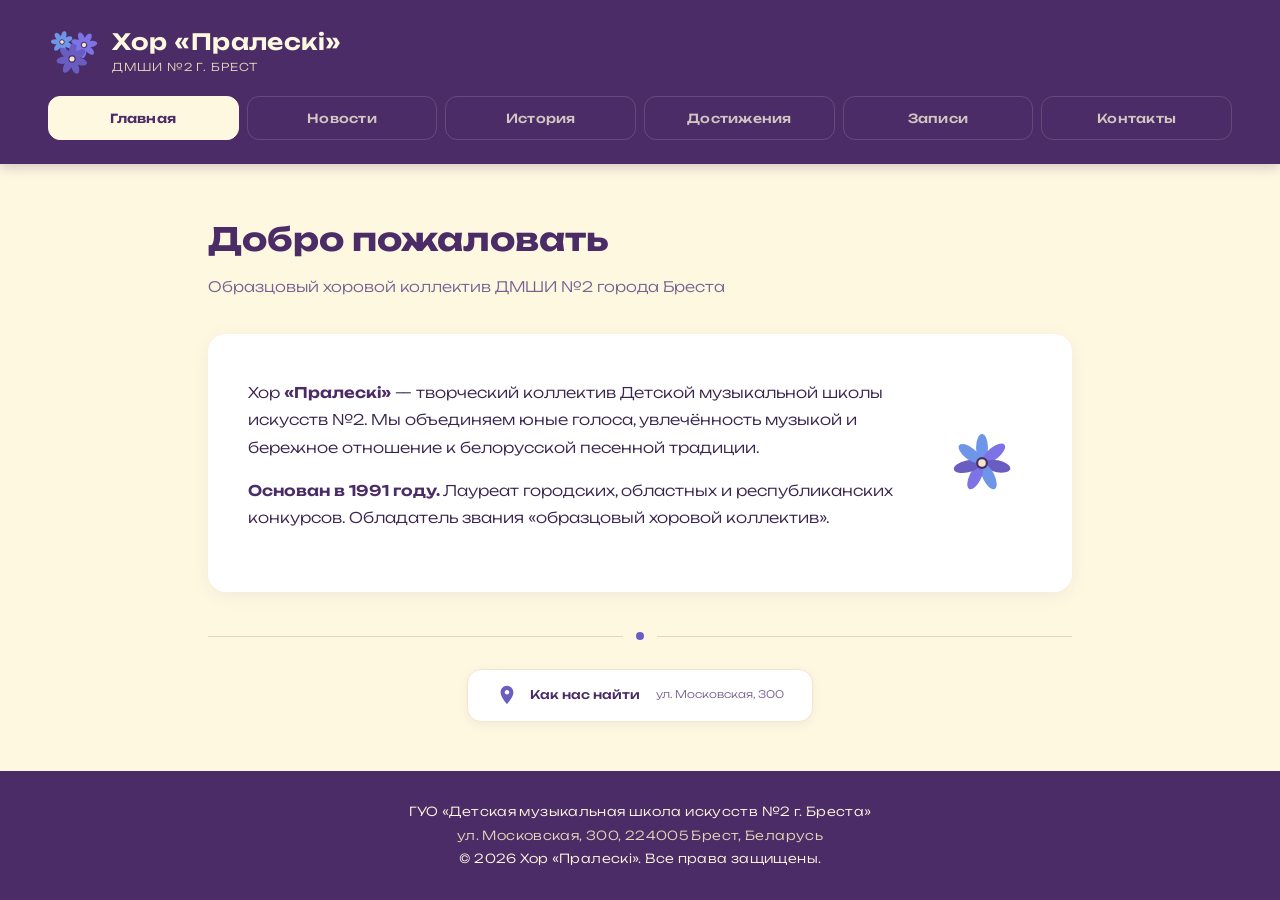
==== commit 7a4e386c: "Update index.html" ====
--- a/index.html
+++ b/index.html
@@ -32,7 +32,6 @@
       list-style: none;
     }
 
-    /* ===== Header ===== */
     .site-header {
       background-color: #4B2C66;
       padding: 1.6rem 3rem 1.5rem;
@@ -101,7 +100,6 @@
       border-color: #FFF8E1;
     }
 
-    /* ===== Main ===== */
     .main-content {
       flex: 1;
       padding: 3rem 3rem 2rem;
@@ -122,7 +120,6 @@
       margin-bottom: 2.2rem;
     }
 
-    /* Welcome block */
     .welcome-block {
       background-color: #ffffff;
       border-radius: 18px;
@@ -173,7 +170,6 @@
       flex-shrink: 0;
     }
 
-    /* ===== Уменьшенный блок "Как нас найти" (одна карточка) ===== */
     .find-us-section {
       display: flex;
       justify-content: center;
@@ -209,7 +205,6 @@
       margin-left: 0.3rem;
     }
 
-    /* ===== Footer ===== */
     .site-footer {
       background-color: #4B2C66;
       color: #FFF8E1;
@@ -357,9 +352,7 @@
       <span class="divider-line"></span>
     </div>
 
-    <!-- Уменьшенный блок "Как нас найти" — одна карточка -->
     <div class="find-us-section">
-      <!-- Ссылка заменена на /address -->
       <a href="/address" class="find-us-card">
         <svg viewBox="0 0 24 24">
           <path d="M12 2C8.13 2 5 5.13 5 9c0 5.25 7 13 7 13s7-7.75 7-13c0-3.87-3.13-7-7-7zm0 9.5c-1.38 0-2.5-1.12-2.5-2.5S10.62 6.5 12 6.5s2.5 1.12 2.5 2.5S13.38 11.5 12 11.5z"/>
@@ -377,383 +370,4 @@
   </footer>
 
 </body>
-</html><!DOCTYPE html>
-<html lang="ru">
-<head>
-  <meta charset="UTF-8">
-  <meta name="viewport" content="width=device-width, initial-scale=1.0, maximum-scale=5.0, user-scalable=yes">
-  <title>Хор «Пралескі» — ДМШИ №2 Брест</title>
-
-  <link rel="preconnect" href="https://fonts.googleapis.com">
-  <link rel="preconnect" href="https://fonts.gstatic.com" crossorigin>
-  <link href="https://fonts.googleapis.com/css2?family=Unbounded:wght@300;400;500;600;700&display=swap" rel="stylesheet">
-
-  <style>
-    * {
-      margin: 0;
-      padding: 0;
-      box-sizing: border-box;
-    }
-    body {
-      background-color: #FFF8E1;
-      font-family: 'Unbounded', sans-serif;
-      color: #4B2C66;
-      line-height: 1.7;
-      min-height: 100vh;
-      display: flex;
-      flex-direction: column;
-    }
-    a {
-      text-decoration: none;
-      color: inherit;
-    }
-    ul {
-      list-style: none;
-    }
-
-    /* ===== Header ===== */
-    .site-header {
-      background-color: #4B2C66;
-      padding: 1.6rem 3rem 1.5rem;
-      display: flex;
-      flex-direction: column;
-      gap: 1.3rem;
-      box-shadow: 0 3px 12px rgba(75, 44, 102, 0.25);
-    }
-    .header-top {
-      display: flex;
-      align-items: center;
-      gap: 0.9rem;
-    }
-    .logo-icon {
-      width: 50px;
-      height: 50px;
-      display: block;
-      flex-shrink: 0;
-    }
-    .site-title {
-      font-size: 1.4rem;
-      font-weight: 600;
-      color: #FFF8E1;
-      letter-spacing: 0.02em;
-      line-height: 1.3;
-    }
-    .site-title small {
-      display: block;
-      font-size: 0.68rem;
-      font-weight: 300;
-      color: #E6D5B8;
-      letter-spacing: 0.08em;
-      margin-top: 4px;
-      text-transform: uppercase;
-    }
-    .main-nav {
-      width: 100%;
-    }
-    .nav-list {
-      display: grid;
-      grid-template-columns: repeat(6, 1fr);
-      gap: 0.5rem;
-    }
-    .nav-list a {
-      display: block;
-      text-align: center;
-      padding: 0.65rem 0.5rem;
-      font-size: 0.78rem;
-      font-weight: 500;
-      color: rgba(255, 248, 225, 0.75);
-      border-radius: 12px;
-      border: 1px solid rgba(255, 248, 225, 0.15);
-      transition: color 0.2s, background-color 0.2s, border-color 0.2s;
-      letter-spacing: 0.02em;
-      white-space: nowrap;
-    }
-    .nav-list a:hover {
-      color: #FFF8E1;
-      background-color: rgba(255, 248, 225, 0.1);
-      border-color: rgba(255, 248, 225, 0.3);
-    }
-    .nav-list a.active-page {
-      color: #4B2C66;
-      font-weight: 600;
-      background-color: #FFF8E1;
-      border-color: #FFF8E1;
-    }
-
-    /* ===== Main ===== */
-    .main-content {
-      flex: 1;
-      padding: 3rem 3rem 2rem;
-      max-width: 960px;
-      margin: 0 auto;
-      width: 100%;
-    }
-    .page-title {
-      font-size: 2rem;
-      font-weight: 700;
-      color: #4B2C66;
-      margin-bottom: 0.5rem;
-    }
-    .page-subtitle {
-      font-size: 0.9rem;
-      font-weight: 300;
-      color: #7A6393;
-      margin-bottom: 2.2rem;
-    }
-
-    /* Welcome block */
-    .welcome-block {
-      background-color: #ffffff;
-      border-radius: 18px;
-      padding: 2.8rem 2.5rem;
-      box-shadow: 0 4px 18px rgba(75, 44, 102, 0.07);
-      display: flex;
-      flex-wrap: wrap;
-      align-items: center;
-      gap: 2rem;
-      margin-bottom: 2.5rem;
-    }
-    .welcome-text {
-      flex: 1 1 280px;
-    }
-    .welcome-text p {
-      font-size: 0.92rem;
-      font-weight: 300;
-      color: #3A2550;
-      margin-bottom: 1rem;
-      line-height: 1.85;
-    }
-    .welcome-text .highlight {
-      font-weight: 600;
-      color: #4B2C66;
-    }
-    .hero-svg {
-      flex: 0 0 auto;
-      width: 100px;
-      height: 100px;
-    }
-
-    .divider {
-      display: flex;
-      align-items: center;
-      gap: 0.8rem;
-      margin: 2.2rem 0 1.8rem;
-    }
-    .divider-line {
-      flex: 1;
-      height: 1px;
-      background-color: #E6D5B8;
-    }
-    .divider-icon {
-      width: 8px;
-      height: 8px;
-      background-color: #6A5DC2;
-      border-radius: 50%;
-      flex-shrink: 0;
-    }
-
-    /* ===== Уменьшенный блок "Как нас найти" (одна карточка) ===== */
-    .find-us-section {
-      display: flex;
-      justify-content: center;
-    }
-    .find-us-card {
-      background-color: #ffffff;
-      border-radius: 14px;
-      padding: 0.9rem 1.8rem;
-      box-shadow: 0 3px 12px rgba(75, 44, 102, 0.07);
-      border: 1px solid #F0E6C8;
-      display: inline-flex;
-      align-items: center;
-      gap: 0.7rem;
-      font-weight: 500;
-      font-size: 0.75rem;
-      color: #4B2C66;
-      transition: transform 0.2s, box-shadow 0.2s;
-    }
-    .find-us-card:hover {
-      transform: translateY(-2px);
-      box-shadow: 0 6px 16px rgba(75, 44, 102, 0.12);
-    }
-    .find-us-card svg {
-      width: 22px;
-      height: 22px;
-      fill: #6A5DC2;
-      flex-shrink: 0;
-    }
-    .find-us-card .address {
-      font-weight: 300;
-      font-size: 0.65rem;
-      color: #7A6393;
-      margin-left: 0.3rem;
-    }
-
-    /* ===== Footer ===== */
-    .site-footer {
-      background-color: #4B2C66;
-      color: #FFF8E1;
-      text-align: center;
-      padding: 1.8rem 1.5rem;
-      font-size: 0.78rem;
-      font-weight: 300;
-      letter-spacing: 0.03em;
-      margin-top: auto;
-      line-height: 1.9;
-    }
-    .site-footer .footer-address {
-      color: #E6D5B8;
-    }
-
-    @media (max-width: 900px) {
-      .site-header {
-        padding: 1.2rem 1.4rem;
-      }
-      .nav-list {
-        grid-template-columns: repeat(3, 1fr);
-      }
-      .nav-list a {
-        padding: 0.55rem 0.4rem;
-        font-size: 0.72rem;
-      }
-      .main-content {
-        padding: 2rem 1.4rem 1.5rem;
-      }
-      .welcome-block {
-        padding: 2rem 1.4rem;
-        flex-direction: column;
-        text-align: center;
-      }
-      .page-title {
-        font-size: 1.7rem;
-      }
-      .find-us-card {
-        font-size: 0.7rem;
-        padding: 0.7rem 1.2rem;
-        flex-wrap: wrap;
-        justify-content: center;
-      }
-      .find-us-card .address {
-        display: block;
-        width: 100%;
-        text-align: center;
-        margin-left: 0;
-      }
-    }
-  </style>
-</head>
-<body>
-
-  <header class="site-header">
-    <div class="header-top">
-      <svg viewBox="0 0 100 100" xmlns="http://www.w3.org/2000/svg" class="logo-icon" aria-label="Логотип хора Пралескі">
-        <g transform="translate(28, 32) scale(0.65) rotate(15)">
-          <ellipse cx="0" cy="-18" rx="8" ry="16" fill="#6E95E8" />
-          <ellipse cx="0" cy="-18" rx="8" ry="16" fill="#6E95E8" transform="rotate(51)" />
-          <ellipse cx="0" cy="-18" rx="8" ry="16" fill="#6E95E8" transform="rotate(102)" />
-          <ellipse cx="0" cy="-18" rx="8" ry="16" fill="#6E95E8" transform="rotate(154)" />
-          <ellipse cx="0" cy="-18" rx="8" ry="16" fill="#6E95E8" transform="rotate(206)" />
-          <ellipse cx="0" cy="-18" rx="8" ry="16" fill="#6E95E8" transform="rotate(257)" />
-          <ellipse cx="0" cy="-18" rx="8" ry="16" fill="#6E95E8" transform="rotate(308)" />
-          <circle cx="0" cy="0" r="8" fill="#4B2C66" />
-          <circle cx="0" cy="0" r="5.5" fill="#F0E6C8" />
-        </g>
-        <g transform="translate(72, 38) scale(0.78) rotate(-20)">
-          <ellipse cx="0" cy="-18" rx="8" ry="16" fill="#7D73E6" />
-          <ellipse cx="0" cy="-18" rx="8" ry="16" fill="#7D73E6" transform="rotate(51)" />
-          <ellipse cx="0" cy="-18" rx="8" ry="16" fill="#7D73E6" transform="rotate(102)" />
-          <ellipse cx="0" cy="-18" rx="8" ry="16" fill="#7D73E6" transform="rotate(154)" />
-          <ellipse cx="0" cy="-18" rx="8" ry="16" fill="#7D73E6" transform="rotate(206)" />
-          <ellipse cx="0" cy="-18" rx="8" ry="16" fill="#7D73E6" transform="rotate(257)" />
-          <ellipse cx="0" cy="-18" rx="8" ry="16" fill="#7D73E6" transform="rotate(308)" />
-          <circle cx="0" cy="0" r="8" fill="#4B2C66" />
-          <circle cx="0" cy="0" r="5.5" fill="#F0E6C8" />
-        </g>
-        <g transform="translate(48, 66) scale(0.92) rotate(5)">
-          <ellipse cx="0" cy="-18" rx="8" ry="16" fill="#6A5DC2" />
-          <ellipse cx="0" cy="-18" rx="8" ry="16" fill="#6A5DC2" transform="rotate(51)" />
-          <ellipse cx="0" cy="-18" rx="8" ry="16" fill="#6A5DC2" transform="rotate(102)" />
-          <ellipse cx="0" cy="-18" rx="8" ry="16" fill="#6A5DC2" transform="rotate(154)" />
-          <ellipse cx="0" cy="-18" rx="8" ry="16" fill="#6A5DC2" transform="rotate(206)" />
-          <ellipse cx="0" cy="-18" rx="8" ry="16" fill="#6A5DC2" transform="rotate(257)" />
-          <ellipse cx="0" cy="-18" rx="8" ry="16" fill="#6A5DC2" transform="rotate(308)" />
-          <circle cx="0" cy="0" r="8" fill="#4B2C66" />
-          <circle cx="0" cy="0" r="5.5" fill="#F0E6C8" />
-        </g>
-      </svg>
-      <div class="site-title">
-        Хор «Пралескі»
-        <small>ДМШИ №2 г. Брест</small>
-      </div>
-    </div>
-
-    <nav class="main-nav" aria-label="Основное меню">
-      <ul class="nav-list">
-        <li><a href="index.html" class="active-page">Главная</a></li>
-        <li><a href="news.html">Новости</a></li>
-        <li><a href="history.html">История</a></li>
-        <li><a href="achievements.html">Достижения</a></li>
-        <li><a href="recordings.html">Записи</a></li>
-        <li><a href="contacts.html">Контакты</a></li>
-      </ul>
-    </nav>
-  </header>
-
-  <main class="main-content">
-    <h1 class="page-title">Добро пожаловать</h1>
-    <p class="page-subtitle">Образцовый хоровой коллектив ДМШИ №2 города Бреста</p>
-
-    <div class="welcome-block">
-      <div class="welcome-text">
-        <p>
-          Хор <span class="highlight">«Пралескі»</span> — творческий коллектив Детской музыкальной школы искусств №2.
-          Мы объединяем юные голоса, увлечённость музыкой и бережное отношение к белорусской песенной традиции.
-        </p>
-        <p>
-          <span class="highlight">Основан в 1991 году.</span> Лауреат городских, областных и республиканских конкурсов.
-          Обладатель звания «образцовый хоровой коллектив».
-        </p>
-      </div>
-      <div class="hero-svg" aria-hidden="true">
-        <svg viewBox="0 0 100 100" width="100" height="100">
-          <g transform="translate(50,50) scale(0.85)">
-            <ellipse cx="0" cy="-18" rx="7" ry="16" fill="#6E95E8" transform="rotate(0)" />
-            <ellipse cx="0" cy="-18" rx="7" ry="16" fill="#7D73E6" transform="rotate(51)" />
-            <ellipse cx="0" cy="-18" rx="7" ry="16" fill="#6A5DC2" transform="rotate(102)" />
-            <ellipse cx="0" cy="-18" rx="7" ry="16" fill="#6E95E8" transform="rotate(154)" />
-            <ellipse cx="0" cy="-18" rx="7" ry="16" fill="#7D73E6" transform="rotate(206)" />
-            <ellipse cx="0" cy="-18" rx="7" ry="16" fill="#6A5DC2" transform="rotate(257)" />
-            <ellipse cx="0" cy="-18" rx="7" ry="16" fill="#6E95E8" transform="rotate(308)" />
-            <circle cx="0" cy="0" r="7" fill="#4B2C66" />
-            <circle cx="0" cy="0" r="4.5" fill="#F0E6C8" />
-          </g>
-        </svg>
-      </div>
-    </div>
-
-    <div class="divider">
-      <span class="divider-line"></span>
-      <span class="divider-icon"></span>
-      <span class="divider-line"></span>
-    </div>
-
-    <!-- Уменьшенный блок "Как нас найти" — одна карточка -->
-    <div class="find-us-section">
-      <!-- Ссылка заменена на /address -->
-      <a href="/address" class="find-us-card">
-        <svg viewBox="0 0 24 24">
-          <path d="M12 2C8.13 2 5 5.13 5 9c0 5.25 7 13 7 13s7-7.75 7-13c0-3.87-3.13-7-7-7zm0 9.5c-1.38 0-2.5-1.12-2.5-2.5S10.62 6.5 12 6.5s2.5 1.12 2.5 2.5S13.38 11.5 12 11.5z"/>
-        </svg>
-        <span>Как нас найти</span>
-        <span class="address">ул. Московская, 300</span>
-      </a>
-    </div>
-  </main>
-
-  <footer class="site-footer">
-    <p>ГУО «Детская музыкальная школа искусств №2 г. Бреста»</p>
-    <p class="footer-address">ул. Московская, 300, 224005 Брест, Беларусь</p>
-    <p>&copy; 2026 Хор «Пралескі». Все права защищены.</p>
-  </footer>
-
-</body>
 </html>
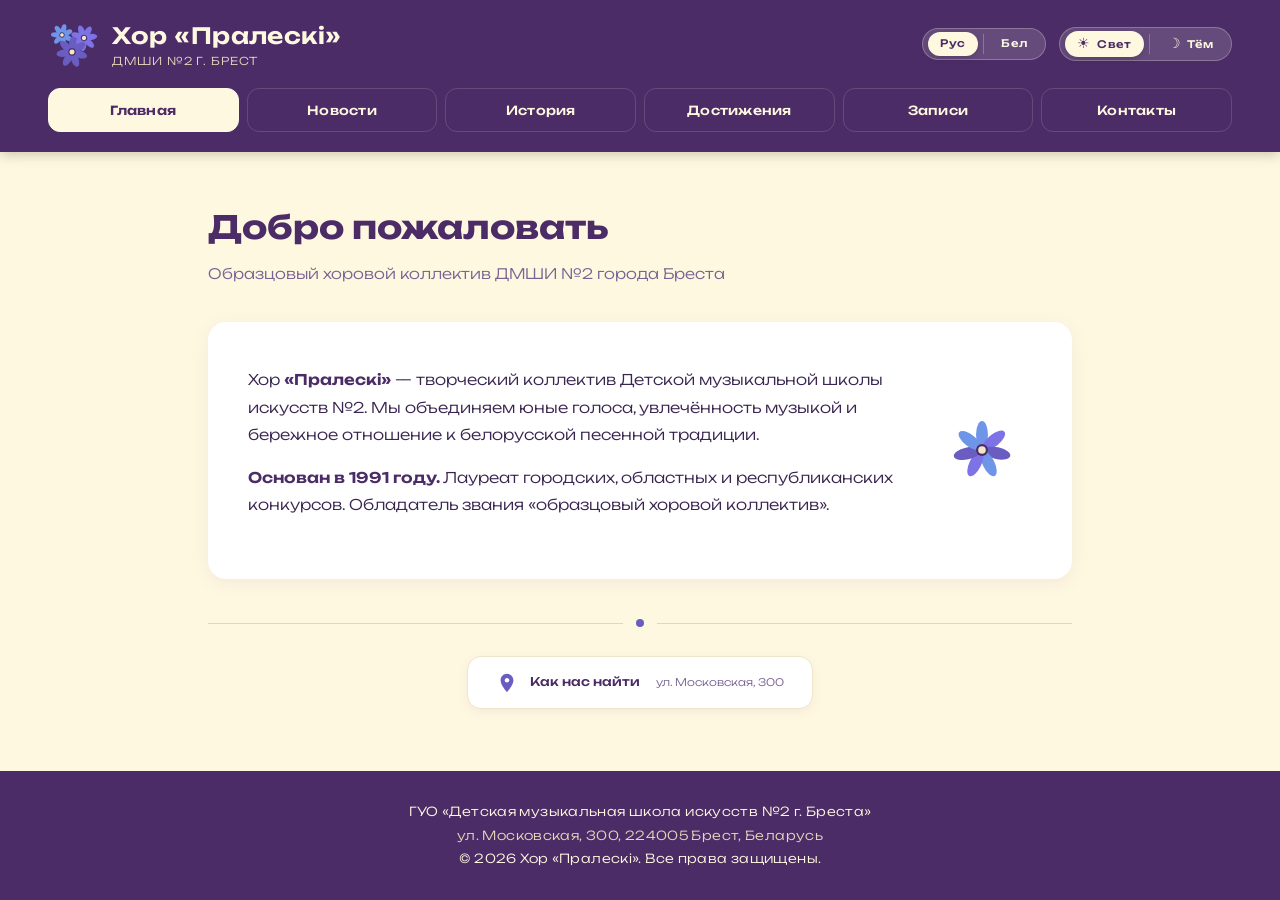
==== commit fc7cd987: "Update index.html" ====
--- a/index.html
+++ b/index.html
@@ -10,19 +10,80 @@
   <link href="https://fonts.googleapis.com/css2?family=Unbounded:wght@300;400;500;600;700&display=swap" rel="stylesheet">
 
   <style>
+    /* CSS variables для светлой темы (по умолчанию) */
+    :root {
+      --bg-body: #FFF8E1;
+      --bg-header: #4B2C66;
+      --bg-footer: #4B2C66;
+      --bg-card: #ffffff;
+      --bg-welcome: #ffffff;
+      --text-primary: #4B2C66;
+      --text-secondary: #3A2550;
+      --text-muted: #7A6393;
+      --text-header: #FFF8E1;
+      --text-footer: #FFF8E1;
+      --text-footer-address: #E6D5B8;
+      --border-light: #E6D5B8;
+      --border-card: #F0E6C8;
+      --shadow: rgba(75, 44, 102, 0.07);
+      --shadow-hover: rgba(75, 44, 102, 0.12);
+      --nav-hover-bg: rgba(255, 248, 225, 0.1);
+      --nav-border: rgba(255, 248, 225, 0.15);
+      --divider-line: #E6D5B8;
+      --divider-dot: #6A5DC2;
+      --icon-fill: #6A5DC2;
+      --btn-toggle-bg: rgba(255, 255, 255, 0.15);
+      --btn-toggle-hover: rgba(255, 255, 255, 0.25);
+      --btn-toggle-border: rgba(255, 248, 225, 0.25);
+      --btn-toggle-color: #FFF8E1;
+      --btn-toggle-active-bg: #FFF8E1;
+      --btn-toggle-active-color: #4B2C66;
+    }
+
+    /* Тёмная тема */
+    body.dark-theme {
+      --bg-body: #2C1F3A;
+      --bg-header: #1F1429;
+      --bg-footer: #1F1429;
+      --bg-card: #3A2A4A;
+      --bg-welcome: #3A2A4A;
+      --text-primary: #F0E6C8;
+      --text-secondary: #D8CBB5;
+      --text-muted: #B09BB0;
+      --text-header: #FFF8E1;
+      --text-footer: #FFF8E1;
+      --text-footer-address: #B09BB0;
+      --border-light: #5A4A6A;
+      --border-card: #5A4A6A;
+      --shadow: rgba(0, 0, 0, 0.3);
+      --shadow-hover: rgba(0, 0, 0, 0.4);
+      --nav-hover-bg: rgba(255, 248, 225, 0.08);
+      --nav-border: rgba(255, 248, 225, 0.1);
+      --divider-line: #5A4A6A;
+      --divider-dot: #B09BB0;
+      --icon-fill: #B09BB0;
+      --btn-toggle-bg: rgba(255, 248, 225, 0.10);
+      --btn-toggle-hover: rgba(255, 248, 225, 0.20);
+      --btn-toggle-border: rgba(255, 248, 225, 0.15);
+      --btn-toggle-color: #F0E6C8;
+      --btn-toggle-active-bg: #F0E6C8;
+      --btn-toggle-active-color: #2C1F3A;
+    }
+
     * {
       margin: 0;
       padding: 0;
       box-sizing: border-box;
     }
     body {
-      background-color: #FFF8E1;
+      background-color: var(--bg-body);
       font-family: 'Unbounded', sans-serif;
-      color: #4B2C66;
+      color: var(--text-primary);
       line-height: 1.7;
       min-height: 100vh;
       display: flex;
       flex-direction: column;
+      transition: background-color 0.3s, color 0.3s;
     }
     a {
       text-decoration: none;
@@ -33,14 +94,21 @@
     }
 
     .site-header {
-      background-color: #4B2C66;
-      padding: 1.6rem 3rem 1.5rem;
+      background-color: var(--bg-header);
+      padding: 1.2rem 3rem 1.2rem;
       display: flex;
       flex-direction: column;
-      gap: 1.3rem;
-      box-shadow: 0 3px 12px rgba(75, 44, 102, 0.25);
+      gap: 1.2rem;
+      box-shadow: 0 3px 12px rgba(0, 0, 0, 0.2);
+      transition: background-color 0.3s;
     }
     .header-top {
+      display: flex;
+      align-items: center;
+      justify-content: space-between;
+      gap: 0.9rem;
+    }
+    .header-left {
       display: flex;
       align-items: center;
       gap: 0.9rem;
@@ -54,19 +122,80 @@
     .site-title {
       font-size: 1.4rem;
       font-weight: 600;
-      color: #FFF8E1;
+      color: var(--text-header);
       letter-spacing: 0.02em;
       line-height: 1.3;
+      transition: color 0.3s;
     }
     .site-title small {
       display: block;
       font-size: 0.68rem;
       font-weight: 300;
-      color: #E6D5B8;
+      color: var(--text-footer-address);
       letter-spacing: 0.08em;
       margin-top: 4px;
       text-transform: uppercase;
-    }
+      transition: color 0.3s;
+    }
+
+    /* Блок переключателей */
+    .header-controls {
+      display: flex;
+      align-items: center;
+      gap: 0.8rem;
+      flex-shrink: 0;
+    }
+    .toggle-group {
+      display: flex;
+      align-items: center;
+      gap: 0.3rem;
+      background: var(--btn-toggle-bg);
+      border-radius: 30px;
+      padding: 0.2rem 0.3rem;
+      border: 1px solid var(--btn-toggle-border);
+      transition: background 0.3s, border-color 0.3s;
+    }
+    .toggle-btn {
+      background: transparent;
+      border: none;
+      padding: 0.3rem 0.8rem;
+      border-radius: 30px;
+      font-family: 'Unbounded', sans-serif;
+      font-size: 0.65rem;
+      font-weight: 500;
+      color: var(--btn-toggle-color);
+      cursor: pointer;
+      transition: background 0.25s, color 0.25s, transform 0.1s;
+      letter-spacing: 0.03em;
+      white-space: nowrap;
+      line-height: 1.4;
+    }
+    .toggle-btn:hover {
+      background: var(--btn-toggle-hover);
+    }
+    .toggle-btn.active {
+      background: var(--btn-toggle-active-bg);
+      color: var(--btn-toggle-active-color);
+      box-shadow: 0 2px 6px rgba(0,0,0,0.15);
+    }
+    .toggle-btn:active {
+      transform: scale(0.94);
+    }
+    .toggle-separator {
+      width: 1px;
+      height: 20px;
+      background: var(--btn-toggle-border);
+      transition: background 0.3s;
+    }
+
+    /* Иконки темы – символы вместо смайлов */
+    .theme-icon {
+      display: inline-block;
+      font-size: 0.9rem;
+      line-height: 1;
+      margin-right: 0.2rem;
+    }
+
     .main-nav {
       width: 100%;
     }
@@ -81,23 +210,23 @@
       padding: 0.65rem 0.5rem;
       font-size: 0.78rem;
       font-weight: 500;
-      color: rgba(255, 248, 225, 0.75);
+      color: var(--text-footer);
       border-radius: 12px;
-      border: 1px solid rgba(255, 248, 225, 0.15);
-      transition: color 0.2s, background-color 0.2s, border-color 0.2s;
+      border: 1px solid var(--nav-border);
+      transition: color 0.2s, background-color 0.2s, border-color 0.2s, background-color 0.3s;
       letter-spacing: 0.02em;
       white-space: nowrap;
     }
     .nav-list a:hover {
-      color: #FFF8E1;
-      background-color: rgba(255, 248, 225, 0.1);
+      color: var(--text-header);
+      background-color: var(--nav-hover-bg);
       border-color: rgba(255, 248, 225, 0.3);
     }
     .nav-list a.active-page {
-      color: #4B2C66;
+      color: var(--btn-toggle-active-color);
       font-weight: 600;
-      background-color: #FFF8E1;
-      border-color: #FFF8E1;
+      background-color: var(--btn-toggle-active-bg);
+      border-color: var(--btn-toggle-active-bg);
     }
 
     .main-content {
@@ -110,26 +239,29 @@
     .page-title {
       font-size: 2rem;
       font-weight: 700;
-      color: #4B2C66;
+      color: var(--text-primary);
       margin-bottom: 0.5rem;
+      transition: color 0.3s;
     }
     .page-subtitle {
       font-size: 0.9rem;
       font-weight: 300;
-      color: #7A6393;
+      color: var(--text-muted);
       margin-bottom: 2.2rem;
+      transition: color 0.3s;
     }
 
     .welcome-block {
-      background-color: #ffffff;
+      background-color: var(--bg-welcome);
       border-radius: 18px;
       padding: 2.8rem 2.5rem;
-      box-shadow: 0 4px 18px rgba(75, 44, 102, 0.07);
+      box-shadow: 0 4px 18px var(--shadow);
       display: flex;
       flex-wrap: wrap;
       align-items: center;
       gap: 2rem;
       margin-bottom: 2.5rem;
+      transition: background-color 0.3s, box-shadow 0.3s;
     }
     .welcome-text {
       flex: 1 1 280px;
@@ -137,13 +269,15 @@
     .welcome-text p {
       font-size: 0.92rem;
       font-weight: 300;
-      color: #3A2550;
+      color: var(--text-secondary);
       margin-bottom: 1rem;
       line-height: 1.85;
+      transition: color 0.3s;
     }
     .welcome-text .highlight {
       font-weight: 600;
-      color: #4B2C66;
+      color: var(--text-primary);
+      transition: color 0.3s;
     }
     .hero-svg {
       flex: 0 0 auto;
@@ -160,14 +294,16 @@
     .divider-line {
       flex: 1;
       height: 1px;
-      background-color: #E6D5B8;
+      background-color: var(--divider-line);
+      transition: background-color 0.3s;
     }
     .divider-icon {
       width: 8px;
       height: 8px;
-      background-color: #6A5DC2;
+      background-color: var(--divider-dot);
       border-radius: 50%;
       flex-shrink: 0;
+      transition: background-color 0.3s;
     }
 
     .find-us-section {
@@ -175,39 +311,41 @@
       justify-content: center;
     }
     .find-us-card {
-      background-color: #ffffff;
+      background-color: var(--bg-card);
       border-radius: 14px;
       padding: 0.9rem 1.8rem;
-      box-shadow: 0 3px 12px rgba(75, 44, 102, 0.07);
-      border: 1px solid #F0E6C8;
+      box-shadow: 0 3px 12px var(--shadow);
+      border: 1px solid var(--border-card);
       display: inline-flex;
       align-items: center;
       gap: 0.7rem;
       font-weight: 500;
       font-size: 0.75rem;
-      color: #4B2C66;
-      transition: transform 0.2s, box-shadow 0.2s;
+      color: var(--text-primary);
+      transition: transform 0.2s, box-shadow 0.2s, background-color 0.3s, border-color 0.3s, color 0.3s;
     }
     .find-us-card:hover {
       transform: translateY(-2px);
-      box-shadow: 0 6px 16px rgba(75, 44, 102, 0.12);
+      box-shadow: 0 6px 16px var(--shadow-hover);
     }
     .find-us-card svg {
       width: 22px;
       height: 22px;
-      fill: #6A5DC2;
+      fill: var(--icon-fill);
       flex-shrink: 0;
+      transition: fill 0.3s;
     }
     .find-us-card .address {
       font-weight: 300;
       font-size: 0.65rem;
-      color: #7A6393;
+      color: var(--text-muted);
       margin-left: 0.3rem;
+      transition: color 0.3s;
     }
 
     .site-footer {
-      background-color: #4B2C66;
-      color: #FFF8E1;
+      background-color: var(--bg-footer);
+      color: var(--text-footer);
       text-align: center;
       padding: 1.8rem 1.5rem;
       font-size: 0.78rem;
@@ -215,14 +353,41 @@
       letter-spacing: 0.03em;
       margin-top: auto;
       line-height: 1.9;
+      transition: background-color 0.3s, color 0.3s;
     }
     .site-footer .footer-address {
-      color: #E6D5B8;
+      color: var(--text-footer-address);
+      transition: color 0.3s;
     }
 
     @media (max-width: 900px) {
       .site-header {
         padding: 1.2rem 1.4rem;
+      }
+      .header-top {
+        flex-wrap: wrap;
+        gap: 0.6rem;
+      }
+      .header-left {
+        flex: 1 1 auto;
+      }
+      .header-controls {
+        flex: 0 1 auto;
+        margin-left: auto;
+        gap: 0.5rem;
+      }
+      .toggle-btn {
+        font-size: 0.6rem;
+        padding: 0.2rem 0.6rem;
+      }
+      .toggle-group {
+        padding: 0.15rem 0.25rem;
+      }
+      .site-title {
+        font-size: 1.1rem;
+      }
+      .site-title small {
+        font-size: 0.6rem;
       }
       .nav-list {
         grid-template-columns: repeat(3, 1fr);
@@ -255,77 +420,109 @@
         margin-left: 0;
       }
     }
+    @media (max-width: 480px) {
+      .header-controls {
+        flex-wrap: wrap;
+        justify-content: flex-end;
+        width: 100%;
+      }
+      .toggle-group {
+        flex: 1 1 auto;
+        justify-content: center;
+      }
+    }
   </style>
 </head>
 <body>
 
   <header class="site-header">
     <div class="header-top">
-      <svg viewBox="0 0 100 100" xmlns="http://www.w3.org/2000/svg" class="logo-icon" aria-label="Логотип хора Пралескі">
-        <g transform="translate(28, 32) scale(0.65) rotate(15)">
-          <ellipse cx="0" cy="-18" rx="8" ry="16" fill="#6E95E8" />
-          <ellipse cx="0" cy="-18" rx="8" ry="16" fill="#6E95E8" transform="rotate(51)" />
-          <ellipse cx="0" cy="-18" rx="8" ry="16" fill="#6E95E8" transform="rotate(102)" />
-          <ellipse cx="0" cy="-18" rx="8" ry="16" fill="#6E95E8" transform="rotate(154)" />
-          <ellipse cx="0" cy="-18" rx="8" ry="16" fill="#6E95E8" transform="rotate(206)" />
-          <ellipse cx="0" cy="-18" rx="8" ry="16" fill="#6E95E8" transform="rotate(257)" />
-          <ellipse cx="0" cy="-18" rx="8" ry="16" fill="#6E95E8" transform="rotate(308)" />
-          <circle cx="0" cy="0" r="8" fill="#4B2C66" />
-          <circle cx="0" cy="0" r="5.5" fill="#F0E6C8" />
-        </g>
-        <g transform="translate(72, 38) scale(0.78) rotate(-20)">
-          <ellipse cx="0" cy="-18" rx="8" ry="16" fill="#7D73E6" />
-          <ellipse cx="0" cy="-18" rx="8" ry="16" fill="#7D73E6" transform="rotate(51)" />
-          <ellipse cx="0" cy="-18" rx="8" ry="16" fill="#7D73E6" transform="rotate(102)" />
-          <ellipse cx="0" cy="-18" rx="8" ry="16" fill="#7D73E6" transform="rotate(154)" />
-          <ellipse cx="0" cy="-18" rx="8" ry="16" fill="#7D73E6" transform="rotate(206)" />
-          <ellipse cx="0" cy="-18" rx="8" ry="16" fill="#7D73E6" transform="rotate(257)" />
-          <ellipse cx="0" cy="-18" rx="8" ry="16" fill="#7D73E6" transform="rotate(308)" />
-          <circle cx="0" cy="0" r="8" fill="#4B2C66" />
-          <circle cx="0" cy="0" r="5.5" fill="#F0E6C8" />
-        </g>
-        <g transform="translate(48, 66) scale(0.92) rotate(5)">
-          <ellipse cx="0" cy="-18" rx="8" ry="16" fill="#6A5DC2" />
-          <ellipse cx="0" cy="-18" rx="8" ry="16" fill="#6A5DC2" transform="rotate(51)" />
-          <ellipse cx="0" cy="-18" rx="8" ry="16" fill="#6A5DC2" transform="rotate(102)" />
-          <ellipse cx="0" cy="-18" rx="8" ry="16" fill="#6A5DC2" transform="rotate(154)" />
-          <ellipse cx="0" cy="-18" rx="8" ry="16" fill="#6A5DC2" transform="rotate(206)" />
-          <ellipse cx="0" cy="-18" rx="8" ry="16" fill="#6A5DC2" transform="rotate(257)" />
-          <ellipse cx="0" cy="-18" rx="8" ry="16" fill="#6A5DC2" transform="rotate(308)" />
-          <circle cx="0" cy="0" r="8" fill="#4B2C66" />
-          <circle cx="0" cy="0" r="5.5" fill="#F0E6C8" />
-        </g>
-      </svg>
-      <div class="site-title">
-        Хор «Пралескі»
-        <small>ДМШИ №2 г. Брест</small>
+      <div class="header-left">
+        <svg viewBox="0 0 100 100" xmlns="http://www.w3.org/2000/svg" class="logo-icon" aria-label="Логотип хора Пралескі">
+          <g transform="translate(28, 32) scale(0.65) rotate(15)">
+            <ellipse cx="0" cy="-18" rx="8" ry="16" fill="#6E95E8" />
+            <ellipse cx="0" cy="-18" rx="8" ry="16" fill="#6E95E8" transform="rotate(51)" />
+            <ellipse cx="0" cy="-18" rx="8" ry="16" fill="#6E95E8" transform="rotate(102)" />
+            <ellipse cx="0" cy="-18" rx="8" ry="16" fill="#6E95E8" transform="rotate(154)" />
+            <ellipse cx="0" cy="-18" rx="8" ry="16" fill="#6E95E8" transform="rotate(206)" />
+            <ellipse cx="0" cy="-18" rx="8" ry="16" fill="#6E95E8" transform="rotate(257)" />
+            <ellipse cx="0" cy="-18" rx="8" ry="16" fill="#6E95E8" transform="rotate(308)" />
+            <circle cx="0" cy="0" r="8" fill="#4B2C66" />
+            <circle cx="0" cy="0" r="5.5" fill="#F0E6C8" />
+          </g>
+          <g transform="translate(72, 38) scale(0.78) rotate(-20)">
+            <ellipse cx="0" cy="-18" rx="8" ry="16" fill="#7D73E6" />
+            <ellipse cx="0" cy="-18" rx="8" ry="16" fill="#7D73E6" transform="rotate(51)" />
+            <ellipse cx="0" cy="-18" rx="8" ry="16" fill="#7D73E6" transform="rotate(102)" />
+            <ellipse cx="0" cy="-18" rx="8" ry="16" fill="#7D73E6" transform="rotate(154)" />
+            <ellipse cx="0" cy="-18" rx="8" ry="16" fill="#7D73E6" transform="rotate(206)" />
+            <ellipse cx="0" cy="-18" rx="8" ry="16" fill="#7D73E6" transform="rotate(257)" />
+            <ellipse cx="0" cy="-18" rx="8" ry="16" fill="#7D73E6" transform="rotate(308)" />
+            <circle cx="0" cy="0" r="8" fill="#4B2C66" />
+            <circle cx="0" cy="0" r="5.5" fill="#F0E6C8" />
+          </g>
+          <g transform="translate(48, 66) scale(0.92) rotate(5)">
+            <ellipse cx="0" cy="-18" rx="8" ry="16" fill="#6A5DC2" />
+            <ellipse cx="0" cy="-18" rx="8" ry="16" fill="#6A5DC2" transform="rotate(51)" />
+            <ellipse cx="0" cy="-18" rx="8" ry="16" fill="#6A5DC2" transform="rotate(102)" />
+            <ellipse cx="0" cy="-18" rx="8" ry="16" fill="#6A5DC2" transform="rotate(154)" />
+            <ellipse cx="0" cy="-18" rx="8" ry="16" fill="#6A5DC2" transform="rotate(206)" />
+            <ellipse cx="0" cy="-18" rx="8" ry="16" fill="#6A5DC2" transform="rotate(257)" />
+            <ellipse cx="0" cy="-18" rx="8" ry="16" fill="#6A5DC2" transform="rotate(308)" />
+            <circle cx="0" cy="0" r="8" fill="#4B2C66" />
+            <circle cx="0" cy="0" r="5.5" fill="#F0E6C8" />
+          </g>
+        </svg>
+        <div class="site-title">
+          <span data-lang-key="site-title">Хор «Пралескі»</span>
+          <small data-lang-key="site-subtitle">ДМШИ №2 г. Брест</small>
+        </div>
+      </div>
+
+      <div class="header-controls">
+        <!-- Переключатель языка -->
+        <div class="toggle-group" role="group" aria-label="Выбор языка">
+          <button class="toggle-btn active" data-lang-btn="ru" aria-label="Русский">Рус</button>
+          <span class="toggle-separator"></span>
+          <button class="toggle-btn" data-lang-btn="be" aria-label="Беларуская">Бел</button>
+        </div>
+        <!-- Переключатель темы -->
+        <div class="toggle-group" role="group" aria-label="Переключение темы">
+          <button class="toggle-btn active" data-theme-btn="light" aria-label="Светлая тема">
+            <span class="theme-icon">☀</span> Свет
+          </button>
+          <span class="toggle-separator"></span>
+          <button class="toggle-btn" data-theme-btn="dark" aria-label="Тёмная тема">
+            <span class="theme-icon">☽</span> Тём
+          </button>
+        </div>
       </div>
     </div>
 
     <nav class="main-nav" aria-label="Основное меню">
       <ul class="nav-list">
-        <li><a href="index.html" class="active-page">Главная</a></li>
-        <li><a href="news.html">Новости</a></li>
-        <li><a href="history.html">История</a></li>
-        <li><a href="achievements.html">Достижения</a></li>
-        <li><a href="recordings.html">Записи</a></li>
-        <li><a href="contacts.html">Контакты</a></li>
+        <li><a href="index.html" class="active-page" data-lang-key="nav-home">Главная</a></li>
+        <li><a href="news.html" data-lang-key="nav-news">Новости</a></li>
+        <li><a href="history.html" data-lang-key="nav-history">История</a></li>
+        <li><a href="achievements.html" data-lang-key="nav-achievements">Достижения</a></li>
+        <li><a href="recordings.html" data-lang-key="nav-recordings">Записи</a></li>
+        <li><a href="contacts.html" data-lang-key="nav-contacts">Контакты</a></li>
       </ul>
     </nav>
   </header>
 
   <main class="main-content">
-    <h1 class="page-title">Добро пожаловать</h1>
-    <p class="page-subtitle">Образцовый хоровой коллектив ДМШИ №2 города Бреста</p>
+    <h1 class="page-title" data-lang-key="page-title">Добро пожаловать</h1>
+    <p class="page-subtitle" data-lang-key="page-subtitle">Образцовый хоровой коллектив ДМШИ №2 города Бреста</p>
 
     <div class="welcome-block">
       <div class="welcome-text">
-        <p>
-          Хор <span class="highlight">«Пралескі»</span> — творческий коллектив Детской музыкальной школы искусств №2.
+        <p data-lang-key="welcome-p1">
+          Хор <span class="highlight" data-lang-key="welcome-highlight">«Пралескі»</span> — творческий коллектив Детской музыкальной школы искусств №2.
           Мы объединяем юные голоса, увлечённость музыкой и бережное отношение к белорусской песенной традиции.
         </p>
-        <p>
-          <span class="highlight">Основан в 1991 году.</span> Лауреат городских, областных и республиканских конкурсов.
+        <p data-lang-key="welcome-p2">
+          <span class="highlight" data-lang-key="welcome-founded">Основан в 1991 году.</span> Лауреат городских, областных и республиканских конкурсов.
           Обладатель звания «образцовый хоровой коллектив».
         </p>
       </div>
@@ -357,17 +554,153 @@
         <svg viewBox="0 0 24 24">
           <path d="M12 2C8.13 2 5 5.13 5 9c0 5.25 7 13 7 13s7-7.75 7-13c0-3.87-3.13-7-7-7zm0 9.5c-1.38 0-2.5-1.12-2.5-2.5S10.62 6.5 12 6.5s2.5 1.12 2.5 2.5S13.38 11.5 12 11.5z"/>
         </svg>
-        <span>Как нас найти</span>
-        <span class="address">ул. Московская, 300</span>
+        <span data-lang-key="find-us-label">Как нас найти</span>
+        <span class="address" data-lang-key="find-us-address">ул. Московская, 300</span>
       </a>
     </div>
   </main>
 
   <footer class="site-footer">
-    <p>ГУО «Детская музыкальная школа искусств №2 г. Бреста»</p>
-    <p class="footer-address">ул. Московская, 300, 224005 Брест, Беларусь</p>
-    <p>&copy; 2026 Хор «Пралескі». Все права защищены.</p>
+    <p data-lang-key="footer-school">ГУО «Детская музыкальная школа искусств №2 г. Бреста»</p>
+    <p class="footer-address" data-lang-key="footer-address">ул. Московская, 300, 224005 Брест, Беларусь</p>
+    <p data-lang-key="footer-copyright">&copy; 2026 Хор «Пралескі». Все права защищены.</p>
   </footer>
 
+  <script>
+    (function() {
+      // ---------- ПЕРЕКЛЮЧЕНИЕ ТЕМЫ ----------
+      const themeBtns = document.querySelectorAll('[data-theme-btn]');
+      const body = document.body;
+
+      function setTheme(theme) {
+        if (theme === 'dark') {
+          body.classList.add('dark-theme');
+        } else {
+          body.classList.remove('dark-theme');
+        }
+        // обновить активные кнопки
+        themeBtns.forEach(btn => {
+          const val = btn.getAttribute('data-theme-btn');
+          if (val === theme) {
+            btn.classList.add('active');
+          } else {
+            btn.classList.remove('active');
+          }
+        });
+        localStorage.setItem('pra-leski-theme', theme);
+      }
+
+      themeBtns.forEach(btn => {
+        btn.addEventListener('click', function(e) {
+          e.preventDefault();
+          const theme = this.getAttribute('data-theme-btn');
+          setTheme(theme);
+        });
+      });
+
+      // восстановить сохранённую тему
+      const savedTheme = localStorage.getItem('pra-leski-theme');
+      if (savedTheme) {
+        setTheme(savedTheme);
+      } else {
+        // по умолчанию светлая (уже active)
+        // но если браузер предпочитает тёмную, можно проверить, но оставим как есть
+      }
+
+      // ---------- ПЕРЕКЛЮЧЕНИЕ ЯЗЫКА ----------
+      const langBtns = document.querySelectorAll('[data-lang-btn]');
+      const translations = {
+        ru: {
+          // header
+          'site-title': 'Хор «Пралескі»',
+          'site-subtitle': 'ДМШИ №2 г. Брест',
+          'nav-home': 'Главная',
+          'nav-news': 'Новости',
+          'nav-history': 'История',
+          'nav-achievements': 'Достижения',
+          'nav-recordings': 'Записи',
+          'nav-contacts': 'Контакты',
+          // main
+          'page-title': 'Добро пожаловать',
+          'page-subtitle': 'Образцовый хоровой коллектив ДМШИ №2 города Бреста',
+          'welcome-p1': 'Хор <span class="highlight" data-lang-key="welcome-highlight">«Пралескі»</span> — творческий коллектив Детской музыкальной школы искусств №2. Мы объединяем юные голоса, увлечённость музыкой и бережное отношение к белорусской песенной традиции.',
+          'welcome-p2': '<span class="highlight" data-lang-key="welcome-founded">Основан в 1991 году.</span> Лауреат городских, областных и республиканских конкурсов. Обладатель звания «образцовый хоровой коллектив».',
+          'welcome-highlight': '«Пралескі»',
+          'welcome-founded': 'Основан в 1991 году.',
+          'find-us-label': 'Как нас найти',
+          'find-us-address': 'ул. Московская, 300',
+          'footer-school': 'ГУО «Детская музыкальная школа искусств №2 г. Бреста»',
+          'footer-address': 'ул. Московская, 300, 224005 Брест, Беларусь',
+          'footer-copyright': '© 2026 Хор «Пралескі». Все права защищены.'
+        },
+        be: {
+          // header
+          'site-title': 'Хор «Пралескі»',
+          'site-subtitle': 'ДМШІ №2 г. Брэст',
+          'nav-home': 'Галоўная',
+          'nav-news': 'Навіны',
+          'nav-history': 'Гісторыя',
+          'nav-achievements': 'Дасягненні',
+          'nav-recordings': 'Запісы',
+          'nav-contacts': 'Кантакты',
+          // main
+          'page-title': 'Сардэчна запрашаем',
+          'page-subtitle': 'Узорны харавы калектыў ДМШІ №2 г. Брэста',
+          'welcome-p1': 'Хор <span class="highlight" data-lang-key="welcome-highlight">«Пралескі»</span> — творчы калектыў Дзіцячай музычнай школы мастацтваў №2. Мы аб\'ядноўваем юныя галасы, захапленне музыкай і беражлівыя адносіны да беларускай песеннай традыцыі.',
+          'welcome-p2': '<span class="highlight" data-lang-key="welcome-founded">Заснаваны ў 1991 годзе.</span> Лаўрэат гарадскіх, абласных і рэспубліканскіх конкурсаў. Уладальнік звання «узорны харавы калектыў».',
+          'welcome-highlight': '«Пралескі»',
+          'welcome-founded': 'Заснаваны ў 1991 годзе.',
+          'find-us-label': 'Як нас знайсці',
+          'find-us-address': 'вул. Маскоўская, 300',
+          'footer-school': 'ДУА «Дзіцячая музычная школа мастацтваў №2 г. Брэста»',
+          'footer-address': 'вул. Маскоўская, 300, 224005 Брэст, Беларусь',
+          'footer-copyright': '© 2026 Хор «Пралескі». Усе правы абаронены.'
+        }
+      };
+
+      function setLanguage(lang) {
+        // обновить все элементы с data-lang-key
+        const elements = document.querySelectorAll('[data-lang-key]');
+        elements.forEach(el => {
+          const key = el.getAttribute('data-lang-key');
+          if (translations[lang] && translations[lang][key] !== undefined) {
+            // Если внутри есть HTML (например, span), заменяем innerHTML
+            el.innerHTML = translations[lang][key];
+          }
+        });
+        // обновить активные кнопки языка
+        langBtns.forEach(btn => {
+          const val = btn.getAttribute('data-lang-btn');
+          if (val === lang) {
+            btn.classList.add('active');
+          } else {
+            btn.classList.remove('active');
+          }
+        });
+        // сохранить в localStorage
+        localStorage.setItem('pra-leski-lang', lang);
+      }
+
+      langBtns.forEach(btn => {
+        btn.addEventListener('click', function(e) {
+          e.preventDefault();
+          const lang = this.getAttribute('data-lang-btn');
+          setLanguage(lang);
+        });
+      });
+
+      // восстановить сохранённый язык
+      const savedLang = localStorage.getItem('pra-leski-lang');
+      if (savedLang && translations[savedLang]) {
+        setLanguage(savedLang);
+      } else {
+        // по умолчанию русский (уже active)
+        setLanguage('ru');
+      }
+
+      // дополнительно: если язык меняется, нужно переопределить highlight и founded,
+      // но они уже обновятся через общий цикл (т.к. у них тоже есть data-lang-key)
+    })();
+  </script>
 </body>
 </html>
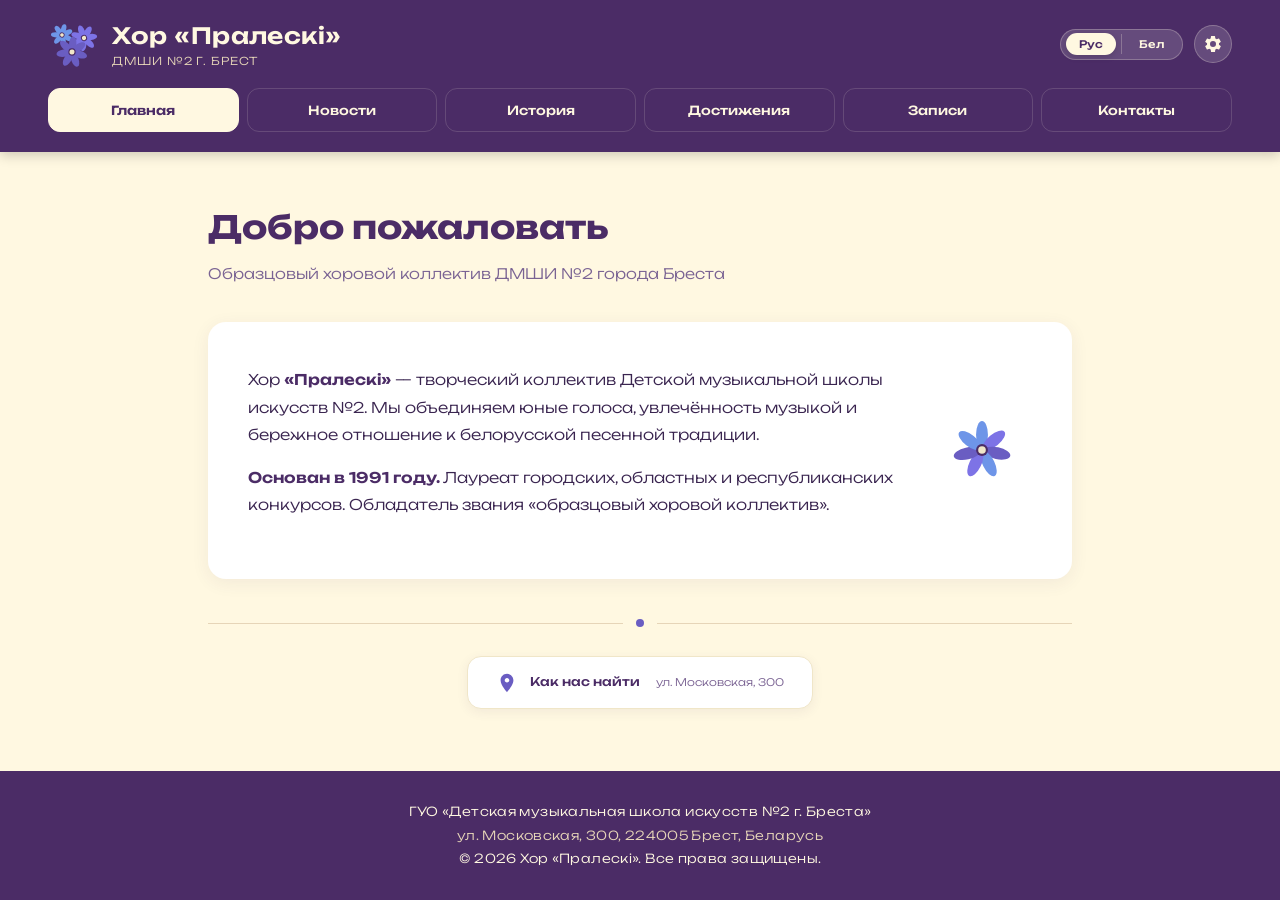
==== commit 6e807288: "Update index.html" ====
--- a/index.html
+++ b/index.html
@@ -4,13 +4,10 @@
   <meta charset="UTF-8">
   <meta name="viewport" content="width=device-width, initial-scale=1.0, maximum-scale=5.0, user-scalable=yes">
   <title>Хор «Пралескі» — ДМШИ №2 Брест</title>
-
   <link rel="preconnect" href="https://fonts.googleapis.com">
   <link rel="preconnect" href="https://fonts.gstatic.com" crossorigin>
   <link href="https://fonts.googleapis.com/css2?family=Unbounded:wght@300;400;500;600;700&display=swap" rel="stylesheet">
-
   <style>
-    /* CSS variables для светлой темы (по умолчанию) */
     :root {
       --bg-body: #FFF8E1;
       --bg-header: #4B2C66;
@@ -38,10 +35,41 @@
       --btn-toggle-color: #FFF8E1;
       --btn-toggle-active-bg: #FFF8E1;
       --btn-toggle-active-color: #4B2C66;
-    }
-
-    /* Тёмная тема */
-    body.dark-theme {
+      --font-scale: 1;
+    }
+
+    @media (prefers-color-scheme: dark) {
+      :root:not([data-theme="light"]) {
+        --bg-body: #2C1F3A;
+        --bg-header: #1F1429;
+        --bg-footer: #1F1429;
+        --bg-card: #3A2A4A;
+        --bg-welcome: #3A2A4A;
+        --text-primary: #F0E6C8;
+        --text-secondary: #D8CBB5;
+        --text-muted: #B09BB0;
+        --text-header: #FFF8E1;
+        --text-footer: #FFF8E1;
+        --text-footer-address: #B09BB0;
+        --border-light: #5A4A6A;
+        --border-card: #5A4A6A;
+        --shadow: rgba(0, 0, 0, 0.3);
+        --shadow-hover: rgba(0, 0, 0, 0.4);
+        --nav-hover-bg: rgba(255, 248, 225, 0.08);
+        --nav-border: rgba(255, 248, 225, 0.1);
+        --divider-line: #5A4A6A;
+        --divider-dot: #B09BB0;
+        --icon-fill: #B09BB0;
+        --btn-toggle-bg: rgba(255, 248, 225, 0.10);
+        --btn-toggle-hover: rgba(255, 248, 225, 0.20);
+        --btn-toggle-border: rgba(255, 248, 225, 0.15);
+        --btn-toggle-color: #F0E6C8;
+        --btn-toggle-active-bg: #F0E6C8;
+        --btn-toggle-active-color: #2C1F3A;
+      }
+    }
+
+    [data-theme="dark"] {
       --bg-body: #2C1F3A;
       --bg-header: #1F1429;
       --bg-footer: #1F1429;
@@ -70,11 +98,37 @@
       --btn-toggle-active-color: #2C1F3A;
     }
 
-    * {
-      margin: 0;
-      padding: 0;
-      box-sizing: border-box;
-    }
+    [data-theme="light"] {
+      --bg-body: #FFF8E1;
+      --bg-header: #4B2C66;
+      --bg-footer: #4B2C66;
+      --bg-card: #ffffff;
+      --bg-welcome: #ffffff;
+      --text-primary: #4B2C66;
+      --text-secondary: #3A2550;
+      --text-muted: #7A6393;
+      --text-header: #FFF8E1;
+      --text-footer: #FFF8E1;
+      --text-footer-address: #E6D5B8;
+      --border-light: #E6D5B8;
+      --border-card: #F0E6C8;
+      --shadow: rgba(75, 44, 102, 0.07);
+      --shadow-hover: rgba(75, 44, 102, 0.12);
+      --nav-hover-bg: rgba(255, 248, 225, 0.1);
+      --nav-border: rgba(255, 248, 225, 0.15);
+      --divider-line: #E6D5B8;
+      --divider-dot: #6A5DC2;
+      --icon-fill: #6A5DC2;
+      --btn-toggle-bg: rgba(255, 255, 255, 0.15);
+      --btn-toggle-hover: rgba(255, 255, 255, 0.25);
+      --btn-toggle-border: rgba(255, 248, 225, 0.25);
+      --btn-toggle-color: #FFF8E1;
+      --btn-toggle-active-bg: #FFF8E1;
+      --btn-toggle-active-color: #4B2C66;
+    }
+
+    * { margin: 0; padding: 0; box-sizing: border-box; -webkit-tap-highlight-color: transparent; }
+    html { font-size: calc(16px * var(--font-scale)); }
     body {
       background-color: var(--bg-body);
       font-family: 'Unbounded', sans-serif;
@@ -83,24 +137,18 @@
       min-height: 100vh;
       display: flex;
       flex-direction: column;
-      transition: background-color 0.3s, color 0.3s;
-    }
-    a {
-      text-decoration: none;
-      color: inherit;
-    }
-    ul {
-      list-style: none;
-    }
+    }
+    a { text-decoration: none; color: inherit; }
+    ul { list-style: none; }
+    button { -webkit-tap-highlight-color: transparent; outline: none; border: none; background: none; cursor: pointer; font-family: inherit; }
 
     .site-header {
       background-color: var(--bg-header);
-      padding: 1.2rem 3rem 1.2rem;
+      padding: 1.2rem 3rem;
       display: flex;
       flex-direction: column;
       gap: 1.2rem;
-      box-shadow: 0 3px 12px rgba(0, 0, 0, 0.2);
-      transition: background-color 0.3s;
+      box-shadow: 0 3px 12px rgba(0,0,0,0.2);
     }
     .header-top {
       display: flex;
@@ -108,24 +156,14 @@
       justify-content: space-between;
       gap: 0.9rem;
     }
-    .header-left {
-      display: flex;
-      align-items: center;
-      gap: 0.9rem;
-    }
-    .logo-icon {
-      width: 50px;
-      height: 50px;
-      display: block;
-      flex-shrink: 0;
-    }
+    .header-left { display: flex; align-items: center; gap: 0.9rem; }
+    .logo-icon { width: 50px; height: 50px; flex-shrink: 0; }
     .site-title {
       font-size: 1.4rem;
       font-weight: 600;
       color: var(--text-header);
       letter-spacing: 0.02em;
       line-height: 1.3;
-      transition: color 0.3s;
     }
     .site-title small {
       display: block;
@@ -135,16 +173,15 @@
       letter-spacing: 0.08em;
       margin-top: 4px;
       text-transform: uppercase;
-      transition: color 0.3s;
-    }
-
-    /* Блок переключателей */
+    }
+
     .header-controls {
       display: flex;
       align-items: center;
-      gap: 0.8rem;
+      gap: 0.7rem;
       flex-shrink: 0;
     }
+
     .toggle-group {
       display: flex;
       align-items: center;
@@ -153,52 +190,98 @@
       border-radius: 30px;
       padding: 0.2rem 0.3rem;
       border: 1px solid var(--btn-toggle-border);
-      transition: background 0.3s, border-color 0.3s;
     }
     .toggle-btn {
-      background: transparent;
-      border: none;
       padding: 0.3rem 0.8rem;
       border-radius: 30px;
-      font-family: 'Unbounded', sans-serif;
       font-size: 0.65rem;
       font-weight: 500;
       color: var(--btn-toggle-color);
-      cursor: pointer;
-      transition: background 0.25s, color 0.25s, transform 0.1s;
-      letter-spacing: 0.03em;
+      transition: background 0.2s, color 0.2s;
       white-space: nowrap;
-      line-height: 1.4;
-    }
-    .toggle-btn:hover {
-      background: var(--btn-toggle-hover);
-    }
+    }
+    .toggle-btn:hover { background: var(--btn-toggle-hover); }
     .toggle-btn.active {
       background: var(--btn-toggle-active-bg);
       color: var(--btn-toggle-active-color);
       box-shadow: 0 2px 6px rgba(0,0,0,0.15);
     }
-    .toggle-btn:active {
-      transform: scale(0.94);
-    }
     .toggle-separator {
       width: 1px;
       height: 20px;
       background: var(--btn-toggle-border);
-      transition: background 0.3s;
-    }
-
-    /* Иконки темы – символы вместо смайлов */
-    .theme-icon {
-      display: inline-block;
-      font-size: 0.9rem;
-      line-height: 1;
-      margin-right: 0.2rem;
-    }
-
-    .main-nav {
-      width: 100%;
-    }
+    }
+
+    /* Settings button */
+    .settings-btn {
+      width: 38px;
+      height: 38px;
+      border-radius: 50%;
+      background: var(--btn-toggle-bg);
+      border: 1px solid var(--btn-toggle-border);
+      display: flex;
+      align-items: center;
+      justify-content: center;
+      color: var(--btn-toggle-color);
+      transition: background 0.2s;
+    }
+    .settings-btn:hover { background: var(--btn-toggle-hover); }
+    .settings-btn svg { width: 20px; height: 20px; fill: currentColor; }
+
+    /* Settings panel */
+    .settings-panel {
+      position: absolute;
+      top: 100%;
+      right: 0;
+      margin-top: 8px;
+      background: var(--bg-card);
+      border: 1px solid var(--border-card);
+      border-radius: 14px;
+      padding: 1rem;
+      box-shadow: 0 8px 24px var(--shadow-hover);
+      min-width: 220px;
+      z-index: 100;
+      display: none;
+      color: var(--text-primary);
+    }
+    .settings-panel.open { display: block; }
+    .settings-panel h4 {
+      font-size: 0.75rem;
+      font-weight: 600;
+      margin-bottom: 0.6rem;
+      color: var(--text-muted);
+      text-transform: uppercase;
+      letter-spacing: 0.05em;
+    }
+    .settings-row {
+      display: flex;
+      gap: 0.4rem;
+      margin-bottom: 1rem;
+      flex-wrap: wrap;
+    }
+    .settings-option {
+      flex: 1;
+      min-width: 60px;
+      padding: 0.45rem 0.5rem;
+      border-radius: 10px;
+      font-size: 0.68rem;
+      font-weight: 500;
+      text-align: center;
+      background: var(--bg-body);
+      border: 1px solid var(--border-card);
+      color: var(--text-primary);
+      transition: background 0.15s;
+    }
+    .settings-option.active {
+      background: var(--btn-toggle-active-bg);
+      color: var(--btn-toggle-active-color);
+      border-color: transparent;
+    }
+    .settings-option:hover:not(.active) { background: var(--nav-hover-bg); }
+
+    .header-controls { position: relative; }
+
+    .main-nav { width: 100%; }
     .nav-list {
       display: grid;
       grid-template-columns: repeat(6, 1fr);
@@ -213,14 +296,11 @@
       color: var(--text-footer);
       border-radius: 12px;
       border: 1px solid var(--nav-border);
-      transition: color 0.2s, background-color 0.2s, border-color 0.2s, background-color 0.3s;
-      letter-spacing: 0.02em;
-      white-space: nowrap;
+      transition: background-color 0.15s, border-color 0.15s;
     }
     .nav-list a:hover {
-      color: var(--text-header);
       background-color: var(--nav-hover-bg);
-      border-color: rgba(255, 248, 225, 0.3);
+      border-color: rgba(255,248,225,0.3);
     }
     .nav-list a.active-page {
       color: var(--btn-toggle-active-color);
@@ -241,14 +321,12 @@
       font-weight: 700;
       color: var(--text-primary);
       margin-bottom: 0.5rem;
-      transition: color 0.3s;
     }
     .page-subtitle {
       font-size: 0.9rem;
       font-weight: 300;
       color: var(--text-muted);
       margin-bottom: 2.2rem;
-      transition: color 0.3s;
     }
 
     .welcome-block {
@@ -261,29 +339,17 @@
       align-items: center;
       gap: 2rem;
       margin-bottom: 2.5rem;
-      transition: background-color 0.3s, box-shadow 0.3s;
-    }
-    .welcome-text {
-      flex: 1 1 280px;
-    }
+    }
+    .welcome-text { flex: 1 1 280px; }
     .welcome-text p {
       font-size: 0.92rem;
       font-weight: 300;
       color: var(--text-secondary);
       margin-bottom: 1rem;
       line-height: 1.85;
-      transition: color 0.3s;
-    }
-    .welcome-text .highlight {
-      font-weight: 600;
-      color: var(--text-primary);
-      transition: color 0.3s;
-    }
-    .hero-svg {
-      flex: 0 0 auto;
-      width: 100px;
-      height: 100px;
-    }
+    }
+    .welcome-text .highlight { font-weight: 600; color: var(--text-primary); }
+    .hero-svg { flex: 0 0 auto; width: 100px; height: 100px; }
 
     .divider {
       display: flex;
@@ -291,25 +357,14 @@
       gap: 0.8rem;
       margin: 2.2rem 0 1.8rem;
     }
-    .divider-line {
-      flex: 1;
-      height: 1px;
-      background-color: var(--divider-line);
-      transition: background-color 0.3s;
-    }
+    .divider-line { flex: 1; height: 1px; background-color: var(--divider-line); }
     .divider-icon {
-      width: 8px;
-      height: 8px;
+      width: 8px; height: 8px;
       background-color: var(--divider-dot);
       border-radius: 50%;
-      flex-shrink: 0;
-      transition: background-color 0.3s;
-    }
-
-    .find-us-section {
-      display: flex;
-      justify-content: center;
-    }
+    }
+
+    .find-us-section { display: flex; justify-content: center; }
     .find-us-card {
       background-color: var(--bg-card);
       border-radius: 14px;
@@ -322,25 +377,18 @@
       font-weight: 500;
       font-size: 0.75rem;
       color: var(--text-primary);
-      transition: transform 0.2s, box-shadow 0.2s, background-color 0.3s, border-color 0.3s, color 0.3s;
+      transition: transform 0.15s, box-shadow 0.15s;
     }
     .find-us-card:hover {
       transform: translateY(-2px);
       box-shadow: 0 6px 16px var(--shadow-hover);
     }
-    .find-us-card svg {
-      width: 22px;
-      height: 22px;
-      fill: var(--icon-fill);
-      flex-shrink: 0;
-      transition: fill 0.3s;
-    }
+    .find-us-card svg { width: 22px; height: 22px; fill: var(--icon-fill); }
     .find-us-card .address {
       font-weight: 300;
       font-size: 0.65rem;
       color: var(--text-muted);
       margin-left: 0.3rem;
-      transition: color 0.3s;
     }
 
     .site-footer {
@@ -353,124 +401,63 @@
       letter-spacing: 0.03em;
       margin-top: auto;
       line-height: 1.9;
-      transition: background-color 0.3s, color 0.3s;
-    }
-    .site-footer .footer-address {
-      color: var(--text-footer-address);
-      transition: color 0.3s;
-    }
+    }
+    .site-footer .footer-address { color: var(--text-footer-address); }
 
     @media (max-width: 900px) {
-      .site-header {
-        padding: 1.2rem 1.4rem;
-      }
-      .header-top {
-        flex-wrap: wrap;
-        gap: 0.6rem;
-      }
-      .header-left {
-        flex: 1 1 auto;
-      }
-      .header-controls {
-        flex: 0 1 auto;
-        margin-left: auto;
-        gap: 0.5rem;
-      }
-      .toggle-btn {
-        font-size: 0.6rem;
-        padding: 0.2rem 0.6rem;
-      }
-      .toggle-group {
-        padding: 0.15rem 0.25rem;
-      }
-      .site-title {
-        font-size: 1.1rem;
-      }
-      .site-title small {
-        font-size: 0.6rem;
-      }
-      .nav-list {
-        grid-template-columns: repeat(3, 1fr);
-      }
-      .nav-list a {
-        padding: 0.55rem 0.4rem;
-        font-size: 0.72rem;
-      }
-      .main-content {
-        padding: 2rem 1.4rem 1.5rem;
-      }
-      .welcome-block {
-        padding: 2rem 1.4rem;
-        flex-direction: column;
-        text-align: center;
-      }
-      .page-title {
-        font-size: 1.7rem;
-      }
-      .find-us-card {
-        font-size: 0.7rem;
-        padding: 0.7rem 1.2rem;
-        flex-wrap: wrap;
-        justify-content: center;
-      }
-      .find-us-card .address {
-        display: block;
-        width: 100%;
-        text-align: center;
-        margin-left: 0;
-      }
-    }
-    @media (max-width: 480px) {
-      .header-controls {
-        flex-wrap: wrap;
-        justify-content: flex-end;
-        width: 100%;
-      }
-      .toggle-group {
-        flex: 1 1 auto;
-        justify-content: center;
-      }
+      .site-header { padding: 1.2rem 1.4rem; }
+      .header-top { flex-wrap: wrap; gap: 0.6rem; }
+      .header-left { flex: 1 1 auto; }
+      .header-controls { margin-left: auto; }
+      .site-title { font-size: 1.1rem; }
+      .site-title small { font-size: 0.6rem; }
+      .nav-list { grid-template-columns: repeat(3, 1fr); }
+      .nav-list a { padding: 0.55rem 0.4rem; font-size: 0.72rem; }
+      .main-content { padding: 2rem 1.4rem 1.5rem; }
+      .welcome-block { padding: 2rem 1.4rem; flex-direction: column; text-align: center; }
+      .page-title { font-size: 1.7rem; }
+      .find-us-card { font-size: 0.7rem; padding: 0.7rem 1.2rem; flex-wrap: wrap; justify-content: center; }
+      .find-us-card .address { display: block; width: 100%; text-align: center; margin-left: 0; }
     }
   </style>
 </head>
 <body>
-
   <header class="site-header">
     <div class="header-top">
       <div class="header-left">
         <svg viewBox="0 0 100 100" xmlns="http://www.w3.org/2000/svg" class="logo-icon" aria-label="Логотип хора Пралескі">
           <g transform="translate(28, 32) scale(0.65) rotate(15)">
-            <ellipse cx="0" cy="-18" rx="8" ry="16" fill="#6E95E8" />
-            <ellipse cx="0" cy="-18" rx="8" ry="16" fill="#6E95E8" transform="rotate(51)" />
-            <ellipse cx="0" cy="-18" rx="8" ry="16" fill="#6E95E8" transform="rotate(102)" />
-            <ellipse cx="0" cy="-18" rx="8" ry="16" fill="#6E95E8" transform="rotate(154)" />
-            <ellipse cx="0" cy="-18" rx="8" ry="16" fill="#6E95E8" transform="rotate(206)" />
-            <ellipse cx="0" cy="-18" rx="8" ry="16" fill="#6E95E8" transform="rotate(257)" />
-            <ellipse cx="0" cy="-18" rx="8" ry="16" fill="#6E95E8" transform="rotate(308)" />
-            <circle cx="0" cy="0" r="8" fill="#4B2C66" />
-            <circle cx="0" cy="0" r="5.5" fill="#F0E6C8" />
+            <ellipse cx="0" cy="-18" rx="8" ry="16" fill="#6E95E8"/>
+            <ellipse cx="0" cy="-18" rx="8" ry="16" fill="#6E95E8" transform="rotate(51)"/>
+            <ellipse cx="0" cy="-18" rx="8" ry="16" fill="#6E95E8" transform="rotate(102)"/>
+            <ellipse cx="0" cy="-18" rx="8" ry="16" fill="#6E95E8" transform="rotate(154)"/>
+            <ellipse cx="0" cy="-18" rx="8" ry="16" fill="#6E95E8" transform="rotate(206)"/>
+            <ellipse cx="0" cy="-18" rx="8" ry="16" fill="#6E95E8" transform="rotate(257)"/>
+            <ellipse cx="0" cy="-18" rx="8" ry="16" fill="#6E95E8" transform="rotate(308)"/>
+            <circle cx="0" cy="0" r="8" fill="#4B2C66"/>
+            <circle cx="0" cy="0" r="5.5" fill="#F0E6C8"/>
           </g>
           <g transform="translate(72, 38) scale(0.78) rotate(-20)">
-            <ellipse cx="0" cy="-18" rx="8" ry="16" fill="#7D73E6" />
-            <ellipse cx="0" cy="-18" rx="8" ry="16" fill="#7D73E6" transform="rotate(51)" />
-            <ellipse cx="0" cy="-18" rx="8" ry="16" fill="#7D73E6" transform="rotate(102)" />
-            <ellipse cx="0" cy="-18" rx="8" ry="16" fill="#7D73E6" transform="rotate(154)" />
-            <ellipse cx="0" cy="-18" rx="8" ry="16" fill="#7D73E6" transform="rotate(206)" />
-            <ellipse cx="0" cy="-18" rx="8" ry="16" fill="#7D73E6" transform="rotate(257)" />
-            <ellipse cx="0" cy="-18" rx="8" ry="16" fill="#7D73E6" transform="rotate(308)" />
-            <circle cx="0" cy="0" r="8" fill="#4B2C66" />
-            <circle cx="0" cy="0" r="5.5" fill="#F0E6C8" />
+            <ellipse cx="0" cy="-18" rx="8" ry="16" fill="#7D73E6"/>
+            <ellipse cx="0" cy="-18" rx="8" ry="16" fill="#7D73E6" transform="rotate(51)"/>
+            <ellipse cx="0" cy="-18" rx="8" ry="16" fill="#7D73E6" transform="rotate(102)"/>
+            <ellipse cx="0" cy="-18" rx="8" ry="16" fill="#7D73E6" transform="rotate(154)"/>
+            <ellipse cx="0" cy="-18" rx="8" ry="16" fill="#7D73E6" transform="rotate(206)"/>
+            <ellipse cx="0" cy="-18" rx="8" ry="16" fill="#7D73E6" transform="rotate(257)"/>
+            <ellipse cx="0" cy="-18" rx="8" ry="16" fill="#7D73E6" transform="rotate(308)"/>
+            <circle cx="0" cy="0" r="8" fill="#4B2C66"/>
+            <circle cx="0" cy="0" r="5.5" fill="#F0E6C8"/>
           </g>
           <g transform="translate(48, 66) scale(0.92) rotate(5)">
-            <ellipse cx="0" cy="-18" rx="8" ry="16" fill="#6A5DC2" />
-            <ellipse cx="0" cy="-18" rx="8" ry="16" fill="#6A5DC2" transform="rotate(51)" />
-            <ellipse cx="0" cy="-18" rx="8" ry="16" fill="#6A5DC2" transform="rotate(102)" />
-            <ellipse cx="0" cy="-18" rx="8" ry="16" fill="#6A5DC2" transform="rotate(154)" />
-            <ellipse cx="0" cy="-18" rx="8" ry="16" fill="#6A5DC2" transform="rotate(206)" />
-            <ellipse cx="0" cy="-18" rx="8" ry="16" fill="#6A5DC2" transform="rotate(257)" />
-            <ellipse cx="0" cy="-18" rx="8" ry="16" fill="#6A5DC2" transform="rotate(308)" />
-            <circle cx="0" cy="0" r="8" fill="#4B2C66" />
-            <circle cx="0" cy="0" r="5.5" fill="#F0E6C8" />
+            <ellipse cx="0" cy="-18" rx="8" ry="16" fill="#6A5DC2"/>
+            <ellipse cx="0" cy="-18" rx="8" ry="16" fill="#6A5DC2" transform="rotate(51)"/>
+            <ellipse cx="0" cy="-18" rx="8" ry="16" fill="#6A5DC2" transform="rotate(102)"/>
+            <ellipse cx="0" cy="-18" rx="8" ry="16" fill="#6A5DC2" transform="rotate(154)"/>
+            <ellipse cx="0" cy="-18" rx="8" ry="16" fill="#6A5DC2" transform="rotate(206)"/>
+            <ellipse cx="0" cy="-18" rx="8" ry="16" fill="#6A5DC2" transform="rotate(257)"/>
+            <ellipse cx="0" cy="-18" rx="8" ry="16" fill="#6A5DC2" transform="rotate(308)"/>
+            <circle cx="0" cy="0" r="8" fill="#4B2C66"/>
+            <circle cx="0" cy="0" r="5.5" fill="#F0E6C8"/>
           </g>
         </svg>
         <div class="site-title">
@@ -480,21 +467,35 @@
       </div>
 
       <div class="header-controls">
-        <!-- Переключатель языка -->
         <div class="toggle-group" role="group" aria-label="Выбор языка">
-          <button class="toggle-btn active" data-lang-btn="ru" aria-label="Русский">Рус</button>
+          <button class="toggle-btn active" data-lang-btn="ru">Рус</button>
           <span class="toggle-separator"></span>
-          <button class="toggle-btn" data-lang-btn="be" aria-label="Беларуская">Бел</button>
+          <button class="toggle-btn" data-lang-btn="be">Бел</button>
         </div>
-        <!-- Переключатель темы -->
-        <div class="toggle-group" role="group" aria-label="Переключение темы">
-          <button class="toggle-btn active" data-theme-btn="light" aria-label="Светлая тема">
-            <span class="theme-icon">☀</span> Свет
-          </button>
-          <span class="toggle-separator"></span>
-          <button class="toggle-btn" data-theme-btn="dark" aria-label="Тёмная тема">
-            <span class="theme-icon">☽</span> Тём
-          </button>
+
+        <button class="settings-btn" id="settingsBtn" aria-label="Настройки" title="Настройки">
+          <svg viewBox="0 0 24 24"><path d="M19.14 12.94c.04-.31.06-.63.06-.94 0-.31-.02-.63-.06-.94l2.03-1.58a.49.49 0 0 0 .12-.61l-1.92-3.32a.49.49 0 0 0-.59-.22l-2.39.96c-.5-.38-1.03-.7-1.62-.94l-.36-2.54a.48.48 0 0 0-.48-.41h-3.84c-.24 0-.43.17-.47.41l-.36 2.54c-.59.24-1.13.57-1.62.94l-2.39-.96a.49.49 0 0 0-.59.22L2.74 8.87a.49.49 0 0 0 .12.61l2.03 1.58c-.04.31-.06.63-.06.94s.02.63.06.94l-2.03 1.58a.49.49 0 0 0-.12.61l1.92 3.32c.12.22.37.29.59.22l2.39-.96c.5.38 1.03.7 1.62.94l.36 2.54c.05.24.24.41.48.41h3.84c.24 0 .44-.17.47-.41l.36-2.54c.59-.24 1.13-.56 1.62-.94l2.39.96c.22.08.47 0 .59-.22l1.92-3.32a.49.49 0 0 0-.12-.61l-2.01-1.58zM12 15.6A3.6 3.6 0 1 1 12 8.4a3.6 3.6 0 0 1 0 7.2z"/></svg>
+        </button>
+
+        <div class="settings-panel" id="settingsPanel">
+          <h4>Тема</h4>
+          <div class="settings-row">
+            <button class="settings-option" data-theme="system">Системная</button>
+            <button class="settings-option" data-theme="light">
+              <svg width="14" height="14" viewBox="0 0 24 24" style="vertical-align:-2px;margin-right:3px"><circle cx="12" cy="12" r="5" fill="currentColor"/><path d="M12 1v2M12 21v2M4.22 4.22l1.42 1.42M18.36 18.36l1.42 1.42M1 12h2M21 12h2M4.22 19.78l1.42-1.42M18.36 5.64l1.42-1.42" stroke="currentColor" stroke-width="2" fill="none"/></svg>
+              Свет
+            </button>
+            <button class="settings-option" data-theme="dark">
+              <svg width="14" height="14" viewBox="0 0 24 24" style="vertical-align:-2px;margin-right:3px"><path d="M21 12.79A9 9 0 1 1 11.21 3 7 7 0 0 0 21 12.79z" fill="currentColor"/></svg>
+              Тём
+            </button>
+          </div>
+          <h4>Размер шрифта</h4>
+          <div class="settings-row">
+            <button class="settings-option" data-font="0.9">Мелкий</button>
+            <button class="settings-option" data-font="1">Обычный</button>
+            <button class="settings-option" data-font="1.15">Крупный</button>
+          </div>
         </div>
       </div>
     </div>
@@ -529,15 +530,15 @@
       <div class="hero-svg" aria-hidden="true">
         <svg viewBox="0 0 100 100" width="100" height="100">
           <g transform="translate(50,50) scale(0.85)">
-            <ellipse cx="0" cy="-18" rx="7" ry="16" fill="#6E95E8" transform="rotate(0)" />
-            <ellipse cx="0" cy="-18" rx="7" ry="16" fill="#7D73E6" transform="rotate(51)" />
-            <ellipse cx="0" cy="-18" rx="7" ry="16" fill="#6A5DC2" transform="rotate(102)" />
-            <ellipse cx="0" cy="-18" rx="7" ry="16" fill="#6E95E8" transform="rotate(154)" />
-            <ellipse cx="0" cy="-18" rx="7" ry="16" fill="#7D73E6" transform="rotate(206)" />
-            <ellipse cx="0" cy="-18" rx="7" ry="16" fill="#6A5DC2" transform="rotate(257)" />
-            <ellipse cx="0" cy="-18" rx="7" ry="16" fill="#6E95E8" transform="rotate(308)" />
-            <circle cx="0" cy="0" r="7" fill="#4B2C66" />
-            <circle cx="0" cy="0" r="4.5" fill="#F0E6C8" />
+            <ellipse cx="0" cy="-18" rx="7" ry="16" fill="#6E95E8" transform="rotate(0)"/>
+            <ellipse cx="0" cy="-18" rx="7" ry="16" fill="#7D73E6" transform="rotate(51)"/>
+            <ellipse cx="0" cy="-18" rx="7" ry="16" fill="#6A5DC2" transform="rotate(102)"/>
+            <ellipse cx="0" cy="-18" rx="7" ry="16" fill="#6E95E8" transform="rotate(154)"/>
+            <ellipse cx="0" cy="-18" rx="7" ry="16" fill="#7D73E6" transform="rotate(206)"/>
+            <ellipse cx="0" cy="-18" rx="7" ry="16" fill="#6A5DC2" transform="rotate(257)"/>
+            <ellipse cx="0" cy="-18" rx="7" ry="16" fill="#6E95E8" transform="rotate(308)"/>
+            <circle cx="0" cy="0" r="7" fill="#4B2C66"/>
+            <circle cx="0" cy="0" r="4.5" fill="#F0E6C8"/>
           </g>
         </svg>
       </div>
@@ -550,10 +551,8 @@
     </div>
 
     <div class="find-us-section">
-      <a href="/address" class="find-us-card">
-        <svg viewBox="0 0 24 24">
-          <path d="M12 2C8.13 2 5 5.13 5 9c0 5.25 7 13 7 13s7-7.75 7-13c0-3.87-3.13-7-7-7zm0 9.5c-1.38 0-2.5-1.12-2.5-2.5S10.62 6.5 12 6.5s2.5 1.12 2.5 2.5S13.38 11.5 12 11.5z"/>
-        </svg>
+      <a href="address.html" class="find-us-card">
+        <svg viewBox="0 0 24 24"><path d="M12 2C8.13 2 5 5.13 5 9c0 5.25 7 13 7 13s7-7.75 7-13c0-3.87-3.13-7-7-7zm0 9.5c-1.38 0-2.5-1.12-2.5-2.5S10.62 6.5 12 6.5s2.5 1.12 2.5 2.5S13.38 11.5 12 11.5z"/></svg>
         <span data-lang-key="find-us-label">Как нас найти</span>
         <span class="address" data-lang-key="find-us-address">ул. Московская, 300</span>
       </a>
@@ -568,50 +567,57 @@
 
   <script>
     (function() {
-      // ---------- ПЕРЕКЛЮЧЕНИЕ ТЕМЫ ----------
-      const themeBtns = document.querySelectorAll('[data-theme-btn]');
-      const body = document.body;
-
-      function setTheme(theme) {
-        if (theme === 'dark') {
-          body.classList.add('dark-theme');
+      const root = document.documentElement;
+      const settingsBtn = document.getElementById('settingsBtn');
+      const settingsPanel = document.getElementById('settingsPanel');
+
+      // Theme
+      function applyTheme(theme) {
+        if (theme === 'system') {
+          root.removeAttribute('data-theme');
         } else {
-          body.classList.remove('dark-theme');
+          root.setAttribute('data-theme', theme);
         }
-        // обновить активные кнопки
-        themeBtns.forEach(btn => {
-          const val = btn.getAttribute('data-theme-btn');
-          if (val === theme) {
-            btn.classList.add('active');
-          } else {
-            btn.classList.remove('active');
-          }
+        localStorage.setItem('pra-theme', theme);
+        document.querySelectorAll('[data-theme]').forEach(btn => {
+          btn.classList.toggle('active', btn.getAttribute('data-theme') === theme);
         });
-        localStorage.setItem('pra-leski-theme', theme);
       }
 
-      themeBtns.forEach(btn => {
-        btn.addEventListener('click', function(e) {
-          e.preventDefault();
-          const theme = this.getAttribute('data-theme-btn');
-          setTheme(theme);
+      // Font size
+      function applyFont(scale) {
+        root.style.setProperty('--font-scale', scale);
+        localStorage.setItem('pra-font', scale);
+        document.querySelectorAll('[data-font]').forEach(btn => {
+          btn.classList.toggle('active', btn.getAttribute('data-font') === scale);
         });
+      }
+
+      // Init
+      const savedTheme = localStorage.getItem('pra-theme') || 'system';
+      const savedFont = localStorage.getItem('pra-font') || '1';
+      applyTheme(savedTheme);
+      applyFont(savedFont);
+
+      // Settings toggle
+      settingsBtn.addEventListener('click', e => {
+        e.stopPropagation();
+        settingsPanel.classList.toggle('open');
       });
-
-      // восстановить сохранённую тему
-      const savedTheme = localStorage.getItem('pra-leski-theme');
-      if (savedTheme) {
-        setTheme(savedTheme);
-      } else {
-        // по умолчанию светлая (уже active)
-        // но если браузер предпочитает тёмную, можно проверить, но оставим как есть
-      }
-
-      // ---------- ПЕРЕКЛЮЧЕНИЕ ЯЗЫКА ----------
+      document.addEventListener('click', () => settingsPanel.classList.remove('open'));
+      settingsPanel.addEventListener('click', e => e.stopPropagation());
+
+      document.querySelectorAll('[data-theme]').forEach(btn => {
+        btn.addEventListener('click', () => applyTheme(btn.getAttribute('data-theme')));
+      });
+      document.querySelectorAll('[data-font]').forEach(btn => {
+        btn.addEventListener('click', () => applyFont(btn.getAttribute('data-font')));
+      });
+
+      // Language (same as before)
       const langBtns = document.querySelectorAll('[data-lang-btn]');
       const translations = {
         ru: {
-          // header
           'site-title': 'Хор «Пралескі»',
           'site-subtitle': 'ДМШИ №2 г. Брест',
           'nav-home': 'Главная',
@@ -620,7 +626,6 @@
           'nav-achievements': 'Достижения',
           'nav-recordings': 'Записи',
           'nav-contacts': 'Контакты',
-          // main
           'page-title': 'Добро пожаловать',
           'page-subtitle': 'Образцовый хоровой коллектив ДМШИ №2 города Бреста',
           'welcome-p1': 'Хор <span class="highlight" data-lang-key="welcome-highlight">«Пралескі»</span> — творческий коллектив Детской музыкальной школы искусств №2. Мы объединяем юные голоса, увлечённость музыкой и бережное отношение к белорусской песенной традиции.',
@@ -634,7 +639,6 @@
           'footer-copyright': '© 2026 Хор «Пралескі». Все права защищены.'
         },
         be: {
-          // header
           'site-title': 'Хор «Пралескі»',
           'site-subtitle': 'ДМШІ №2 г. Брэст',
           'nav-home': 'Галоўная',
@@ -643,7 +647,6 @@
           'nav-achievements': 'Дасягненні',
           'nav-recordings': 'Запісы',
           'nav-contacts': 'Кантакты',
-          // main
           'page-title': 'Сардэчна запрашаем',
           'page-subtitle': 'Узорны харавы калектыў ДМШІ №2 г. Брэста',
           'welcome-p1': 'Хор <span class="highlight" data-lang-key="welcome-highlight">«Пралескі»</span> — творчы калектыў Дзіцячай музычнай школы мастацтваў №2. Мы аб\'ядноўваем юныя галасы, захапленне музыкай і беражлівыя адносіны да беларускай песеннай традыцыі.',
@@ -659,47 +662,24 @@
       };
 
       function setLanguage(lang) {
-        // обновить все элементы с data-lang-key
-        const elements = document.querySelectorAll('[data-lang-key]');
-        elements.forEach(el => {
+        document.querySelectorAll('[data-lang-key]').forEach(el => {
           const key = el.getAttribute('data-lang-key');
           if (translations[lang] && translations[lang][key] !== undefined) {
-            // Если внутри есть HTML (например, span), заменяем innerHTML
             el.innerHTML = translations[lang][key];
           }
         });
-        // обновить активные кнопки языка
         langBtns.forEach(btn => {
-          const val = btn.getAttribute('data-lang-btn');
-          if (val === lang) {
-            btn.classList.add('active');
-          } else {
-            btn.classList.remove('active');
-          }
+          btn.classList.toggle('active', btn.getAttribute('data-lang-btn') === lang);
         });
-        // сохранить в localStorage
         localStorage.setItem('pra-leski-lang', lang);
       }
 
       langBtns.forEach(btn => {
-        btn.addEventListener('click', function(e) {
-          e.preventDefault();
-          const lang = this.getAttribute('data-lang-btn');
-          setLanguage(lang);
-        });
+        btn.addEventListener('click', () => setLanguage(btn.getAttribute('data-lang-btn')));
       });
 
-      // восстановить сохранённый язык
-      const savedLang = localStorage.getItem('pra-leski-lang');
-      if (savedLang && translations[savedLang]) {
-        setLanguage(savedLang);
-      } else {
-        // по умолчанию русский (уже active)
-        setLanguage('ru');
-      }
-
-      // дополнительно: если язык меняется, нужно переопределить highlight и founded,
-      // но они уже обновятся через общий цикл (т.к. у них тоже есть data-lang-key)
+      const savedLang = localStorage.getItem('pra-leski-lang') || 'ru';
+      setLanguage(savedLang);
     })();
   </script>
 </body>
